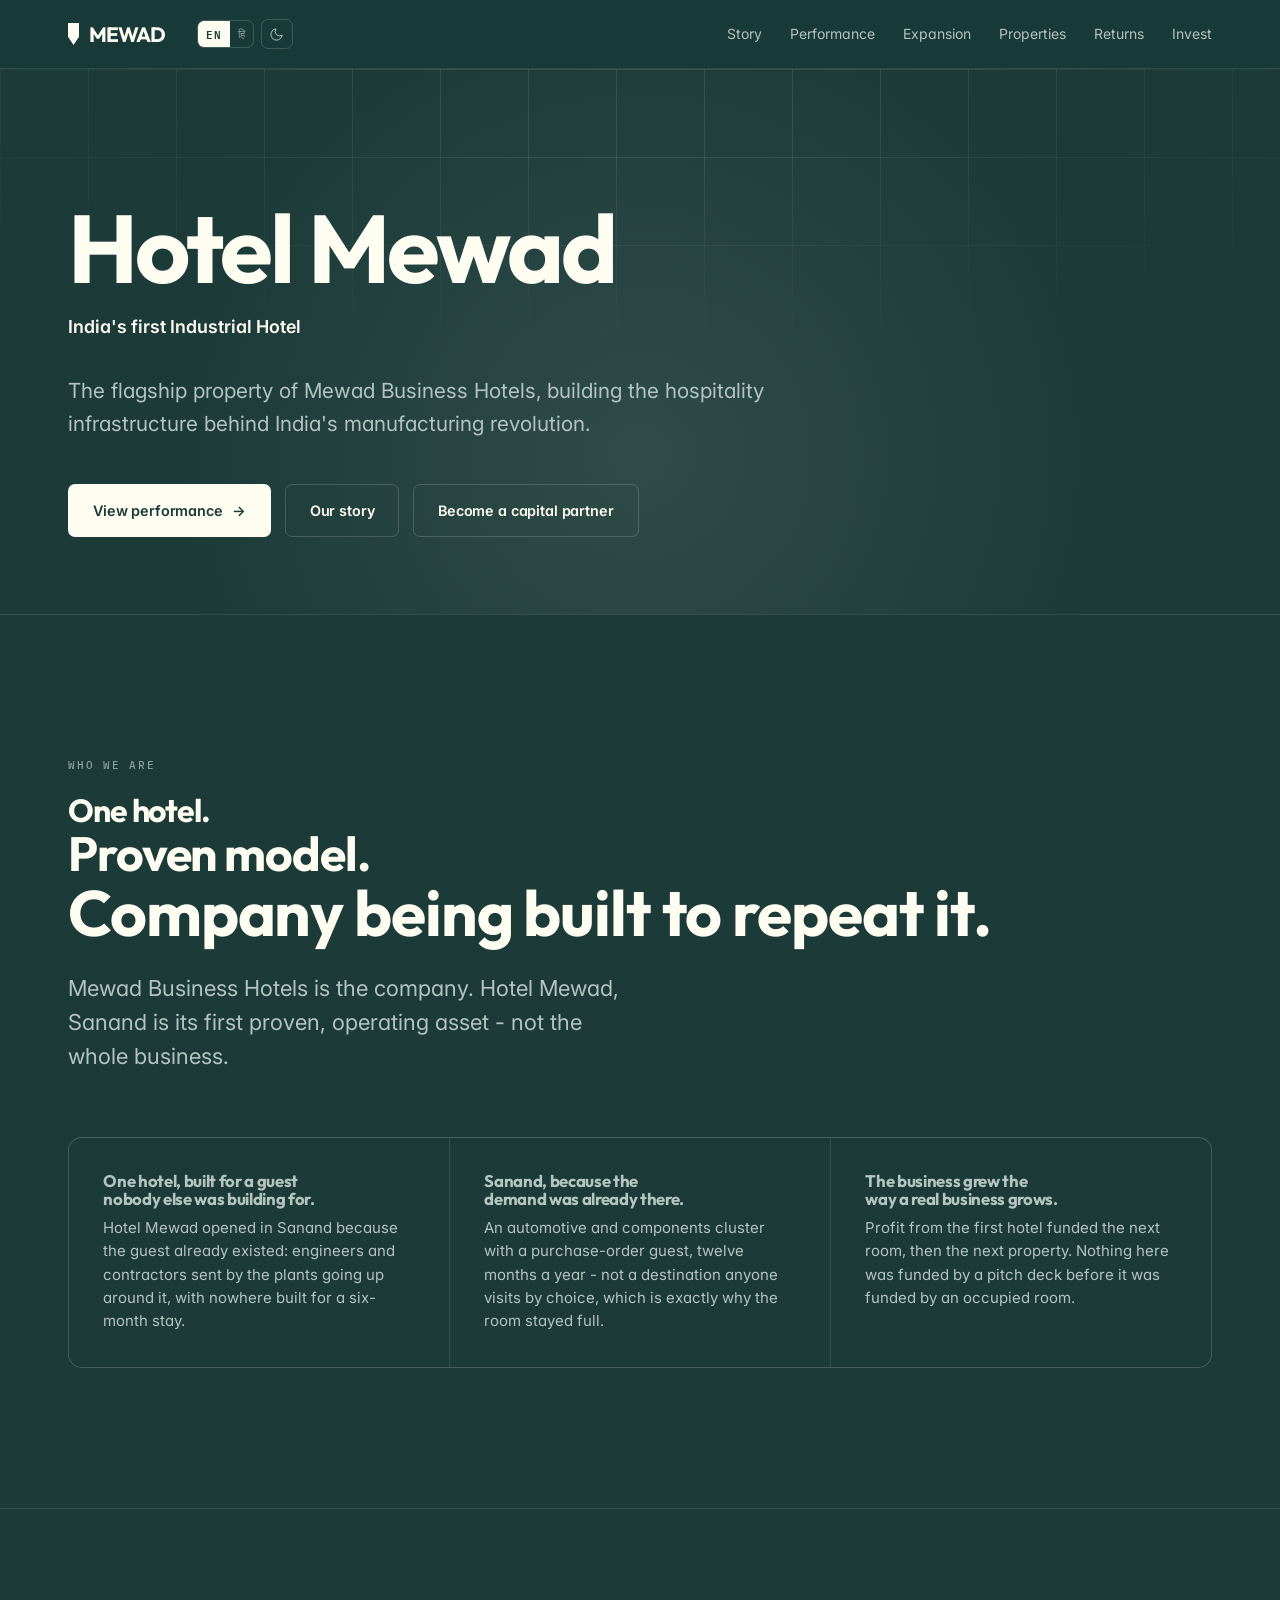
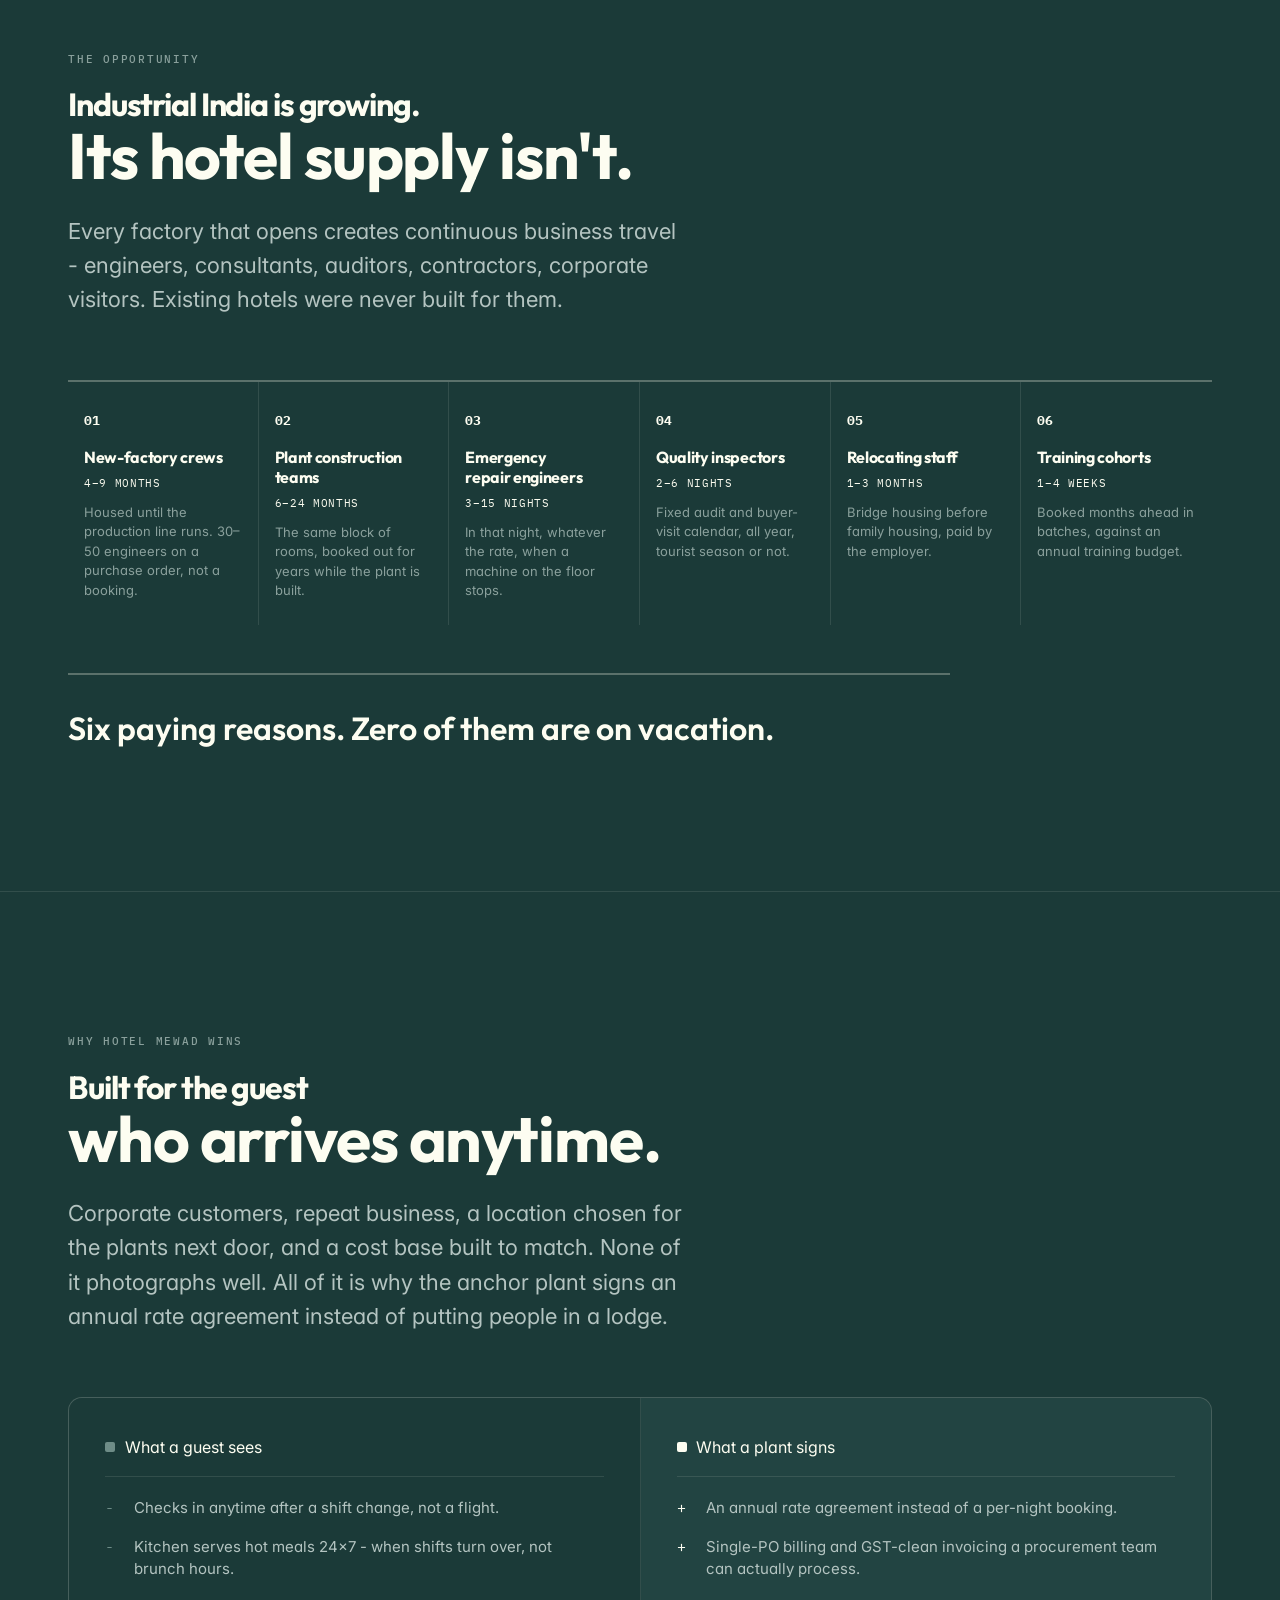
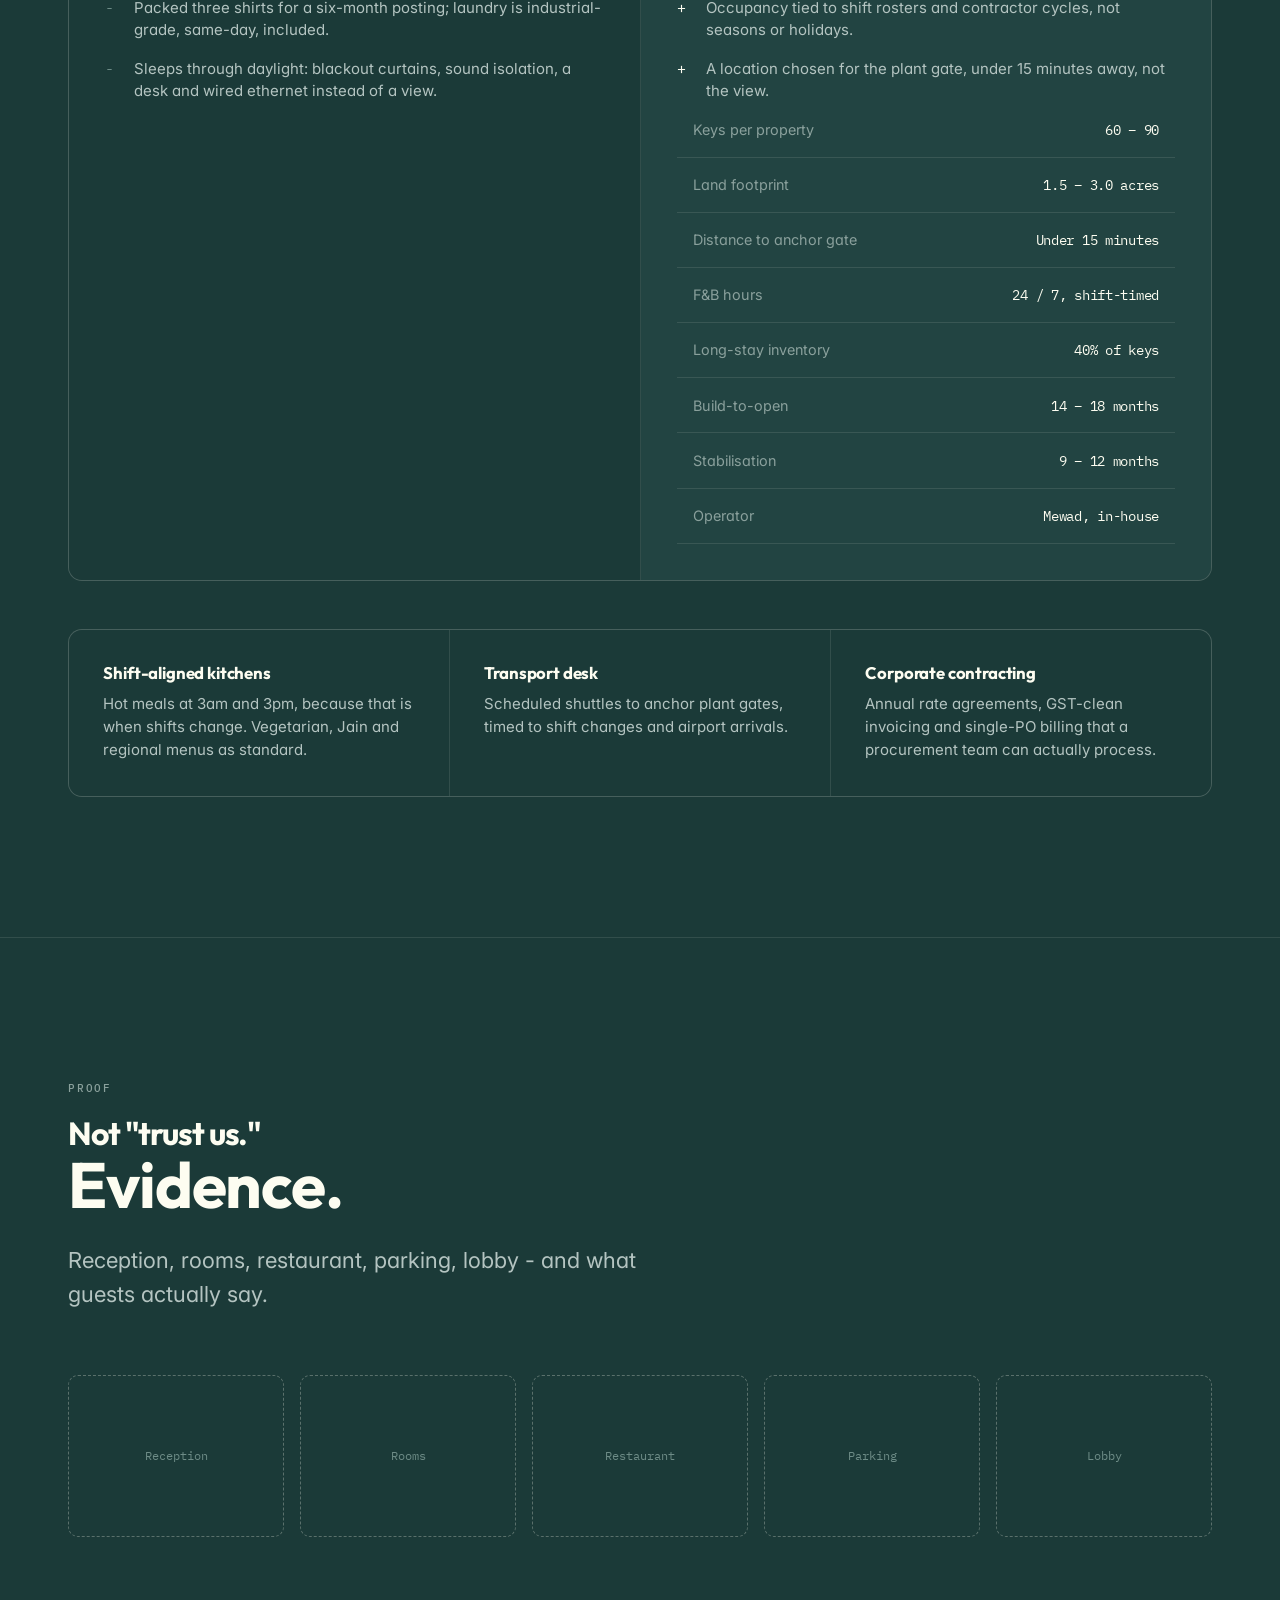
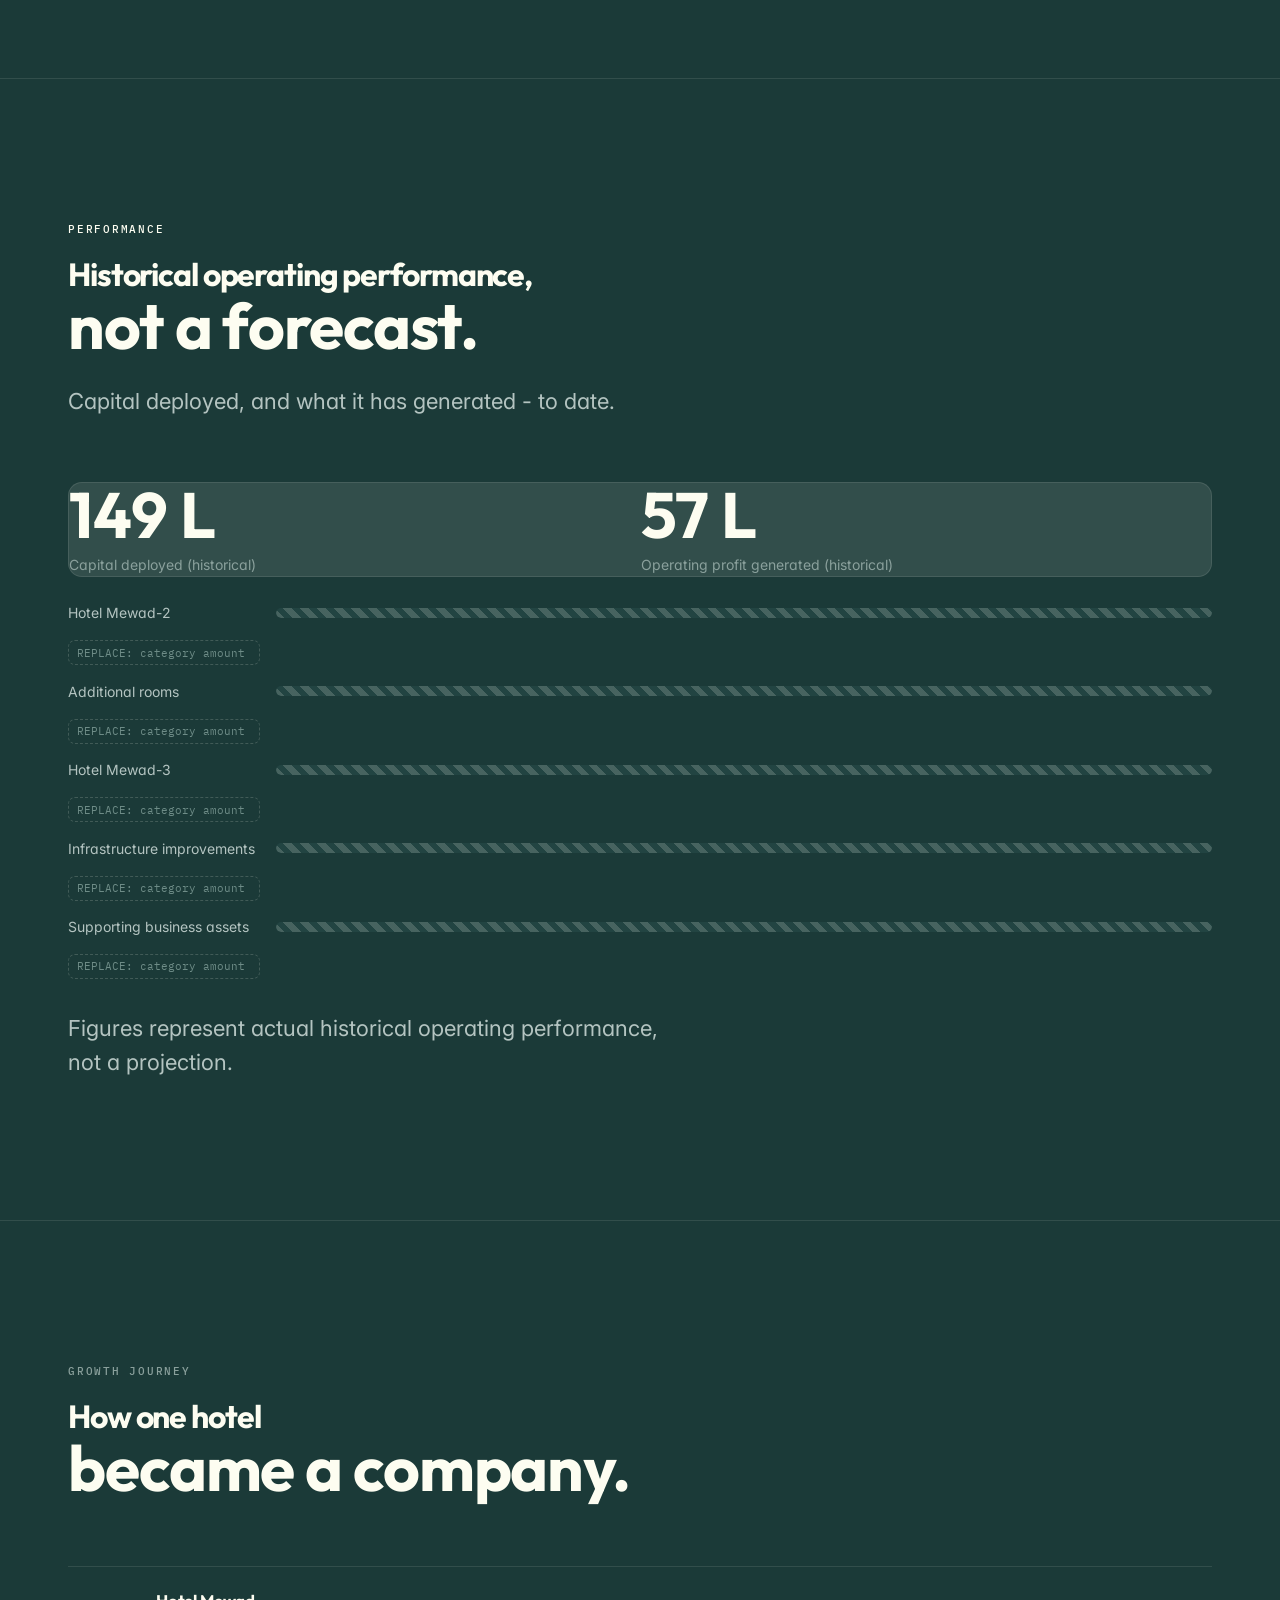
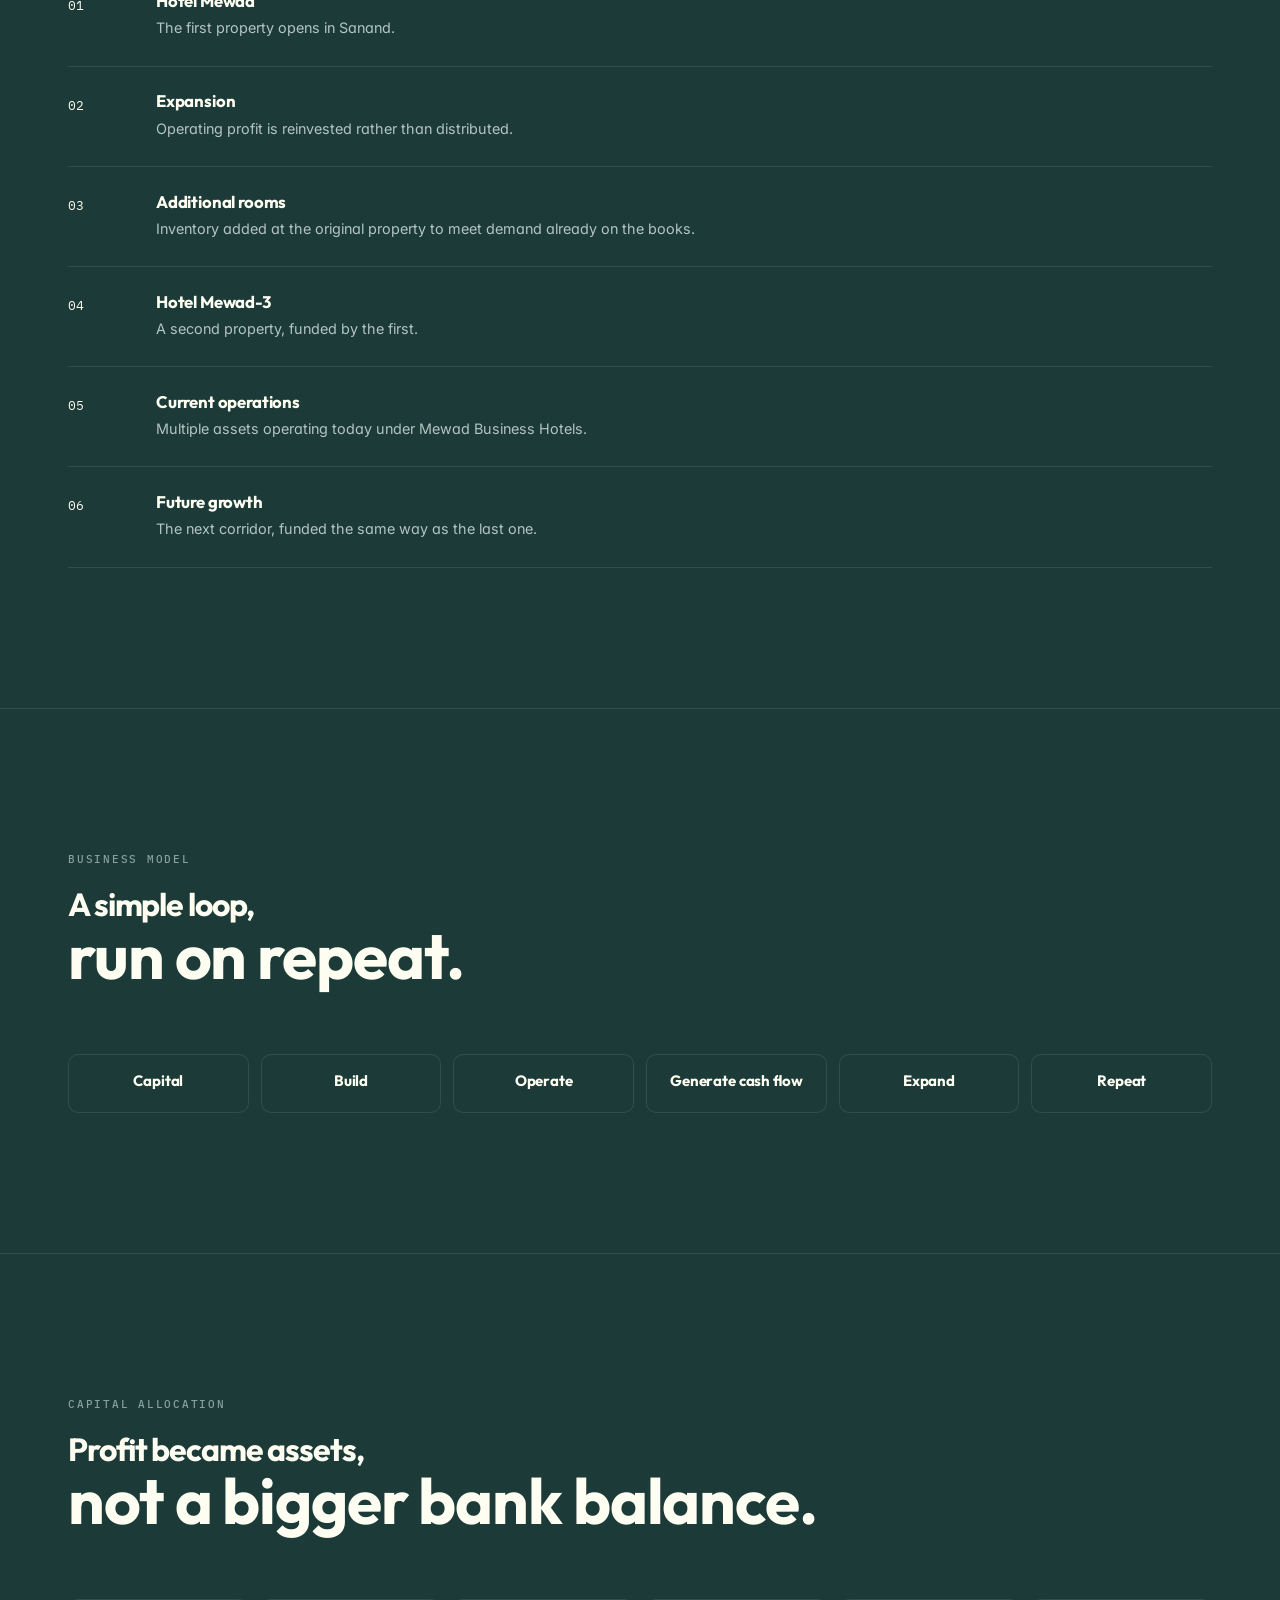
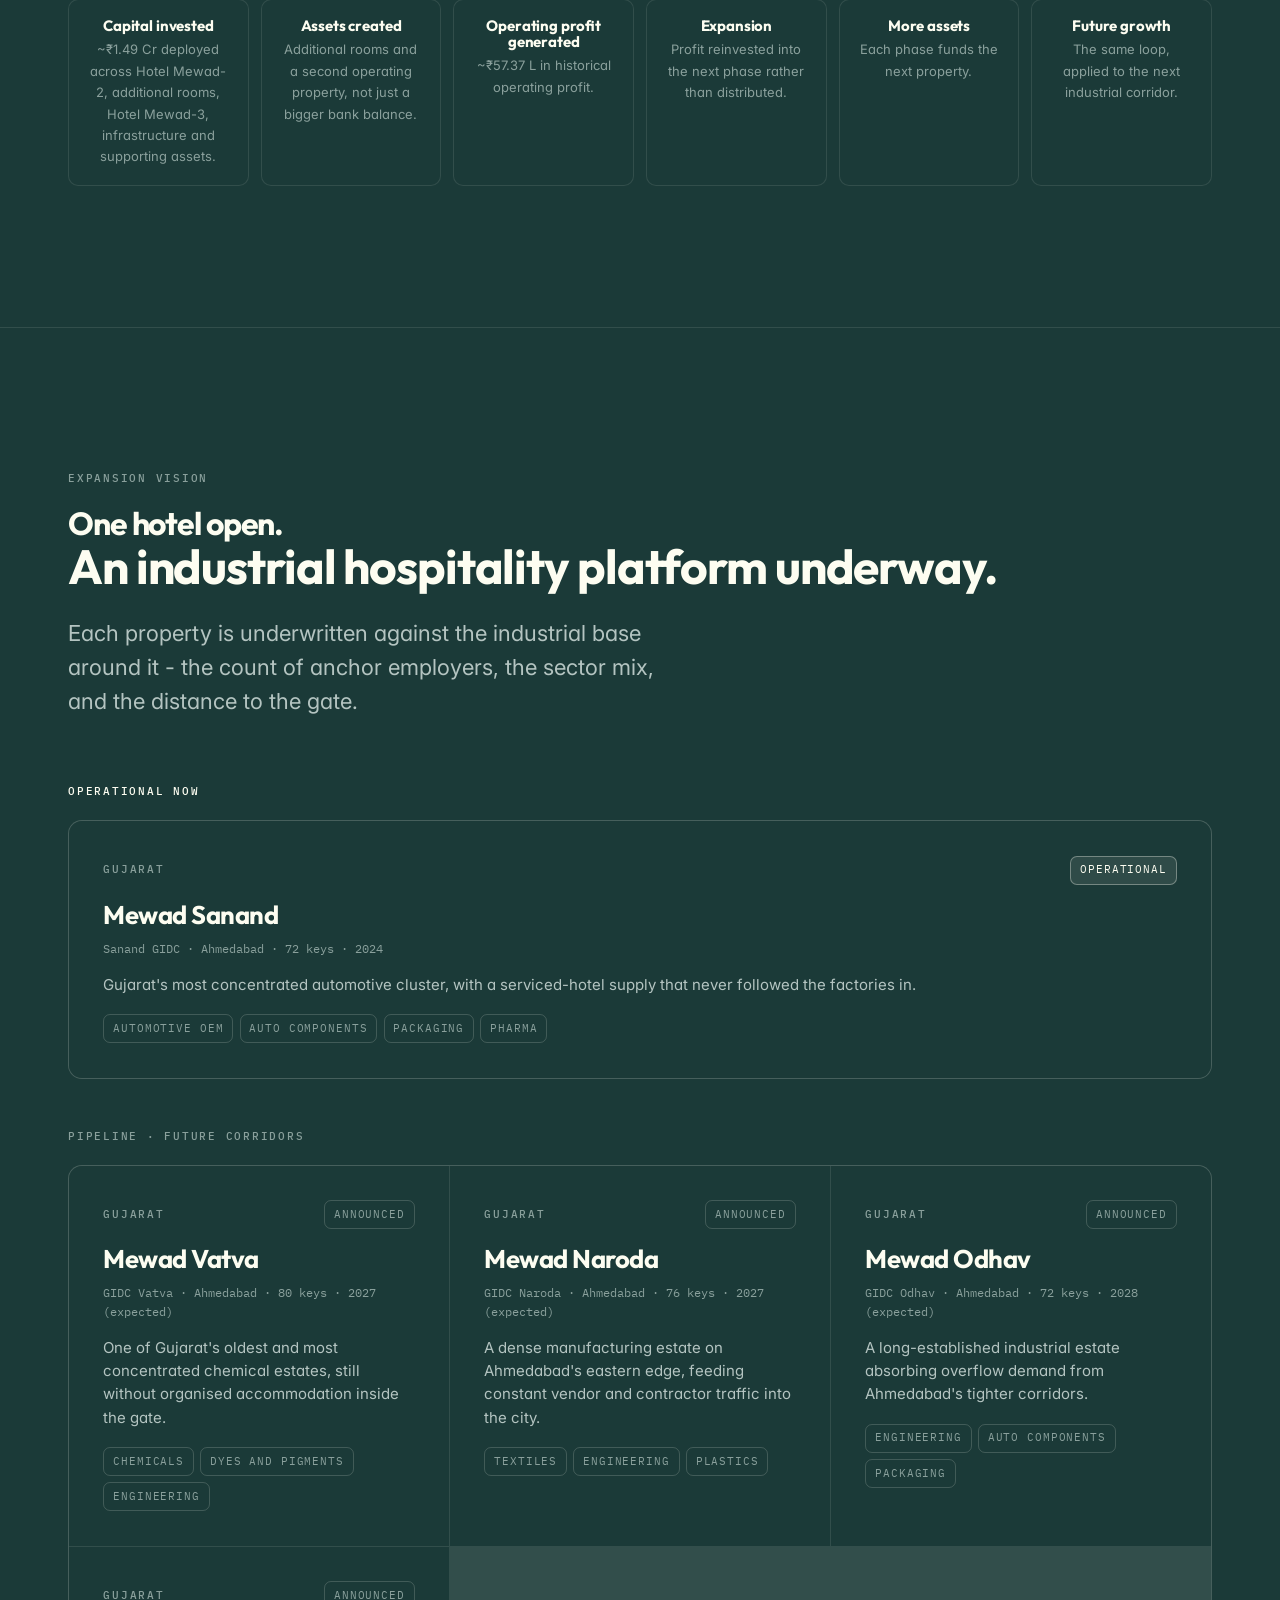
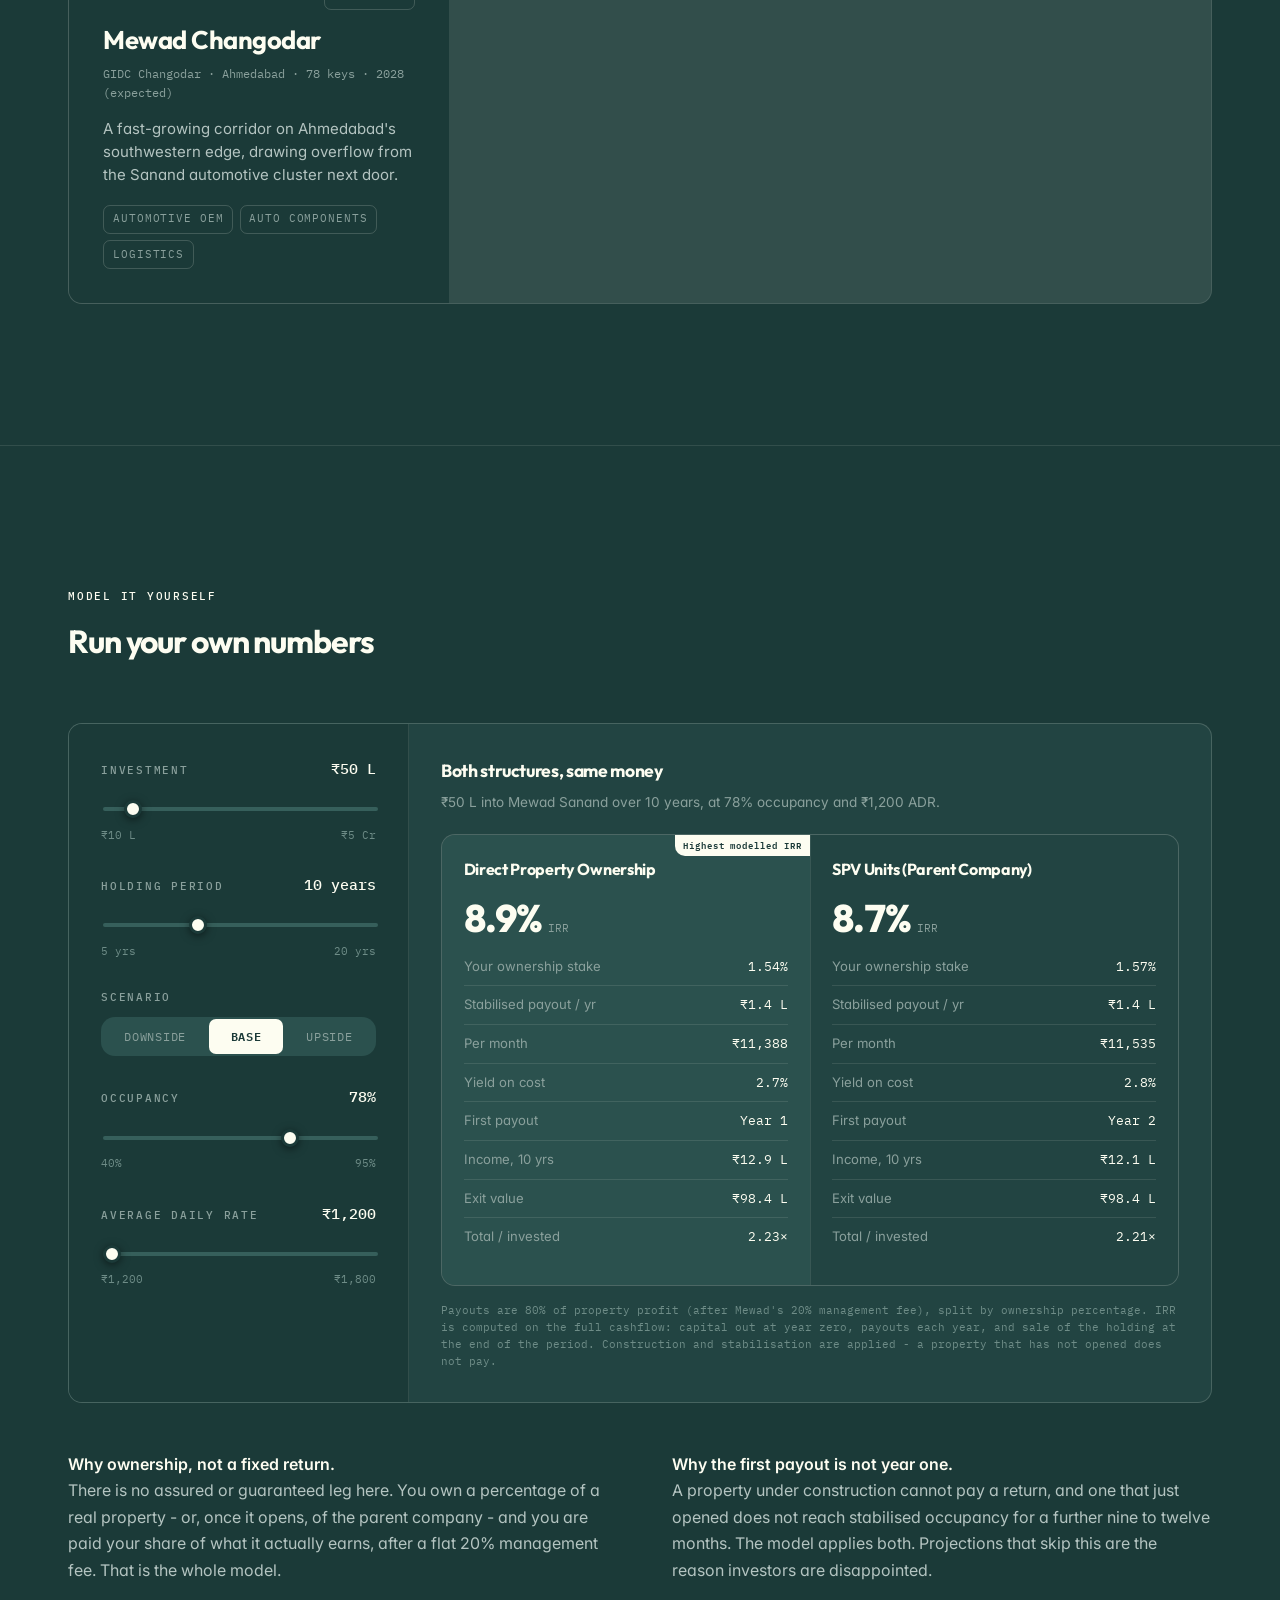
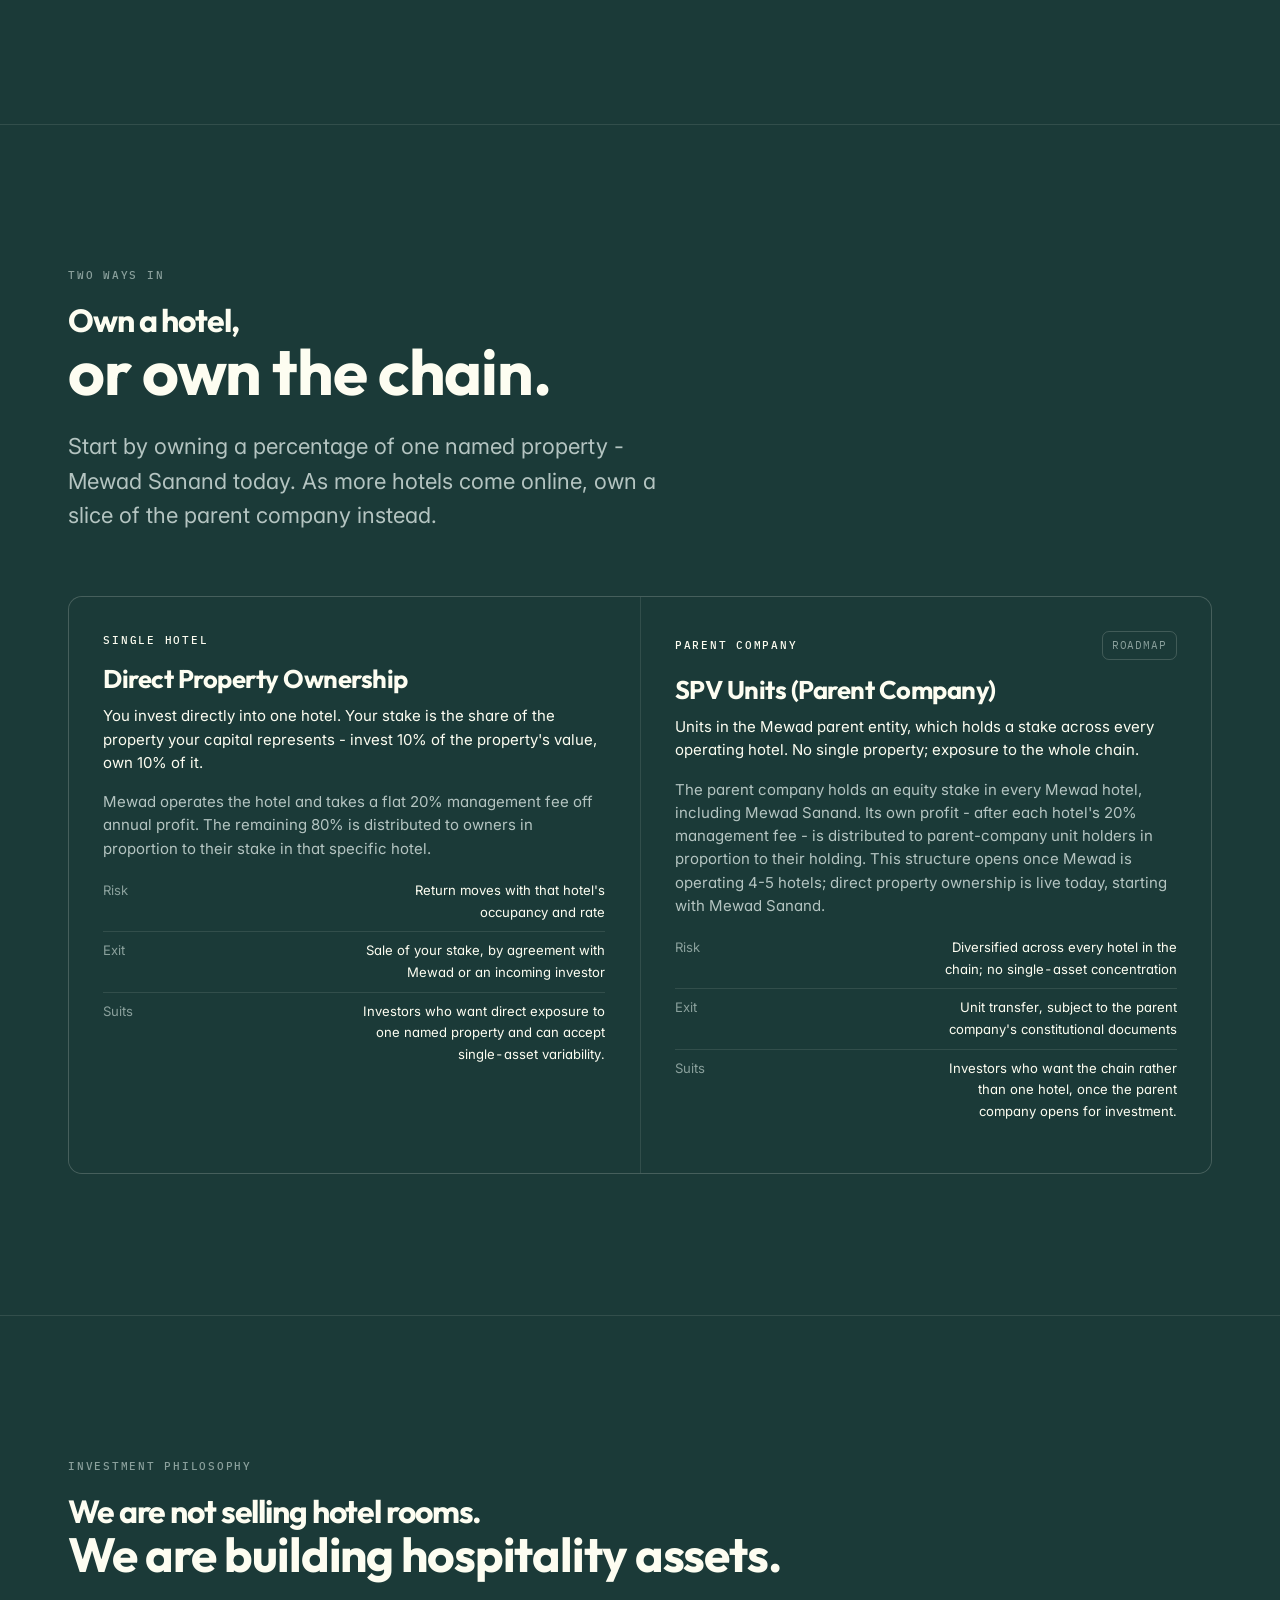
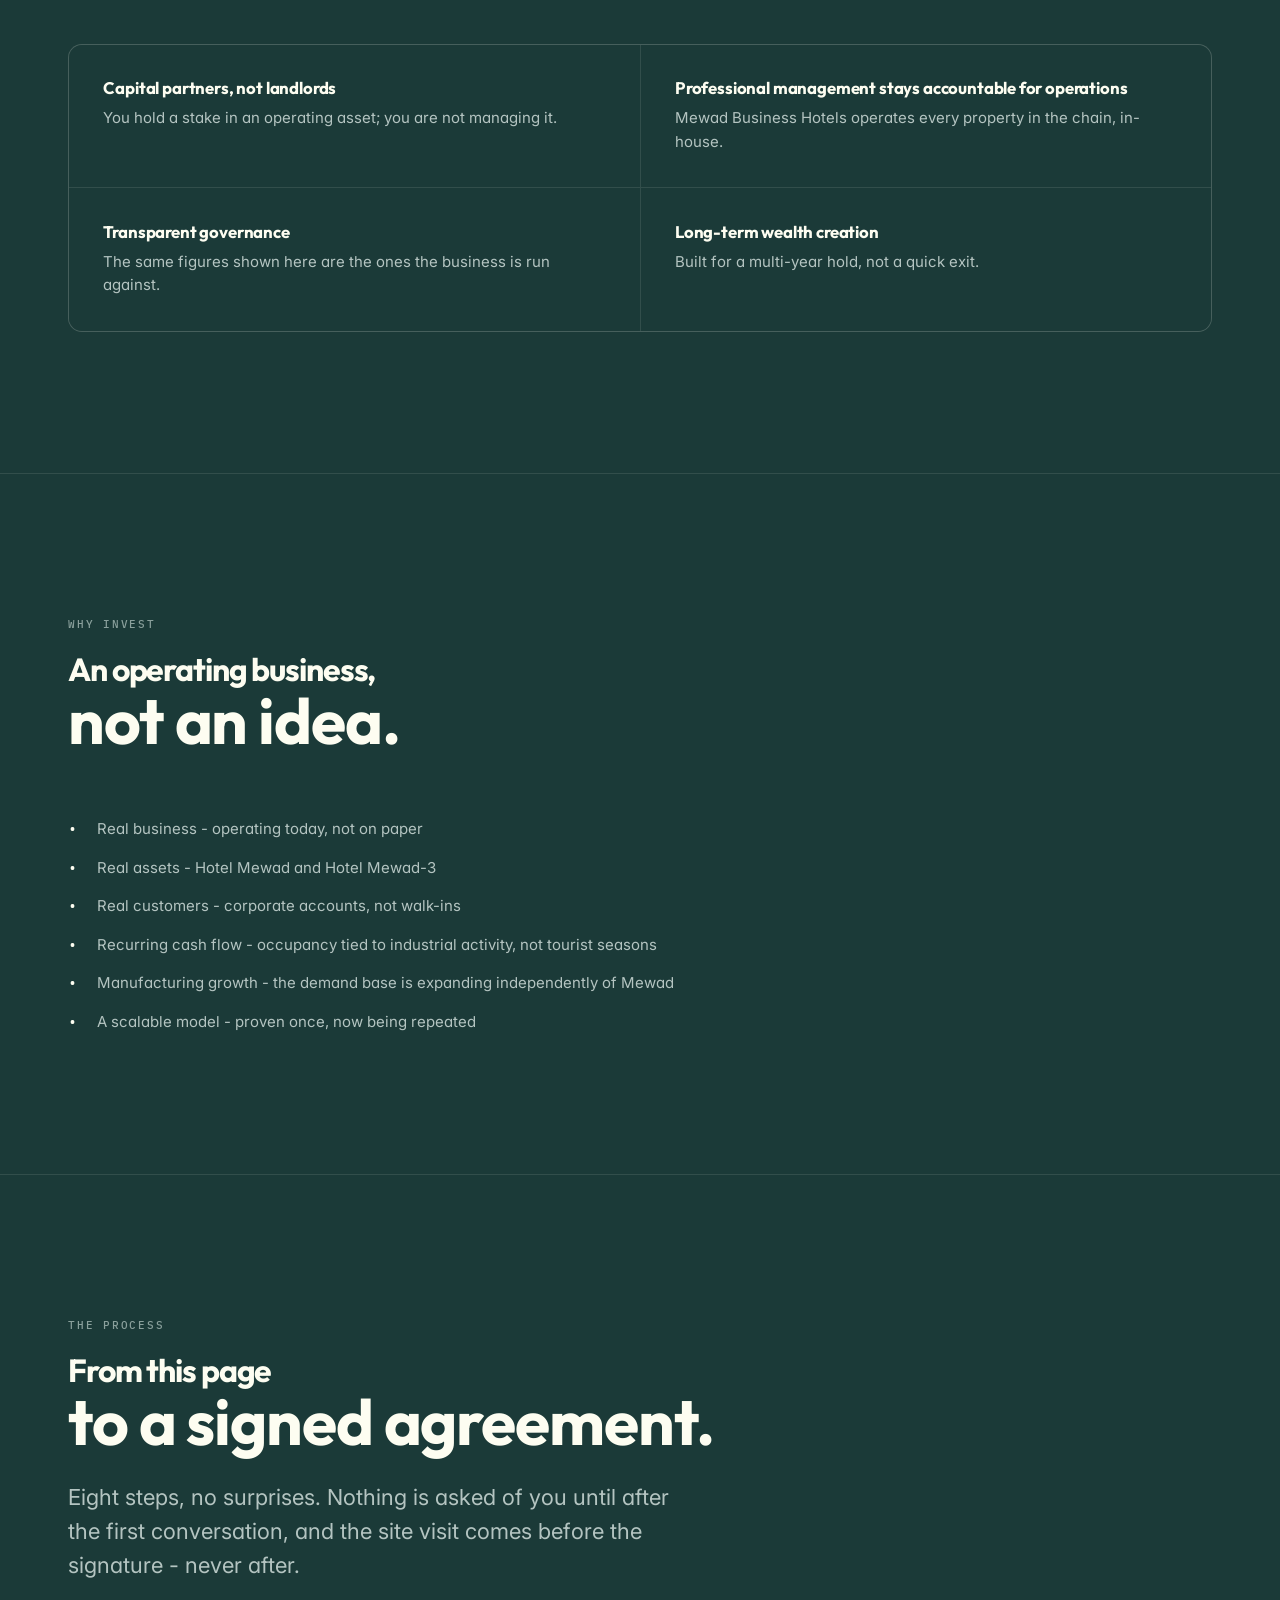
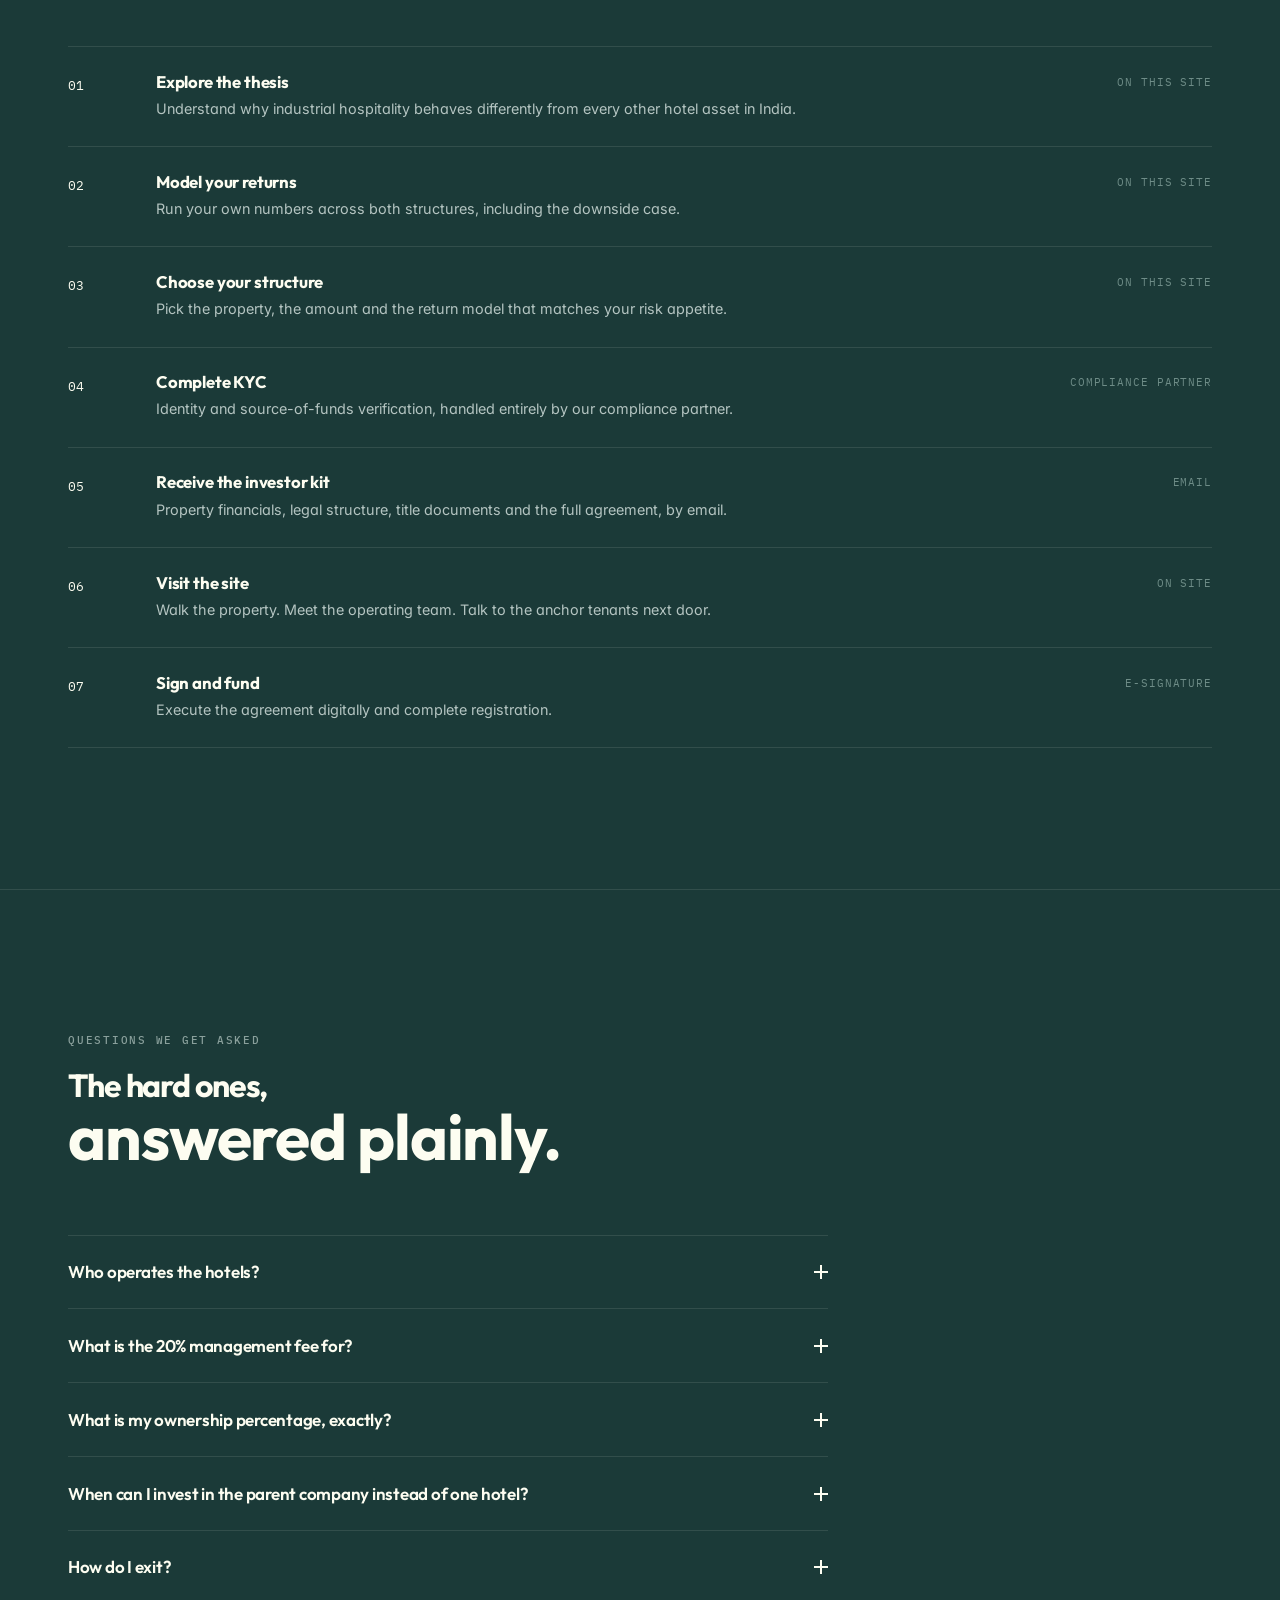
==== index.html @ 13ef9eac "Replace em-dashes with hyphens/colons, simplify returns calculator - Strip em-dashes across site JS/" ====
<!DOCTYPE html>
<html lang="en">
<head>
<meta charset="utf-8">
<meta name="viewport" content="width=device-width, initial-scale=1">
<title>Mewad - India's First Industrial Hotel Chain</title>
<meta name="description" content="Mewad builds hotels inside India's industrial corridors, where demand arrives on a purchase order rather than a whim. Own a percentage of a named hotel, or of the parent company.">
<meta property="og:title" content="Mewad - India's First Industrial Hotel Chain">
<meta property="og:description" content="Tourists cancel. Factories don't. The most defensible hotel asset class in India.">
<meta property="og:type" content="website">
<meta name="theme-color" content="#1B3A38">
<link rel="preconnect" href="https://fonts.googleapis.com">
<link rel="preconnect" href="https://fonts.gstatic.com" crossorigin>
<link href="https://fonts.googleapis.com/css2?family=Outfit:wght@500;600;700;800&family=Inter:wght@400;500;600&family=IBM+Plex+Mono:wght@400;500&family=Noto+Sans+Devanagari:wght@400;500;700&display=swap" rel="stylesheet">
<link rel="icon" href="favicon.svg" type="image/svg+xml">
<link rel="stylesheet" href="css/main.css">
</head>
<body>

<div class="progress-bar" aria-hidden="true"><div class="progress-bar__fill"></div></div>

<!-- ===================== NAV ===================== -->
<header class="nav">
  <div class="wrap nav__inner">
    <a class="logo" href="index.html">
      <span class="logo__mark" aria-hidden="true"></span>
      <span>MEWAD</span>
    </a>
    <button class="nav__toggle" aria-expanded="false" aria-controls="navlinks">MENU</button>
    <nav class="nav__links" id="navlinks">
      <a href="#story">Story</a>
      <a href="#performance">Performance</a>
      <a href="#expansion">Expansion</a>
      <a href="properties.html">Properties</a>
      <a href="returns.html">Returns</a>
      <a href="invest.html">Invest</a>
    </nav>
  </div>
</header>

<!-- ===================== HERO ===================== -->
<section class="hero">
  <div class="gridlines" aria-hidden="true"></div>
  <div class="hero__glow" aria-hidden="true"></div>
  <div class="wrap hero__inner">

    <h1>Hotel Mewad</h1>
    <p class="hero__tagline">India's first Industrial Hotel</p>

    <p class="hero__lede">
      The flagship property of Mewad
      Business Hotels, building the hospitality infrastructure behind
      India's manufacturing revolution.
    </p>

    <div class="hero__cta">
      <a class="btn btn--primary" href="#performance">View performance <span class="btn__arrow">→</span></a>
      <a class="btn btn--ghost" href="#story">Our story</a>
      <a class="btn btn--ghost" href="invest.html">Become a capital partner</a>
    </div>

  </div>
</section>

<!-- ===================== THE STORY ===================== -->
<section class="section" id="story">
  <div class="wrap">
    <div class="section-head reveal">
      <span class="label">Who we are</span>
      <h2 class="step-headline">
        <span class="step-1">One hotel.</span>
        <span class="step-2">Proven model.</span>
        <span class="step-3">Company being built to repeat it.</span>
      </h2>
      <p class="lede">
        Mewad Business Hotels is the company. Hotel Mewad, Sanand is its
        first proven, operating asset - not the whole business.
      </p>
    </div>
    <div class="grid grid--3 reveal" data-render="story"></div>
  </div>
</section>

<!-- ===================== THE OPPORTUNITY ===================== -->
<section class="section" id="demand">
  <div class="wrap">
    <div class="section-head reveal">
      <span class="label">The opportunity</span>
      <h2 class="step-headline">
        <span class="step-1">Industrial India is growing.</span>
        <span class="step-3" style="color:var(--accent-ink)">Its hotel supply isn't.</span>
      </h2>
      <p class="lede">
        Every factory that opens creates continuous business travel -
        engineers, consultants, auditors, contractors, corporate visitors.
        Existing hotels were never built for them.
      </p>
    </div>
    <div class="demand-table reveal" data-render="demand"></div>
    <p class="demand-close reveal">Six paying reasons. <span style="color:var(--accent-ink)">Zero of them are on vacation.</span></p>
  </div>
</section>

<!-- ===================== WHY MEWAD WINS ===================== -->
<section class="section" id="why-wins">
  <div class="wrap">
    <div class="section-head reveal">
      <span class="label">Why Hotel Mewad wins</span>
      <h2 class="step-headline">
        <span class="step-1">Built for the guest</span>
        <span class="step-3">who arrives anytime.</span>
      </h2>
      <p class="lede">
        Corporate customers, repeat business, a location chosen for the
        plants next door, and a cost base built to match. None of it
        photographs well. All of it is why the anchor plant signs an
        annual rate agreement instead of putting people in a lodge.
      </p>
    </div>

    <div class="versus reveal" data-render="asset-contrast"></div>

    <div class="grid grid--3 mt-3 reveal" data-render="asset-features"></div>
  </div>
</section>

<!-- ===================== PROOF ===================== -->
<section class="section" id="proof">
  <div class="wrap">
    <div class="section-head reveal">
      <span class="label">Proof</span>
      <h2 class="step-headline">
        <span class="step-1">Not "trust us."</span>
        <span class="step-3">Evidence.</span>
      </h2>
      <p class="lede">Reception, rooms, restaurant, parking, lobby - and what guests actually say.</p>
    </div>
    <div class="reveal" data-render="proof"></div>
  </div>
</section>

<!-- ===================== PERFORMANCE ===================== -->
<section class="section" id="performance">
  <div class="wrap">
    <div class="section-head reveal">
      <span class="label label--accent">Performance</span>
      <h2 class="step-headline">
        <span class="step-1">Historical operating performance,</span>
        <span class="step-3">not a forecast.</span>
      </h2>
      <p class="lede">Capital deployed, and what it has generated - to date.</p>
    </div>
    <div class="reveal" data-render="performance"></div>
  </div>
</section>

<!-- ===================== GROWTH JOURNEY ===================== -->
<section class="section" id="growth">
  <div class="wrap">
    <div class="section-head reveal">
      <span class="label">Growth journey</span>
      <h2 class="step-headline">
        <span class="step-1">How one hotel</span>
        <span class="step-3">became a company.</span>
      </h2>
    </div>
    <div class="timeline reveal" data-render="growth-journey"></div>
  </div>
</section>

<!-- ===================== BUSINESS MODEL ===================== -->
<section class="section" id="model">
  <div class="wrap">
    <div class="section-head reveal">
      <span class="label">Business model</span>
      <h2 class="step-headline">
        <span class="step-1">A simple loop,</span>
        <span class="step-3">run on repeat.</span>
      </h2>
    </div>
    <div data-render="business-model"></div>
  </div>
</section>

<!-- ===================== CAPITAL ALLOCATION ===================== -->
<section class="section" id="allocation">
  <div class="wrap">
    <div class="section-head reveal">
      <span class="label">Capital allocation</span>
      <h2 class="step-headline">
        <span class="step-1">Profit became assets,</span>
        <span class="step-3">not a bigger bank balance.</span>
      </h2>
    </div>
    <div data-render="capital-allocation"></div>
  </div>
</section>

<!-- ===================== EXPANSION VISION ===================== -->
<section class="section" id="expansion">
  <div class="wrap">
    <div class="section-head reveal">
      <span class="label">Expansion vision</span>
      <h2 class="step-headline">
        <span class="step-1">One hotel open.</span>
        <span class="step-2">An industrial hospitality platform underway.</span>
      </h2>
      <p class="lede">
        Each property is underwritten against the industrial base around it -
        the count of anchor employers, the sector mix, and the distance to
        the gate.
      </p>
    </div>
    <div class="reveal" data-render="properties"></div>
  </div>
</section>

<!-- ===================== CALCULATOR ===================== -->
<section class="section" id="calculator">
  <div class="wrap">
    <div class="section-head reveal">
      <span class="label label--accent">Model it yourself</span>
      <h2 class="step-headline">
        <span class="step-1">Run your own numbers</span>
      </h2>
    </div>

    <div class="calc reveal" data-calculator></div>

    <div class="split mt-3 reveal">
      <div class="prose">
        <p><strong>Why ownership, not a fixed return.</strong><br>There is no assured
        or guaranteed leg here. You own a percentage of a real property - or, once
        it opens, of the parent company - and you are paid your share of what it
        actually earns, after a flat 20% management fee. That is the whole model.</p>
      </div>
      <div class="prose">
        <p><strong>Why the first payout is not year one.</strong><br>A property under
        construction cannot pay a return, and one that just opened does not reach
        stabilised occupancy for a further nine to twelve months. The model applies
        both. Projections that skip this are the reason investors are disappointed.</p>
      </div>
    </div>
  </div>
</section>

<!-- ===================== STRUCTURES ===================== -->
<section class="section" id="structures">
  <div class="wrap">
    <div class="section-head reveal">
      <span class="label">Two ways in</span>
      <h2 class="step-headline">
        <span class="step-1">Own a hotel,</span>
        <span class="step-3">or own the chain.</span>
      </h2>
      <p class="lede">
        Start by owning a percentage of one named property - Mewad Sanand today.
        As more hotels come online, own a slice of the parent company instead.
      </p>
    </div>
    <div class="grid grid--2 reveal" data-render="structures"></div>
  </div>
</section>

<!-- ===================== INVESTMENT PHILOSOPHY ===================== -->
<section class="section" id="philosophy">
  <div class="wrap">
    <div class="section-head reveal">
      <span class="label">Investment philosophy</span>
      <h2 class="step-headline">
        <span class="step-1">We are not selling hotel rooms.</span>
        <span class="step-2">We are building hospitality assets.</span>
      </h2>
    </div>
    <div class="grid grid--2 reveal" data-render="philosophy"></div>
  </div>
</section>

<!-- ===================== WHY INVEST ===================== -->
<section class="section" id="why-invest">
  <div class="wrap">
    <div style="max-width:var(--max-narrow)">
      <div class="section-head reveal">
        <span class="label">Why invest</span>
        <h2 class="step-headline">
          <span class="step-1">An operating business,</span>
          <span class="step-3">not an idea.</span>
        </h2>
      </div>
      <div class="reveal" data-render="why-invest"></div>
    </div>
  </div>
</section>

<!-- ===================== JOURNEY ===================== -->
<section class="section" id="book">
  <div class="wrap">
    <div class="section-head reveal">
      <span class="label">The process</span>
      <h2 class="step-headline">
        <span class="step-1">From this page</span>
        <span class="step-3">to a signed agreement.</span>
      </h2>
      <p class="lede">
        Eight steps, no surprises. Nothing is asked of you until after the first
        conversation, and the site visit comes before the signature - never after.
      </p>
    </div>

    <div class="timeline reveal" data-render="journey"></div>
  </div>
</section>

<!-- ===================== FAQ ===================== -->
<section class="section">
  <div class="wrap">
    <div style="max-width:var(--max-narrow)">
      <div class="section-head reveal">
        <span class="label">Questions we get asked</span>
        <h2 class="step-headline">
          <span class="step-1">The hard ones,</span>
          <span class="step-3">answered plainly.</span>
        </h2>
      </div>
      <div class="reveal" data-render="faq"></div>
    </div>
  </div>
</section>

<!-- ===================== FOUNDER VISION ===================== -->
<section class="section">
  <div class="wrap">
    <div style="max-width:var(--max-narrow)" class="reveal">
      <span class="label">Founder vision</span>
      <blockquote style="font-family:var(--font-display);font-size:clamp(1.4rem,3vw,2rem);font-weight:600;margin:1rem 0">
        &ldquo;<span data-render-founder-quote></span>&rdquo;
      </blockquote>
      <p class="lede" data-render-founder-body></p>
    </div>
  </div>
</section>

<!-- ===================== SOURCES ===================== -->
<!-- Hidden by renderSources() until at least one figure carries a real
     citation. Do not unhide it by hand. -->
<section class="section" id="sources" hidden>
  <div class="wrap">
    <div style="max-width:var(--max-narrow)">
      <div class="section-head reveal">
        <span class="label">Sources</span>
        <h2 class="step-headline">
          <span class="step-1">Where these figures</span>
          <span class="step-3">come from.</span>
        </h2>
      </div>
      <div class="reveal" data-render="sources"></div>
    </div>
  </div>
</section>


<!-- ===================== CTA ===================== -->
<section class="cta-band">
  <div class="gridlines" aria-hidden="true"></div>
  <div class="wrap" style="position:relative">
    <span class="label">Hotel Mewad, Sanand</span>
    <h2 class="mt-1 step-headline">
      <span class="step-1">The first chapter</span>
      <span class="step-3">of something much bigger.</span>
    </h2>
    <p class="lede">Built in Sanand. Designed for industrial India. Built to scale.</p>
  </div>
</section>

<!-- ===================== FOOTER ===================== -->
<footer class="footer">
  <div class="wrap">
    <div class="footer__grid">
      <div>
        <a class="logo" href="index.html">
          <span class="logo__mark" aria-hidden="true"></span>
          <span>MEWAD</span>
        </a>
        <p class="lede" style="font-size:.9rem;margin-top:1.1rem;max-width:32ch">
          The company behind Hotel Mewad, Sanand - India's first industrial hotel chain.
        </p>
      </div>
      <div>
        <h5>The case</h5>
        <ul class="footer__list">
          <li><a href="#story">Story</a></li>
          <li><a href="#demand">Demand engine</a></li>
          <li><a href="#performance">Performance</a></li>
          <li><a href="#expansion">Expansion vision</a></li>
        </ul>
      </div>
      <div>
        <h5>Explore</h5>
        <ul class="footer__list">
          <li><a href="properties.html">Properties</a></li>
          <li><a href="returns.html">Returns calculator</a></li>
          <li><a href="invest.html">Invest</a></li>
        </ul>
      </div>
    </div>
    <div class="footer__bottom">
      <span>© <span data-year></span> Mewad. All rights reserved.</span>
    </div>
  </div>
</footer>

<script src="data/projects.js"></script>
<script src="data/lang-hi.js"></script>
<script src="js/prefs.js"></script>
<script src="js/calculator.js"></script>
<script src="js/main.js"></script>
</body>
</html>
---- css/main.css ----
/* ==========================================================================
   MEWAD: DESIGN SYSTEM
   Industrial precision carrying hospitality warmth.
   Engineering drawing, not hotel brochure.
   ========================================================================== */

/* --- Tokens --------------------------------------------------------------- */

:root {
  /* Surfaces - deep teal */
  --ink-0:  #122A29;
  --ink-1:  #1B3A38;   /* page surface - chart palette validated against this */
  --ink-2:  #224442;
  --ink-3:  #2B514E;
  --ink-4:  #365F5B;

  /* Ink - cream */
  --text-0: #FDFDF1;
  --text-1: #B4C4C1;
  --text-2: #8AA09C;
  --text-3: #6E8C87;

  /* Lines */
  --line-1: rgba(253, 253, 241, 0.10);
  --line-2: rgba(253, 253, 241, 0.17);
  --line-3: rgba(253, 253, 241, 0.28);

  /* Accent - the system is two-tone: cream carries emphasis on teal.
     Hierarchy comes from weight, scale and surface, not from a third hue. */
  --accent:      #FDFDF1;
  --accent-bg:   #FDFDF1;
  --on-accent:   #1B3A38;
  --accent-soft: #FFFFFF;
  --accent-ink:  #FDFDF1;
  --accent-wash: rgba(253, 253, 241, 0.09);
  --accent-line: rgba(253, 253, 241, 0.34);

  /* Chart series - validated on --ink-1: all-pairs CVD ΔE 27.4, normal 30.7 */
  --series-industrial: #c98500;
  --series-leisure:    #3987e5;

  --nav-bg: rgba(27, 58, 56, 0.84);
  --shadow: rgba(0, 0, 0, 0.55);
  --thumb-ring: var(--ink-1);

  color-scheme: dark;

  --good:     #0ca30c;
  --critical: #e2685f;

  --font-display: 'Outfit', 'Helvetica Neue', Helvetica, Arial, sans-serif;
  --font-body:    'Inter', -apple-system, BlinkMacSystemFont, 'Segoe UI', sans-serif;
  --font-mono:    'IBM Plex Mono', ui-monospace, SFMono-Regular, Menlo, monospace;
  --font-hi:      'Noto Sans Devanagari', 'Inter', sans-serif;

  --gutter: clamp(1.25rem, 4vw, 3rem);
  --max:    1240px;
  --max-narrow: 760px;

  /* Softer geometry, matching the brand deck */
  --r-lg: 14px;
  --r-md: 10px;
  --r-sm: 7px;

  --ease: cubic-bezier(0.22, 1, 0.36, 1);
}

/* --- Light theme (cream) -----------------------------------------------------------
   Selected, not inverted. The two-tone system flips: cream-on-teal becomes
   teal-on-cream, and the accent flips with it. The chart pair was
   re-validated against the cream surface rather than reused from the dark
   steps, because the dark steps fail contrast there.
   --------------------------------------------------------------------------- */

:root[data-theme='light'] {
  --ink-0:  #FFFFFF;
  --ink-1:  #FDFDF1;   /* page surface */
  --ink-2:  #F4F4E3;
  --ink-3:  #EAEAD6;
  --ink-4:  #DCDCC5;

  --text-0: #122A29;
  --text-1: #445956;
  --text-2: #66807C;
  --text-3: #8A9E9A;

  --line-1: rgba(18, 42, 41, 0.11);
  --line-2: rgba(18, 42, 41, 0.18);
  --line-3: rgba(18, 42, 41, 0.30);

  --accent:      #1B3A38;
  --accent-bg:   #1B3A38;
  --on-accent:   #FDFDF1;
  --accent-soft: #2B514E;
  --accent-ink:  #1B3A38;
  --accent-wash: rgba(18, 42, 41, 0.07);
  --accent-line: rgba(18, 42, 41, 0.28);

  /* Re-validated for the cream surface, not flipped from the dark steps:
     #8f6b12 x #31699e - all checks pass at contrast ≥ 3:1. */
  --series-industrial: #8f6b12;
  --series-leisure:    #31699e;

  --nav-bg: rgba(253, 253, 241, 0.86);
  --shadow: rgba(18, 42, 41, 0.16);
  --thumb-ring: #FDFDF1;

  color-scheme: light;
}

/* --- Reset ---------------------------------------------------------------- */

*, *::before, *::after { box-sizing: border-box; }

html {
  -webkit-text-size-adjust: 100%;
  scroll-behavior: smooth;
}

@media (prefers-reduced-motion: reduce) {
  html { scroll-behavior: auto; }
  *, *::before, *::after {
    animation-duration: 0.01ms !important;
    animation-iteration-count: 1 !important;
    transition-duration: 0.01ms !important;
  }
}

body {
  margin: 0;
  background: var(--ink-1);
  color: var(--text-0);
  font-family: var(--font-body);
  font-size: 1rem;
  line-height: 1.65;
  font-feature-settings: 'kern' 1, 'liga' 1, 'cv11' 1;
  -webkit-font-smoothing: antialiased;
  -moz-osx-font-smoothing: grayscale;
  overflow-x: hidden;
}

img, svg, video { max-width: 100%; display: block; }
a { color: inherit; text-decoration: none; }
button { font: inherit; color: inherit; }

::selection { background: var(--accent-bg); color: var(--on-accent); }

:focus-visible {
  outline: 2px solid var(--accent-bg);
  outline-offset: 3px;
  border-radius: 2px;
}

/* --- Typography ----------------------------------------------------------- */

h1, h2, h3, h4 {
  font-family: var(--font-display);
  font-weight: 700;
  line-height: 1.06;
  letter-spacing: -0.02em;
  margin: 0;
  text-wrap: balance;
}

h1 { font-size: clamp(2.75rem, 8vw, 6rem); font-weight: 700; letter-spacing: -0.03em; }
h2 { font-size: clamp(2rem, 4.6vw, 3.5rem); }
h3 { font-size: clamp(1.25rem, 2vw, 1.6rem); letter-spacing: -0.02em; }
h4 { font-size: 1.05rem; letter-spacing: -0.01em; }

p { margin: 0 0 1.1em; }
p:last-child { margin-bottom: 0; }

.lede {
  font-size: clamp(1.1rem, 1.8vw, 1.375rem);
  line-height: 1.55;
  color: var(--text-1);
  max-width: 44ch;
  text-wrap: pretty;
}

.prose { max-width: 62ch; color: var(--text-1); }
.prose strong { color: var(--text-0); font-weight: 600; }

/* Monospace label - the engineering annotation voice */
.label {
  font-family: var(--font-mono);
  font-size: 0.6875rem;
  font-weight: 500;
  letter-spacing: 0.16em;
  text-transform: uppercase;
  color: var(--text-2);
}

.label--accent { color: var(--accent-ink); }

.num {
  font-family: var(--font-mono);
  font-variant-numeric: tabular-nums;
  font-feature-settings: 'tnum' 1;
  letter-spacing: -0.02em;
}

/* --- Layout --------------------------------------------------------------- */

.wrap {
  width: 100%;
  max-width: var(--max);
  margin-inline: auto;
  padding-inline: var(--gutter);
}

.wrap--narrow { max-width: var(--max-narrow); }

section { position: relative; }

.section {
  padding-block: clamp(4.5rem, 11vw, 9rem);
  border-top: 1px solid var(--line-1);
}

.section--flush { border-top: 0; }

.section-head { margin-bottom: clamp(2.5rem, 5vw, 4rem); }
.section-head .label { display: block; margin-bottom: 1.25rem; }
.section-head h2 { max-width: 18ch; }
.section-head .lede { margin-top: 1.5rem; }

/* Stepped headline: each clause on its own line, growing 1x/1.5x/2x */
.step-headline,
.section-head h2.step-headline,
.cta-band h2.step-headline { max-width: 44ch; }
.step-headline span { display: block; }
.step-1 { font-size: clamp(1.4rem, 2.7vw, 2rem); }   /* 1x */
.step-2 { font-size: clamp(2.1rem, 4.05vw, 3rem); }  /* 1.5x */
.step-3 { font-size: clamp(2.8rem, 5.4vw, 4rem); }   /* 2x */

/* Blueprint grid backdrop */
.gridlines {
  position: absolute;
  inset: 0;
  pointer-events: none;
  background-image:
    linear-gradient(to right, var(--line-1) 1px, transparent 1px),
    linear-gradient(to bottom, var(--line-1) 1px, transparent 1px);
  background-size: 88px 88px;
  mask-image: radial-gradient(ellipse 90% 70% at 50% 0%, #000 20%, transparent 75%);
  -webkit-mask-image: radial-gradient(ellipse 90% 70% at 50% 0%, #000 20%, transparent 75%);
}

/* --- Placeholder banner --------------------------------------------------- */

.placeholder-bar {
  background: repeating-linear-gradient(
    135deg,
    var(--accent-wash) 0 12px,
    transparent 12px 24px
  );
  border-bottom: 1px solid var(--accent-line);
  color: var(--accent-ink);
  text-align: center;
  padding: 0.6rem var(--gutter);
  font-family: var(--font-mono);
  font-size: 0.7rem;
  letter-spacing: 0.1em;
  text-transform: uppercase;
  position: relative;
  z-index: 60;
}

/* --- Navigation ----------------------------------------------------------- */

.nav {
  position: sticky;
  top: 0;
  z-index: 50;
  background: var(--nav-bg);
  backdrop-filter: blur(16px) saturate(150%);
  -webkit-backdrop-filter: blur(16px) saturate(150%);
  border-bottom: 1px solid var(--line-1);
}

.nav__inner {
  display: flex;
  align-items: center;
  gap: 2rem;
  height: 68px;
}

.logo {
  display: flex;
  align-items: baseline;
  gap: 0.6rem;
  font-family: var(--font-display);
  font-weight: 700;
  font-size: 1.3rem;
  letter-spacing: -0.045em;
  flex-shrink: 0;
}

.logo__mark {
  width: 11px;
  height: 22px;
  background: var(--accent-bg);
  align-self: center;
  clip-path: polygon(0 0, 100% 0, 100% 62%, 50% 100%, 0 62%);
}

.nav__links {
  display: flex;
  gap: 1.75rem;
  margin-left: auto;
  align-items: center;
}

.nav__links a {
  font-size: 0.875rem;
  color: var(--text-1);
  transition: color 0.2s var(--ease);
  position: relative;
}

.nav__links a:hover { color: var(--text-0); }
.nav__links a[aria-current='page'] { color: var(--accent-ink); }

/* `.nav__links a` outranks `.btn--primary` on specificity, so the button
   colours must be restated here or the CTA renders muted grey on the accent. */
.nav__links a.btn--primary,
.nav__links a.btn--primary:hover { color: var(--on-accent); }
.nav__links a.btn--ghost,
.nav__links a.btn--ghost:hover { color: var(--text-0); }

.nav__toggle {
  display: none;
  margin-left: auto;
  background: none;
  border: 1px solid var(--line-2);
  border-radius: var(--r-sm);
  padding: 0.4rem 0.7rem;
  cursor: pointer;
  font-family: var(--font-mono);
  font-size: 0.7rem;
  letter-spacing: 0.1em;
}

@media (max-width: 880px) {
  .nav__links {
    display: none;
    position: absolute;
    top: 100%; left: 0; right: 0;
    flex-direction: column;
    align-items: stretch;
    gap: 0;
    background: var(--ink-2);
    border-bottom: 1px solid var(--line-2);
    padding: 0.5rem var(--gutter) 1.25rem;
  }
  .nav__links.is-open { display: flex; }
  .nav__links a { padding: 0.85rem 0; border-bottom: 1px solid var(--line-1); }
  .nav__links .btn { margin-top: 0.85rem; text-align: center; }
  .nav__toggle { display: block; }
}

/* --- Nav controls: language + theme --------------------------------------- */

.navctl {
  display: flex;
  align-items: center;
  gap: 0.4rem;
  flex-shrink: 0;
}

.langtog {
  display: flex;
  border: 1px solid var(--line-2);
  border-radius: var(--r-sm);
  overflow: hidden;
}

.langtog button {
  padding: 0.34rem 0.5rem;
  background: transparent;
  border: 0;
  cursor: pointer;
  font-family: var(--font-mono);
  font-size: 0.66rem;
  letter-spacing: 0.08em;
  color: var(--text-2);
  transition: all 0.18s var(--ease);
  line-height: 1.4;
}

.langtog button:hover { color: var(--text-0); }
.langtog button[aria-pressed='true'] {
  background: var(--accent-bg);
  color: var(--on-accent);
  font-weight: 600;
}

.themetog {
  width: 32px;
  height: 30px;
  display: grid;
  place-items: center;
  background: transparent;
  border: 1px solid var(--line-2);
  border-radius: var(--r-sm);
  cursor: pointer;
  color: var(--text-1);
  transition: all 0.18s var(--ease);
}

.themetog:hover { color: var(--accent-ink); border-color: var(--line-3); }
.themetog svg { width: 15px; height: 15px; fill: none; stroke: currentColor; stroke-width: 1.6; }

/* Show the icon for the theme you would switch TO. */
.themetog .i-sun  { display: none; }
:root[data-theme='light'] .themetog .i-sun  { display: block; }
:root[data-theme='light'] .themetog .i-moon { display: none; }

@media (max-width: 880px) {
  .navctl { margin-left: auto; margin-right: 0.6rem; }
}

/* Devanagari needs more line height and loses the tight Latin tracking. */
:root[lang='hi'] body { font-family: var(--font-hi); }
:root[lang='hi'] h1,
:root[lang='hi'] h2,
:root[lang='hi'] h3,
:root[lang='hi'] h4 {
  font-family: var(--font-hi);
  letter-spacing: -0.005em;
  line-height: 1.24;
}
:root[lang='hi'] h1 { font-size: clamp(2.1rem, 6vw, 4.4rem); }
:root[lang='hi'] h2 { font-size: clamp(1.6rem, 3.6vw, 2.75rem); }
:root[lang='hi'] .label { letter-spacing: 0.06em; text-transform: none; }

/* IBM Plex Mono has no Devanagari, so mono microcopy falls back to a face
   that never asked for 0.16em tracking. Give those spots the Hindi stack. */
:root[lang='hi'] .label,
:root[lang='hi'] .stat__note,
:root[lang='hi'] .field__scale,
:root[lang='hi'] .tl-item__where,
:root[lang='hi'] .placeholder-bar,
:root[lang='hi'] .chip,
:root[lang='hi'] th {
  font-family: var(--font-hi);
  letter-spacing: 0.02em;
  text-transform: none;
}
:root[lang='hi'] .lede { line-height: 1.7; }
:root[lang='hi'] .versus__list li,
:root[lang='hi'] .card p { line-height: 1.7; }

/* --- Buttons -------------------------------------------------------------- */

.btn {
  display: inline-flex;
  align-items: center;
  justify-content: center;
  gap: 0.6rem;
  padding: 0.85rem 1.5rem;
  border: 1px solid transparent;
  border-radius: var(--r-sm);
  font-family: var(--font-body);
  font-size: 0.9rem;
  font-weight: 600;
  letter-spacing: -0.01em;
  cursor: pointer;
  transition: all 0.22s var(--ease);
  white-space: nowrap;
}

.btn--primary {
  background: var(--accent-bg);
  color: var(--on-accent);
}
.btn--primary:hover {
  background: var(--accent-soft);
  transform: translateY(-1px);
  box-shadow: 0 10px 28px -10px var(--shadow);
}

.btn--ghost {
  border-color: var(--line-2);
  color: var(--text-0);
  background: transparent;
}
.btn--ghost:hover { border-color: var(--line-3); background: var(--ink-2); }

.btn--sm { padding: 0.55rem 1rem; font-size: 0.82rem; }

.btn__arrow { transition: transform 0.22s var(--ease); }
.btn:hover .btn__arrow { transform: translateX(3px); }

/* --- Hero ----------------------------------------------------------------- */

.hero {
  position: relative;
  padding-block: clamp(4rem, 10vw, 8rem) clamp(3rem, 6vw, 5rem);
  overflow: hidden;
}

.hero__glow {
  position: absolute;
  top: -30%; left: 50%;
  width: min(1100px, 130vw);
  aspect-ratio: 1;
  transform: translateX(-50%);
  background: radial-gradient(circle, rgba(253, 253, 241, 0.09) 0%, transparent 62%);
  pointer-events: none;
}

.hero__inner { position: relative; }

.hero__eyebrow {
  display: inline-flex;
  align-items: center;
  gap: 0.75rem;
  border: 1px solid var(--accent-line);
  background: var(--accent-wash);
  border-radius: 100px;
  padding: 0.4rem 0.95rem 0.4rem 0.75rem;
  margin-bottom: 2rem;
}

.hero__eyebrow .dot {
  width: 6px; height: 6px;
  border-radius: 50%;
  background: var(--accent-bg);
  box-shadow: 0 0 0 0 rgba(253, 253, 241, 0.6);
  animation: pulse 2.6s infinite;
}

@keyframes pulse {
  70%  { box-shadow: 0 0 0 9px rgba(253, 253, 241, 0); }
  100% { box-shadow: 0 0 0 0 rgba(253, 253, 241, 0); }
}

.hero h1 { max-width: 14ch; }
.hero h1 em {
  font-style: normal;
  color: var(--on-accent);
  background: var(--accent-bg);
  padding: 0 0.16em 0.06em;
  border-radius: var(--r-md);
  -webkit-box-decoration-break: clone;
  box-decoration-break: clone;
}

.hero__tagline {
  margin-top: 0.85rem;
  font-size: clamp(1rem, 1.4vw, 1.15rem);
  font-weight: 600;
  color: var(--accent-bg);
}

.hero__lede {
  margin-top: 2rem;
  max-width: 54ch;
  font-size: clamp(1.05rem, 1.7vw, 1.3rem);
  line-height: 1.6;
  color: var(--text-1);
}

.hero__cta {
  display: flex;
  flex-wrap: wrap;
  gap: 0.85rem;
  margin-top: 2.75rem;
}

/* Stat strip */
.statstrip {
  display: grid;
  grid-template-columns: repeat(4, 1fr);
  gap: 1px;
  background: var(--line-1);
  border: 1px solid var(--line-1);
  border-radius: var(--r-lg);
  margin-top: clamp(3.5rem, 7vw, 5.5rem);
  overflow: hidden;
}

@media (max-width: 820px) { .statstrip { grid-template-columns: repeat(2, 1fr); } }
@media (max-width: 460px) { .statstrip { grid-template-columns: 1fr; } }

.stat {
  background: var(--ink-1);
  padding: 1.75rem 1.5rem;
}

.stat__value {
  font-family: var(--font-display);
  font-size: clamp(2.25rem, 4.5vw, 3.25rem);
  font-weight: 800;
  letter-spacing: -0.045em;
  line-height: 1;
  color: var(--accent);
  font-variant-numeric: tabular-nums;
}

.stat__label {
  margin-top: 0.85rem;
  font-size: 0.875rem;
  color: var(--text-1);
  line-height: 1.45;
}

.stat__note {
  margin-top: 0.45rem;
  font-family: var(--font-mono);
  font-size: 0.7rem;
  color: var(--text-3);
}

/* --- Citations ------------------------------------------------------------
   The marker is deliberately quiet: a figure earns trust by being checkable,
   not by shouting that it has a footnote. */

.cite {
  display: inline-block;
  vertical-align: super;
  margin-left: 0.15em;
  font-family: var(--font-mono);
  font-size: 0.34em;      /* relative, so it tracks the figure it annotates */
  font-weight: 500;
  line-height: 1;
  letter-spacing: 0;
  color: var(--text-3);
  text-decoration: none;
}
.cite:hover,
.cite:focus-visible { color: var(--accent-ink); }

.figure__title .cite { font-size: 0.7em; }

.sources__list {
  margin: 0;
  padding-left: 1.4rem;
  display: grid;
  gap: 0.6rem;
  font-size: 0.9375rem;
  line-height: 1.5;
  color: var(--text-1);
}
.sources__list li { padding-left: 0.2rem; }
.sources__list a { color: var(--accent-ink); }

/* --- Split / argument ----------------------------------------------------- */

.split {
  display: grid;
  grid-template-columns: 1fr 1fr;
  gap: clamp(2rem, 5vw, 4.5rem);
  align-items: start;
}

@media (max-width: 900px) { .split { grid-template-columns: 1fr; } }

.versus {
  display: grid;
  grid-template-columns: 1fr 1fr;
  gap: 1px;
  background: var(--line-1);
  border: 1px solid var(--line-1);
  border-radius: var(--r-lg);
  overflow: hidden;
}

@media (max-width: 700px) { .versus { grid-template-columns: 1fr; } }

.versus__col { background: var(--ink-1); padding: clamp(1.5rem, 3vw, 2.25rem); }
.versus__col--mewad { background: var(--ink-2); }

.versus__head {
  display: flex;
  align-items: center;
  gap: 0.6rem;
  padding-bottom: 1rem;
  margin-bottom: 1.25rem;
  border-bottom: 1px solid var(--line-1);
}

.versus__swatch { width: 10px; height: 10px; border-radius: 2px; flex-shrink: 0; }

.versus__list { list-style: none; margin: 0; padding: 0; display: grid; gap: 1rem; }
.versus__list li {
  display: grid;
  grid-template-columns: 18px 1fr;
  gap: 0.7rem;
  font-size: 0.9375rem;
  color: var(--text-1);
  line-height: 1.5;
}
.versus__list li::before {
  content: '-';
  font-family: var(--font-mono);
  color: var(--text-3);
}
.versus__col--mewad .versus__list li::before { content: '+'; color: var(--accent); }
#why-invest .versus__list li::before { content: '•'; color: var(--accent); }

/* --- Cards ---------------------------------------------------------------- */

.grid {
  display: grid;
  gap: 1px;
  background: var(--line-1);
  border: 1px solid var(--line-1);
  border-radius: var(--r-lg);
  overflow: hidden;
}

.grid--3 { grid-template-columns: repeat(3, 1fr); }
.grid--2 { grid-template-columns: repeat(2, 1fr); }

@media (max-width: 900px) { .grid--3 { grid-template-columns: repeat(2, 1fr); } }
@media (max-width: 620px) {
  .grid--3, .grid--2 { grid-template-columns: 1fr; }
}

.chain-group + .chain-group { margin-top: clamp(2rem, 4vw, 3rem); }
.chain-group__label { display: block; margin-bottom: 1.25rem; }
.grid--live { grid-template-columns: 1fr; }

.card {
  background: var(--ink-1);
  padding: clamp(1.5rem, 3vw, 2.15rem);
  transition: background 0.25s var(--ease);
}
.card:hover { background: var(--ink-2); }

.card__meta {
  display: flex;
  justify-content: space-between;
  align-items: baseline;
  gap: 1rem;
  margin-bottom: 1rem;
}

.card h3 { margin-bottom: 0.75rem; }
.card h4 { margin-bottom: 0.6rem; }
.card p { color: var(--text-1); font-size: 0.9375rem; line-height: 1.55; }

.chip {
  display: inline-block;
  font-family: var(--font-mono);
  font-size: 0.68rem;
  letter-spacing: 0.08em;
  text-transform: uppercase;
  padding: 0.28rem 0.55rem;
  border: 1px solid var(--line-2);
  border-radius: var(--r-sm);
  color: var(--text-2);
  white-space: nowrap;
}

.chip--accent {
  border-color: var(--accent-line);
  background: var(--accent-wash);
  color: var(--accent);
}

/* --- Demand table ---------------------------------------------------------- */

.demand-table {
  display: grid;
  grid-template-columns: repeat(6, 1fr);
  border-top: 2px solid var(--line-3);
}

.demand-col {
  border-right: 1px solid var(--line-1);
  padding: 1.5rem 1rem;
}
.demand-col:last-child { border-right: none; }

.demand-col .demand-num {
  font-family: var(--font-mono);
  font-size: 0.8rem;
  font-weight: 700;
  color: var(--accent);
}

.demand-col h3 {
  font-size: 1rem;
  margin: 0.9rem 0 0.5rem;
  line-height: 1.25;
}

.demand-col .demand-stay {
  display: block;
  font-family: var(--font-mono);
  font-size: 0.68rem;
  letter-spacing: 0.06em;
  color: var(--accent);
  margin-bottom: 0.6rem;
}

.demand-col p { color: var(--text-2); font-size: 0.8125rem; line-height: 1.5; margin: 0; }

.demand-close {
  margin-top: clamp(2rem, 4vw, 3rem);
  padding-top: clamp(1.5rem, 3vw, 2rem);
  border-top: 2px solid var(--line-3);
  font-family: var(--font-display);
  font-weight: 600;
  font-size: clamp(1.35rem, 2.6vw, 2rem);
  line-height: 1.35;
  max-width: 42ch;
}

@media (max-width: 900px) {
  .demand-table { grid-template-columns: repeat(3, 1fr); }
  .demand-col:nth-child(3n) { border-right: none; }
}
@media (max-width: 620px) {
  .demand-table { grid-template-columns: 1fr 1fr; }
  .demand-col:nth-child(even) { border-right: none; }
}

/* --- Figure / charts ------------------------------------------------------ */

.figure {
  border: 1px solid var(--line-1);
  border-radius: var(--r-lg);
  background: var(--ink-1);
  padding: clamp(1.25rem, 3vw, 2rem);
}

.figure__head { margin-bottom: 1.5rem; }
.figure__title {
  font-family: var(--font-display);
  font-weight: 700;
  font-size: 1.1rem;
  letter-spacing: -0.02em;
  margin-bottom: 0.4rem;
}
.figure__sub { font-size: 0.85rem; color: var(--text-2); }

.legend {
  display: flex;
  flex-wrap: wrap;
  gap: 1.25rem;
  margin-bottom: 1.25rem;
}

.legend__item {
  display: flex;
  align-items: center;
  gap: 0.5rem;
  font-size: 0.8125rem;
  color: var(--text-1);
}

.legend__swatch {
  width: 14px;
  height: 3px;
  border-radius: 2px;
  flex-shrink: 0;
}

.chart { position: relative; width: 100%; }
.chart svg { width: 100%; height: auto; overflow: visible; }

.chart__grid line { stroke: var(--line-1); stroke-width: 1; }
.chart__axis text {
  font-family: var(--font-mono);
  font-size: 10px;
  fill: var(--text-3);
  letter-spacing: 0.04em;
}
.chart__line { fill: none; stroke-width: 2; stroke-linecap: round; stroke-linejoin: round; }
.chart__area { opacity: 0.13; }
.chart__dot { r: 4; stroke: var(--ink-1); stroke-width: 2; }

.chart__crosshair { stroke: var(--line-3); stroke-width: 1; stroke-dasharray: 3 3; }

.chart__label {
  font-family: var(--font-mono);
  font-size: 11px;
  font-weight: 500;
  letter-spacing: 0.02em;
}

.tooltip {
  position: absolute;
  pointer-events: none;
  background: var(--ink-3);
  border: 1px solid var(--line-2);
  border-radius: var(--r-lg);
  padding: 0.6rem 0.75rem;
  font-size: 0.8125rem;
  min-width: 160px;
  box-shadow: 0 12px 32px -12px var(--shadow);
  opacity: 0;
  transition: opacity 0.15s var(--ease);
  z-index: 10;
}
.tooltip.is-visible { opacity: 1; }
.tooltip__title {
  font-family: var(--font-mono);
  font-size: 0.68rem;
  letter-spacing: 0.1em;
  text-transform: uppercase;
  color: var(--text-2);
  margin-bottom: 0.5rem;
}
.tooltip__row {
  display: flex;
  align-items: center;
  gap: 0.5rem;
  margin-top: 0.3rem;
}
.tooltip__row .legend__swatch { width: 10px; height: 10px; border-radius: 2px; }
.tooltip__row .v { margin-left: auto; font-family: var(--font-mono); font-variant-numeric: tabular-nums; }

/* Bar chart (supply gap) */
.bars { display: grid; gap: 0.9rem; }
.bar-row {
  display: grid;
  grid-template-columns: 130px 1fr 58px;
  align-items: center;
  gap: 1rem;
}
@media (max-width: 620px) {
  .bar-row { grid-template-columns: 96px 1fr 48px; gap: 0.6rem; }
}
.bar-row__name { font-size: 0.85rem; color: var(--text-1); }
.bar-row__track {
  height: 12px;
  background: var(--ink-3);
  border-radius: 2px;
  overflow: hidden;
  position: relative;
}
.bar-row__fill {
  height: 100%;
  background: var(--series-industrial);
  border-radius: 0 var(--r-sm) var(--r-sm) 0;
  width: 0;
  transition: width 1.1s var(--ease);
}
.bar-row__fill--benchmark { background: var(--text-3); }
.bar-row__val {
  font-family: var(--font-mono);
  font-size: 0.8rem;
  font-variant-numeric: tabular-nums;
  text-align: right;
  color: var(--text-1);
}

/* --- Table ---------------------------------------------------------------- */

/* Grid and flex children default to min-width:auto, so any wide child (a
   min-width table, a long token) forces the whole document wider than the
   viewport. These keep wide content scrolling inside its own box instead. */
.split > *,
.grid > *,
.versus > *,
.calc__grid > *,
.results > *,
.tl-item > * { min-width: 0; }

.table-scroll {
  overflow-x: auto;
  -webkit-overflow-scrolling: touch;
  max-width: 100%;
}

table {
  width: 100%;
  border-collapse: collapse;
  font-size: 0.9rem;
  min-width: 620px;
}

th, td {
  text-align: left;
  padding: 0.95rem 1rem;
  border-bottom: 1px solid var(--line-1);
  vertical-align: top;
}

th {
  font-family: var(--font-mono);
  font-size: 0.68rem;
  letter-spacing: 0.12em;
  text-transform: uppercase;
  color: var(--text-2);
  font-weight: 500;
  white-space: nowrap;
}

/* Two-column key/value tables have no reason to force a scroll on mobile. */
.table--compact { min-width: 0; }

td { color: var(--text-1); }
td.num, th.num { text-align: right; font-variant-numeric: tabular-nums; }
tbody tr:hover { background: var(--ink-2); }

/* --- Calculator ----------------------------------------------------------- */

.calc {
  border: 1px solid var(--line-2);
  border-radius: var(--r-lg);
  background: var(--ink-2);
  overflow: hidden;
}

.calc__grid {
  display: grid;
  grid-template-columns: 340px 1fr;
}

@media (max-width: 940px) { .calc__grid { grid-template-columns: 1fr; } }

.calc__controls {
  padding: clamp(1.5rem, 3vw, 2rem);
  border-right: 1px solid var(--line-1);
  background: var(--ink-1);
}

@media (max-width: 940px) {
  .calc__controls { border-right: 0; border-bottom: 1px solid var(--line-1); }
}

.calc__results { padding: clamp(1.5rem, 3vw, 2rem); }

.field { margin-bottom: 1.75rem; }
.field:last-child { margin-bottom: 0; }

.field__head {
  display: flex;
  justify-content: space-between;
  align-items: baseline;
  gap: 1rem;
  margin-bottom: 0.7rem;
}

.field__value {
  font-family: var(--font-mono);
  font-size: 0.95rem;
  font-variant-numeric: tabular-nums;
  color: var(--accent-ink);
  font-weight: 500;
}

select, input[type='text'] {
  width: 100%;
  padding: 0.7rem 0.85rem;
  background: var(--ink-2);
  border: 1px solid var(--line-2);
  border-radius: var(--r-sm);
  color: var(--text-0);
  font-family: var(--font-body);
  font-size: 0.9rem;
  cursor: pointer;
  appearance: none;
  background-image: url("data:image/svg+xml,%3Csvg xmlns='http://www.w3.org/2000/svg' viewBox='0 0 12 8' fill='none' stroke='%2374777e' stroke-width='1.5'%3E%3Cpath d='M1 1.5 6 6.5 11 1.5'/%3E%3C/svg%3E");
  background-repeat: no-repeat;
  background-position: right 0.85rem center;
  background-size: 11px;
  padding-right: 2.25rem;
}

select:hover { border-color: var(--line-3); }

input[type='range'] {
  width: 100%;
  height: 4px;
  appearance: none;
  background: var(--ink-4);
  border-radius: 2px;
  outline: none;
  cursor: pointer;
}

input[type='range']::-webkit-slider-thumb {
  appearance: none;
  width: 18px; height: 18px;
  border-radius: 50%;
  background: var(--accent-bg);
  border: 3px solid var(--thumb-ring);
  cursor: grab;
  box-shadow: 0 2px 8px rgba(0, 0, 0, 0.5);
  transition: transform 0.15s var(--ease);
}
input[type='range']::-webkit-slider-thumb:active { cursor: grabbing; transform: scale(1.15); }

input[type='range']::-moz-range-thumb {
  width: 14px; height: 14px;
  border-radius: 50%;
  background: var(--accent-bg);
  border: 3px solid var(--thumb-ring);
  cursor: grab;
}

.field__scale {
  display: flex;
  justify-content: space-between;
  margin-top: 0.5rem;
  font-family: var(--font-mono);
  font-size: 0.66rem;
  color: var(--text-3);
}

/* Scenario toggle */
.segmented {
  display: grid;
  grid-auto-flow: column;
  gap: 2px;
  background: var(--ink-3);
  border-radius: var(--r-lg);
  padding: 2px;
}

.segmented button {
  padding: 0.5rem 0.4rem;
  background: transparent;
  border: 0;
  border-radius: var(--r-sm);
  font-family: var(--font-mono);
  font-size: 0.72rem;
  letter-spacing: 0.06em;
  text-transform: uppercase;
  color: var(--text-2);
  cursor: pointer;
  transition: all 0.18s var(--ease);
}

.segmented button:hover { color: var(--text-0); }
.segmented button[aria-pressed='true'] {
  background: var(--accent-bg);
  color: var(--on-accent);
  font-weight: 600;
}

/* Structure result cards */
.results {
  display: grid;
  grid-template-columns: repeat(2, 1fr);
  gap: 1px;
  background: var(--line-1);
  border: 1px solid var(--line-1);
  border-radius: var(--r-lg);
  overflow: hidden;
}

@media (max-width: 680px) { .results { grid-template-columns: 1fr; } }

.result {
  background: var(--ink-2);
  padding: 1.35rem;
  position: relative;
  transition: background 0.2s var(--ease);
}

.result:hover { background: var(--ink-3); }

.result.is-best { background: var(--ink-3); }
.result.is-best::before {
  content: var(--best-badge, 'HIGHEST MODELLED IRR');
  position: absolute;
  top: 0; right: 0;
  font-family: var(--font-mono);
  font-size: 0.58rem;
  letter-spacing: 0.1em;
  background: var(--accent-bg);
  color: var(--on-accent);
  padding: 0.2rem 0.5rem;
  border-radius: 0 0 0 var(--r-md);
  font-weight: 600;
}

.result__name {
  font-family: var(--font-display);
  font-weight: 700;
  font-size: 1rem;
  letter-spacing: -0.02em;
  margin-bottom: 1rem;
  padding-right: 5rem;
}

.result__hero {
  display: flex;
  align-items: baseline;
  gap: 0.4rem;
  margin-bottom: 0.15rem;
}

.result__irr {
  font-family: var(--font-display);
  font-size: 2.4rem;
  font-weight: 800;
  letter-spacing: -0.045em;
  line-height: 1;
  color: var(--accent);
  font-variant-numeric: tabular-nums;
}

.result__irr--neg { color: var(--critical); }

.result__irrlabel { font-family: var(--font-mono); font-size: 0.7rem; color: var(--text-2); }

.result__rows { margin-top: 1.15rem; display: grid; gap: 0.5rem; }

.result__row {
  display: flex;
  justify-content: space-between;
  gap: 1rem;
  font-size: 0.82rem;
  padding-top: 0.5rem;
  border-top: 1px solid var(--line-1);
}
.result__row:first-child { border-top: 0; padding-top: 0; }
.result__row dt { color: var(--text-2); }
.result__row dd {
  margin: 0;
  font-family: var(--font-mono);
  font-variant-numeric: tabular-nums;
  color: var(--text-0);
}

/* --- Process timeline ----------------------------------------------------- */

.timeline { display: grid; gap: 0; counter-reset: step; }

.tl-item {
  display: grid;
  grid-template-columns: 64px 1fr 150px;
  gap: 1.5rem;
  padding: 1.6rem 0;
  border-top: 1px solid var(--line-1);
  align-items: start;
  counter-increment: step;
}

.tl-item:last-child { border-bottom: 1px solid var(--line-1); }

@media (max-width: 760px) {
  .tl-item { grid-template-columns: 44px 1fr; gap: 1rem; }
  .tl-item__where { grid-column: 2; }
}

.tl-item__n {
  font-family: var(--font-mono);
  font-size: 0.8rem;
  color: var(--accent-ink);
  padding-top: 0.15rem;
}
.tl-item__n::before { content: '0' counter(step); }

.tl-item h4 { margin-bottom: 0.4rem; }
.tl-item p { font-size: 0.9rem; color: var(--text-1); }

.tl-item__where {
  font-family: var(--font-mono);
  font-size: 0.7rem;
  letter-spacing: 0.08em;
  text-transform: uppercase;
  color: var(--text-3);
  text-align: right;
}
@media (max-width: 760px) { .tl-item__where { text-align: left; margin-top: 0.5rem; } }

/* ==========================================================================
   INVESTOR NARRATIVE - new components (Performance, Growth Journey,
   Business Model, Capital Allocation, Expansion, Proof)
   ========================================================================== */

/* Sticky scroll-progress indicator */
.progress-bar {
  position: fixed; top: 0; left: 0; width: 100%; height: 3px;
  background: transparent; z-index: 60; pointer-events: none;
}
.progress-bar__fill {
  height: 100%; width: 0%; background: var(--accent-ink);
  transition: width 0.1s linear;
}

/* Large count-up stats */
.stat-hero { display: grid; gap: 0.4rem; }
.stat-hero__value {
  font-family: var(--font-display); font-weight: 700;
  font-size: clamp(2.25rem, 6vw, 4rem); color: var(--text-0); line-height: 1;
}
.stat-hero__label { color: var(--text-2); font-size: 0.875rem; }

/* Capital-deployment breakdown chart */
.cap-chart { display: grid; gap: 0.9rem; margin-top: 1.5rem; }
.cap-chart__row { display: grid; grid-template-columns: 12rem 1fr; gap: 1rem; align-items: center; }
@media (max-width: 700px) { .cap-chart__row { grid-template-columns: 1fr; gap: 0.35rem; } }
.cap-chart__label { color: var(--text-1); font-size: 0.875rem; }
.cap-chart__track { background: var(--ink-2); border-radius: var(--r-sm); height: 10px; overflow: hidden; }
.cap-chart__bar {
  height: 100%; background: var(--series-industrial); border-radius: var(--r-sm);
  width: 0%; transition: width 900ms var(--ease);
}
.cap-chart__bar--placeholder {
  background: repeating-linear-gradient(45deg, var(--line-2), var(--line-2) 6px, transparent 6px, transparent 12px);
  width: 100%;
}

/* Business Model / Capital Allocation step-chain diagram */
.chain-diagram {
  display: grid; grid-template-columns: repeat(auto-fit, minmax(9rem, 1fr));
  gap: 0.75rem; align-items: stretch; margin-top: 1.5rem;
}
.chain-diagram__step {
  background: var(--ink-1); border: 1px solid var(--line-1); border-radius: var(--r-md);
  padding: 1.1rem; text-align: center; opacity: 0; transform: translateY(12px);
  transition: opacity 600ms var(--ease), transform 600ms var(--ease);
}
.chain-diagram__step.is-in { opacity: 1; transform: none; }
.chain-diagram__step h4 { font-size: 0.9375rem; margin-bottom: 0.35rem; }
.chain-diagram__step p { font-size: 0.8125rem; color: var(--text-2); margin: 0; }

/* Proof photo placeholder grid */
.proof-grid { display: grid; grid-template-columns: repeat(auto-fit, minmax(11rem, 1fr)); gap: 1rem; margin-top: 1.5rem; }
.proof-frame {
  aspect-ratio: 4 / 3; border: 1px dashed var(--line-3); border-radius: var(--r-md);
  display: flex; align-items: center; justify-content: center;
  color: var(--text-3); font-family: var(--font-mono); font-size: 0.75rem;
  background: var(--ink-1);
}

/* Generic "figure pending" placeholder tag, used wherever a real number is
   not yet available */
.placeholder-tag {
  display: inline-block; font-family: var(--font-mono); font-size: 0.6875rem;
  color: var(--text-3); border: 1px dashed var(--line-2); border-radius: var(--r-sm);
  padding: 0.15rem 0.5rem;
}

/* --- Accordion ------------------------------------------------------------ */

.acc { border-top: 1px solid var(--line-1); }
.acc:last-of-type { border-bottom: 1px solid var(--line-1); }

.acc__q {
  width: 100%;
  display: flex;
  align-items: center;
  gap: 1.5rem;
  padding: 1.4rem 0;
  background: none;
  border: 0;
  text-align: left;
  cursor: pointer;
  font-family: var(--font-display);
  font-weight: 600;
  font-size: 1.0625rem;
  letter-spacing: -0.015em;
  color: var(--text-0);
  transition: color 0.2s var(--ease);
}
.acc__q:hover { color: var(--accent-ink); }

.acc__icon {
  margin-left: auto;
  flex-shrink: 0;
  width: 14px; height: 14px;
  position: relative;
}
.acc__icon::before, .acc__icon::after {
  content: '';
  position: absolute;
  background: var(--accent-bg);
  transition: transform 0.28s var(--ease);
}
.acc__icon::before { top: 6px; left: 0; width: 14px; height: 2px; }
.acc__icon::after  { top: 0; left: 6px; width: 2px; height: 14px; }
.acc__q[aria-expanded='true'] .acc__icon::after { transform: rotate(90deg); }

.acc__a {
  display: grid;
  grid-template-rows: 0fr;
  transition: grid-template-rows 0.32s var(--ease);
}
.acc__a > div { overflow: hidden; }
.acc__q[aria-expanded='true'] + .acc__a { grid-template-rows: 1fr; }
.acc__a p {
  color: var(--text-1);
  font-size: 0.95rem;
  max-width: 68ch;
  padding-bottom: 1.5rem;
}

/* --- CTA band ------------------------------------------------------------- */

.cta-band {
  position: relative;
  border-top: 1px solid var(--line-1);
  background:
    radial-gradient(ellipse 70% 100% at 50% 100%, var(--accent-wash), transparent 70%),
    var(--ink-1);
  padding-block: clamp(4.5rem, 10vw, 8rem);
  text-align: center;
  overflow: hidden;
}

.cta-band h2 { max-width: 20ch; margin-inline: auto; }
.cta-band .lede { margin: 1.75rem auto 0; max-width: 52ch; }
.cta-band .hero__cta { justify-content: center; }

/* --- Footer --------------------------------------------------------------- */

.footer {
  border-top: 1px solid var(--line-1);
  padding-block: clamp(3rem, 6vw, 4.5rem) 2.5rem;
  background: var(--ink-0);
}

.footer__grid {
  display: grid;
  grid-template-columns: 2fr 1fr 1fr 1fr;
  gap: 2.5rem;
  padding-bottom: 3rem;
}

@media (max-width: 820px) { .footer__grid { grid-template-columns: 1fr 1fr; } }
@media (max-width: 480px) { .footer__grid { grid-template-columns: 1fr; } }

.footer__grid h5 {
  font-family: var(--font-mono);
  font-size: 0.68rem;
  letter-spacing: 0.14em;
  text-transform: uppercase;
  color: var(--text-3);
  font-weight: 500;
  margin: 0 0 1.1rem;
}

.footer__list { list-style: none; margin: 0; padding: 0; display: grid; gap: 0.7rem; }
.footer__list a { font-size: 0.875rem; color: var(--text-1); transition: color 0.2s var(--ease); }
.footer__list a:hover { color: var(--accent-ink); }

.footer__bottom {
  border-top: 1px solid var(--line-1);
  padding-top: 1.75rem;
  display: flex;
  flex-wrap: wrap;
  gap: 1rem;
  justify-content: space-between;
  font-family: var(--font-mono);
  font-size: 0.72rem;
  color: var(--text-3);
}

/* --- Scroll reveal -------------------------------------------------------- */

.reveal {
  opacity: 0;
  transform: translateY(18px);
  transition: opacity 0.7s var(--ease), transform 0.7s var(--ease);
}
.reveal.is-in { opacity: 1; transform: none; }

@media (prefers-reduced-motion: reduce) {
  .reveal { opacity: 1; transform: none; }
}

/* --- Utility -------------------------------------------------------------- */

.sr-only {
  position: absolute;
  width: 1px; height: 1px;
  padding: 0; margin: -1px;
  overflow: hidden;
  clip: rect(0, 0, 0, 0);
  white-space: nowrap;
  border: 0;
}

.mt-1 { margin-top: 1rem; }
.mt-2 { margin-top: 2rem; }
.mt-3 { margin-top: 3rem; }
.text-center { text-align: center; }
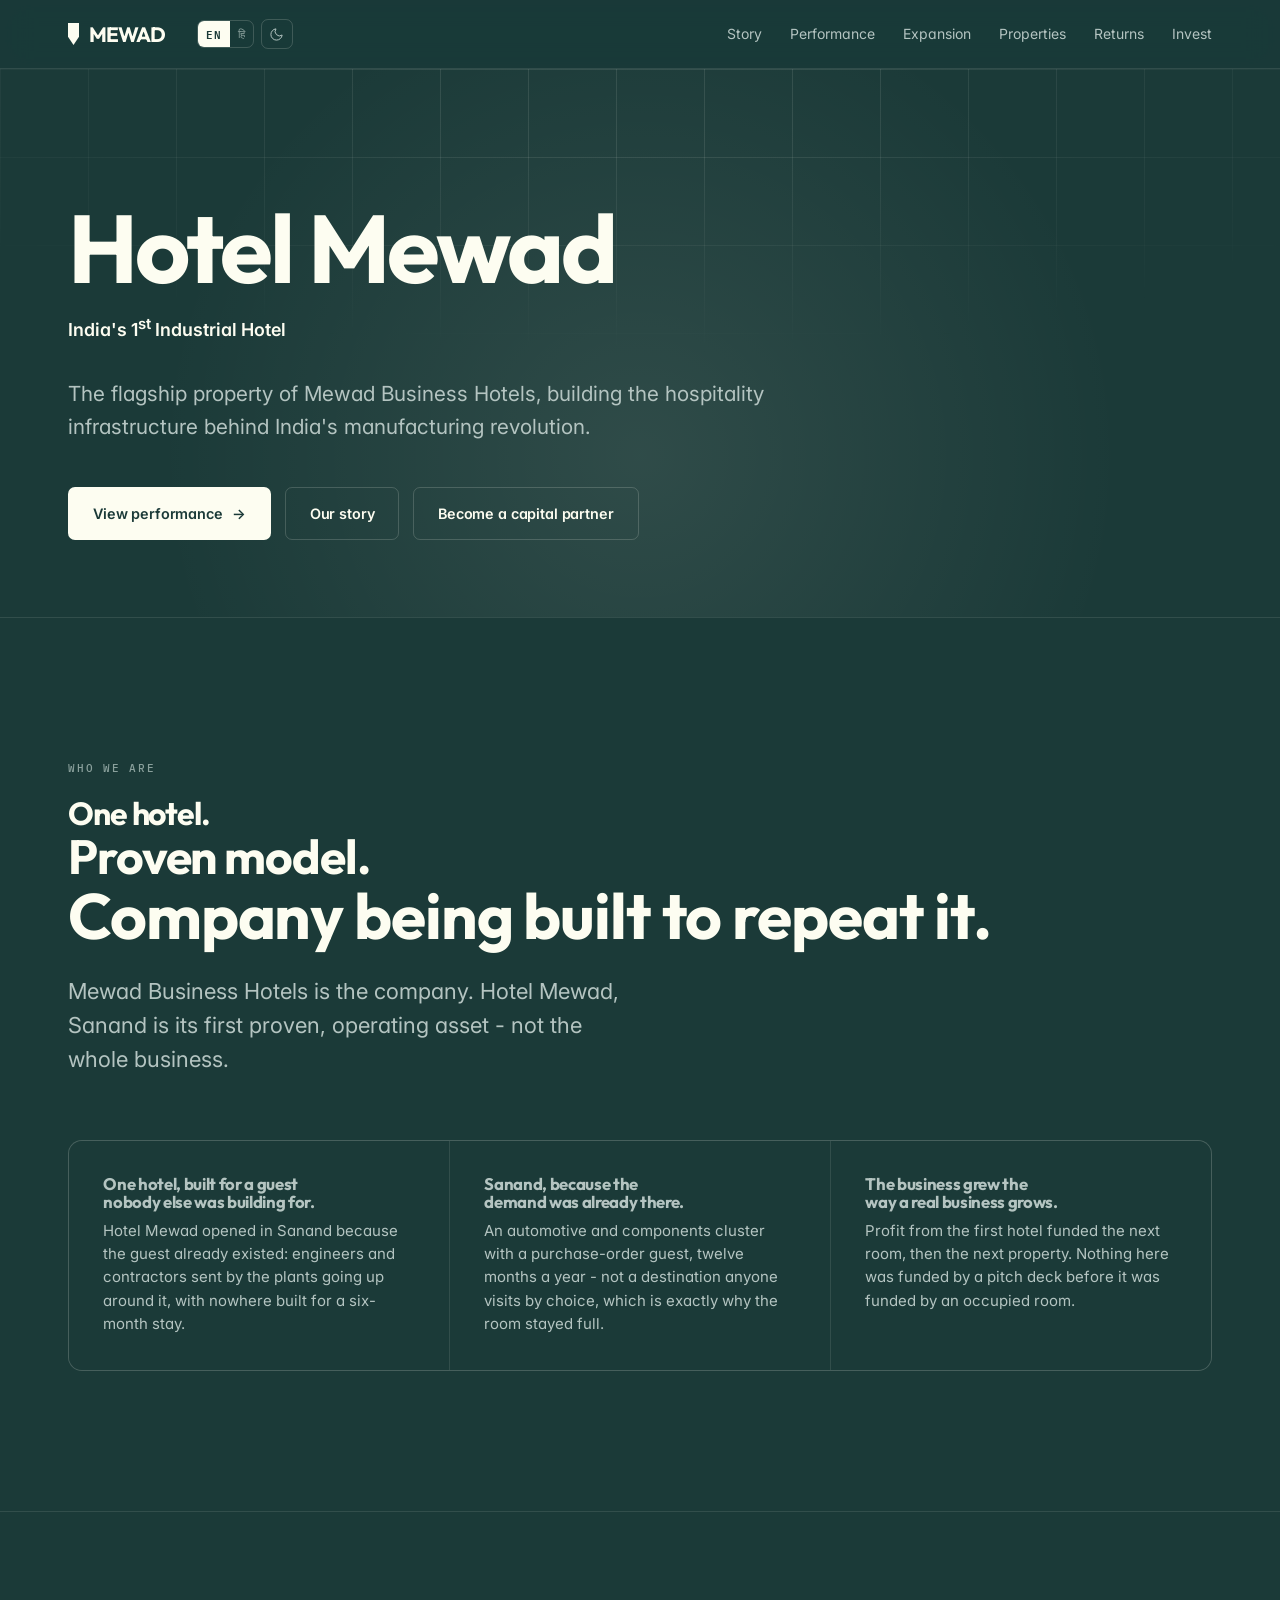
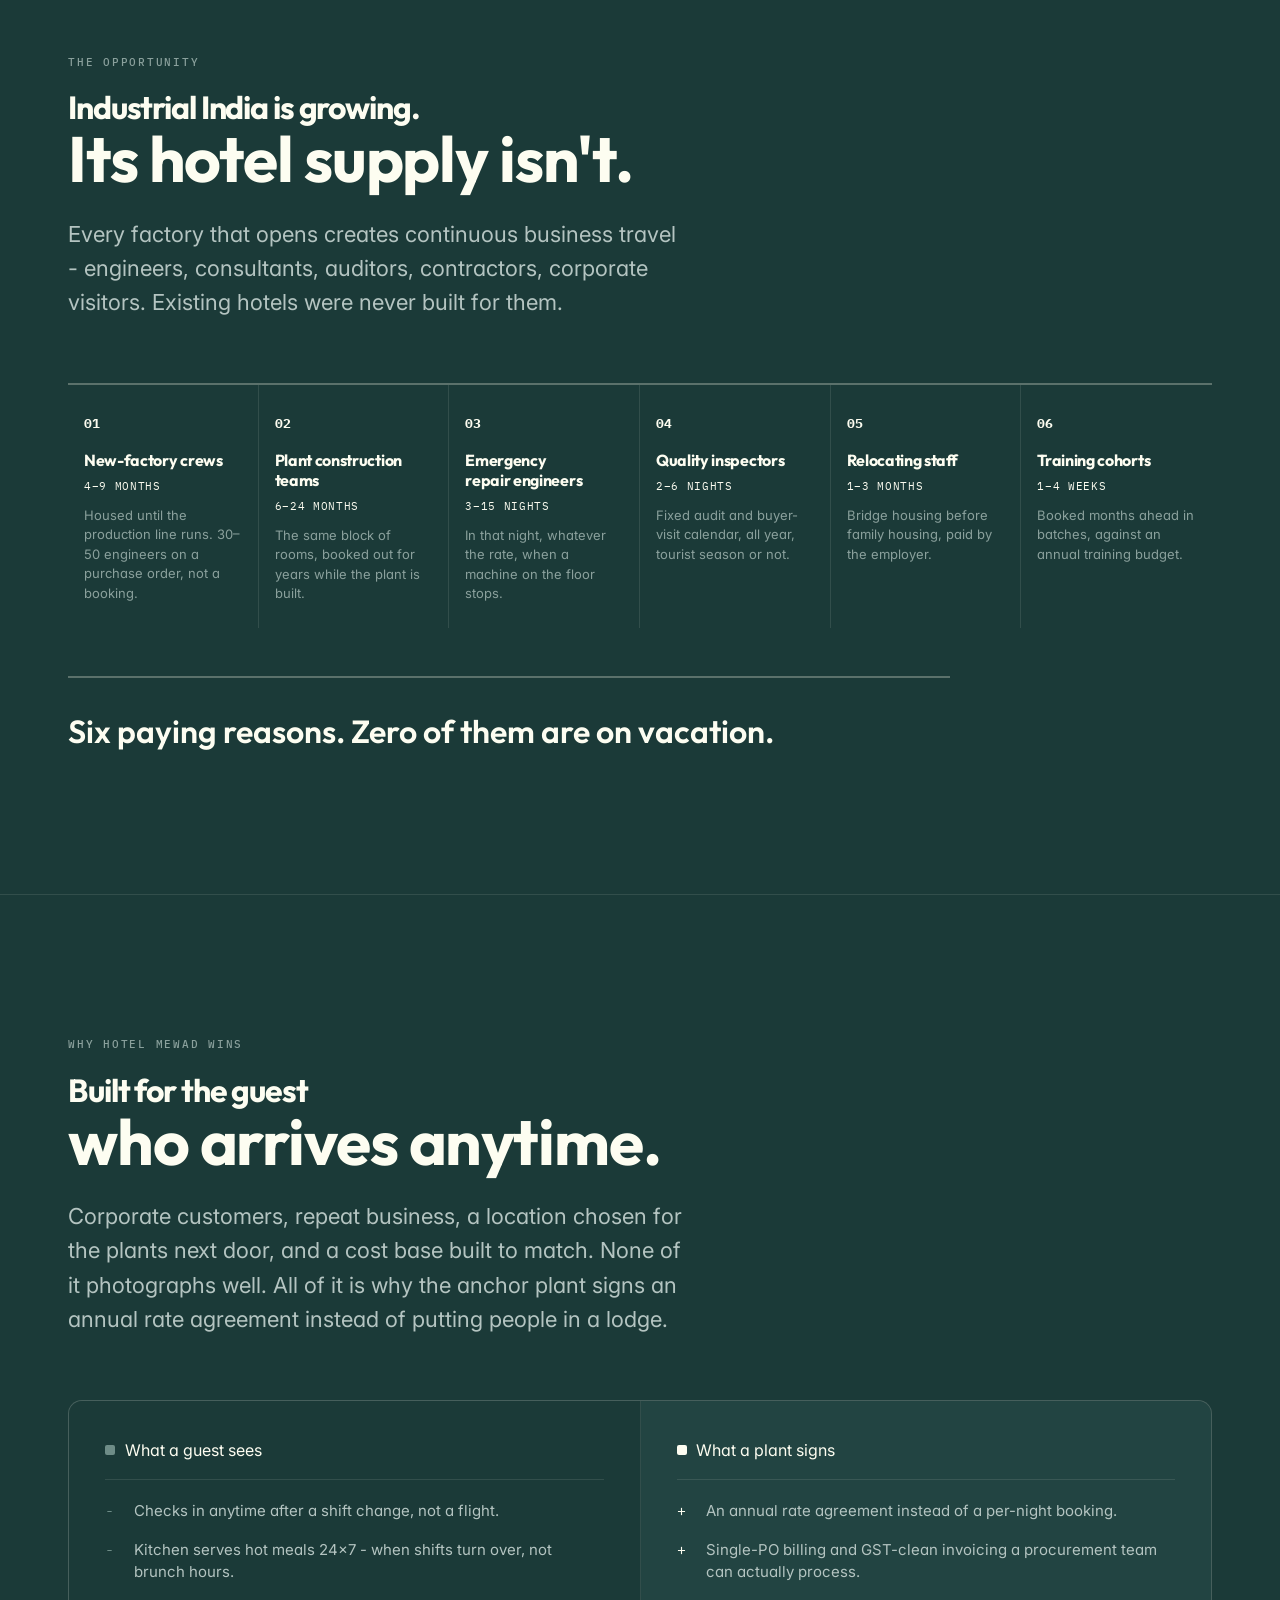
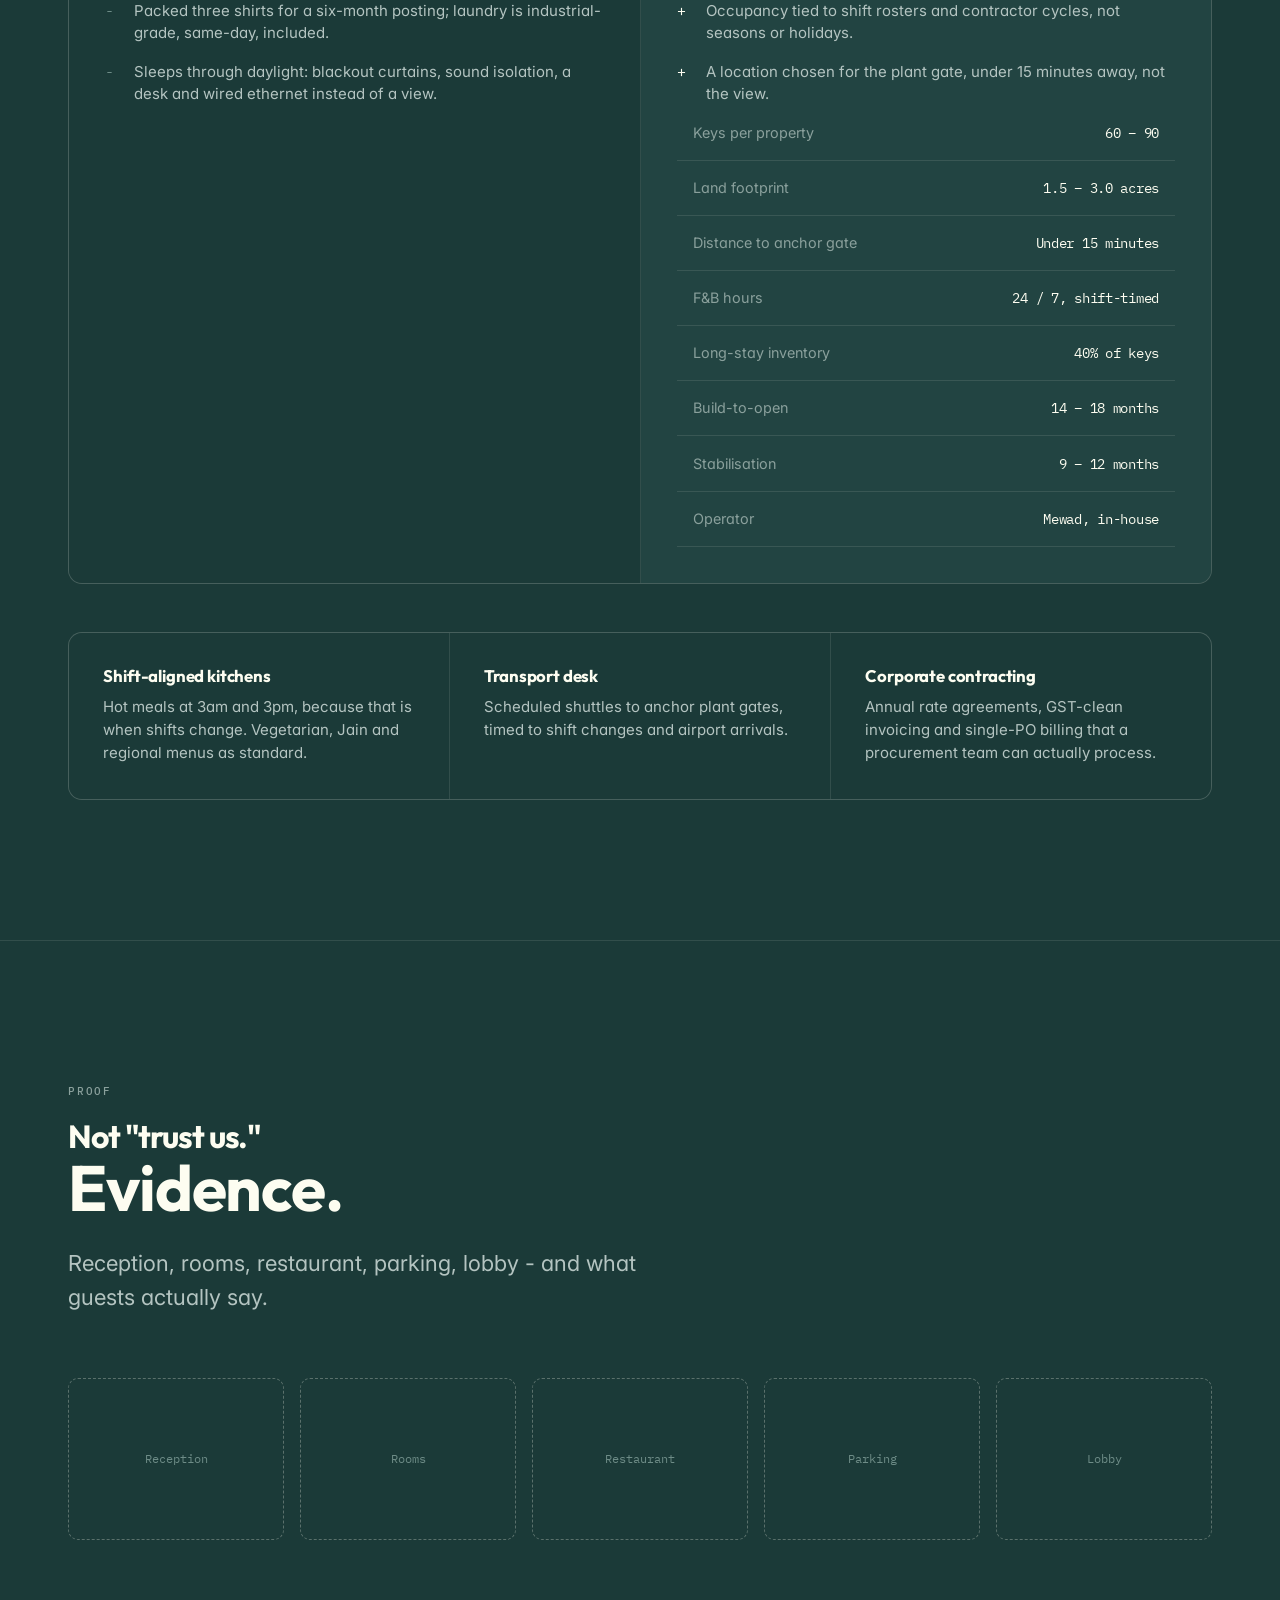
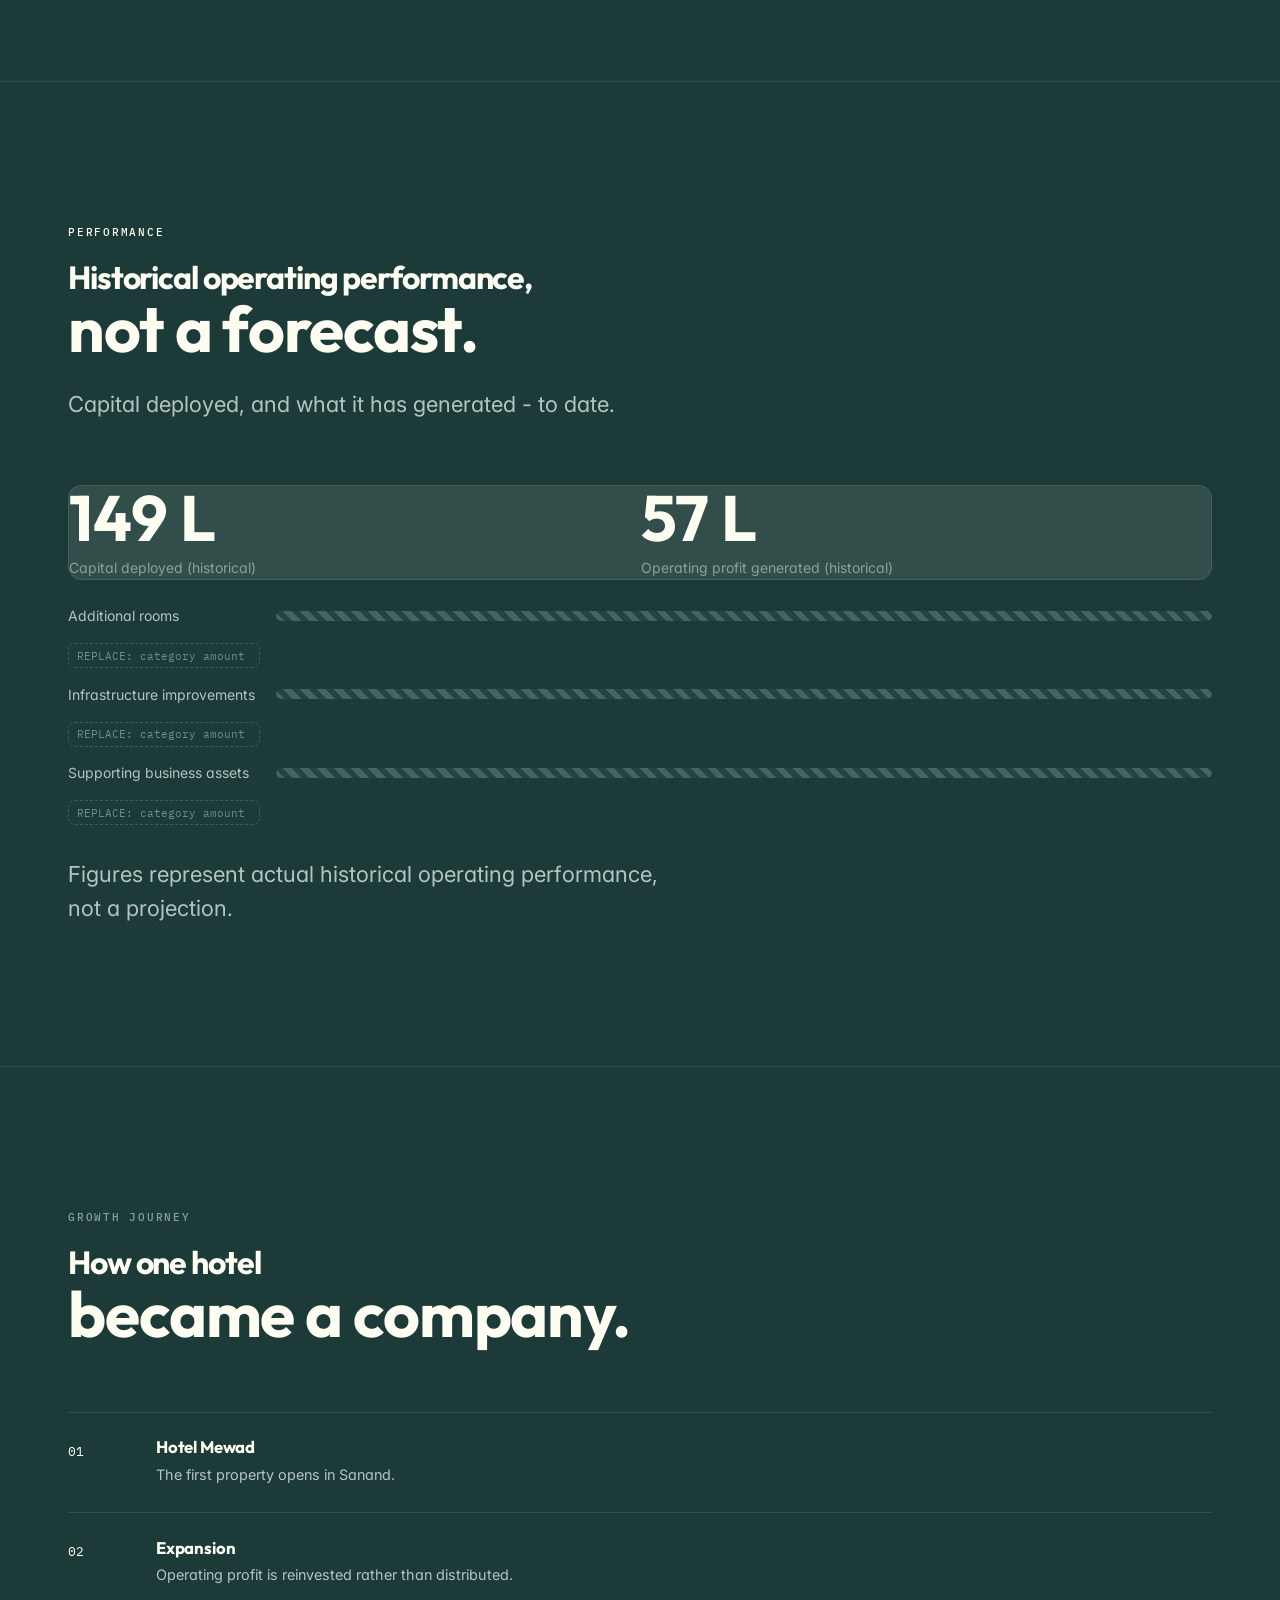
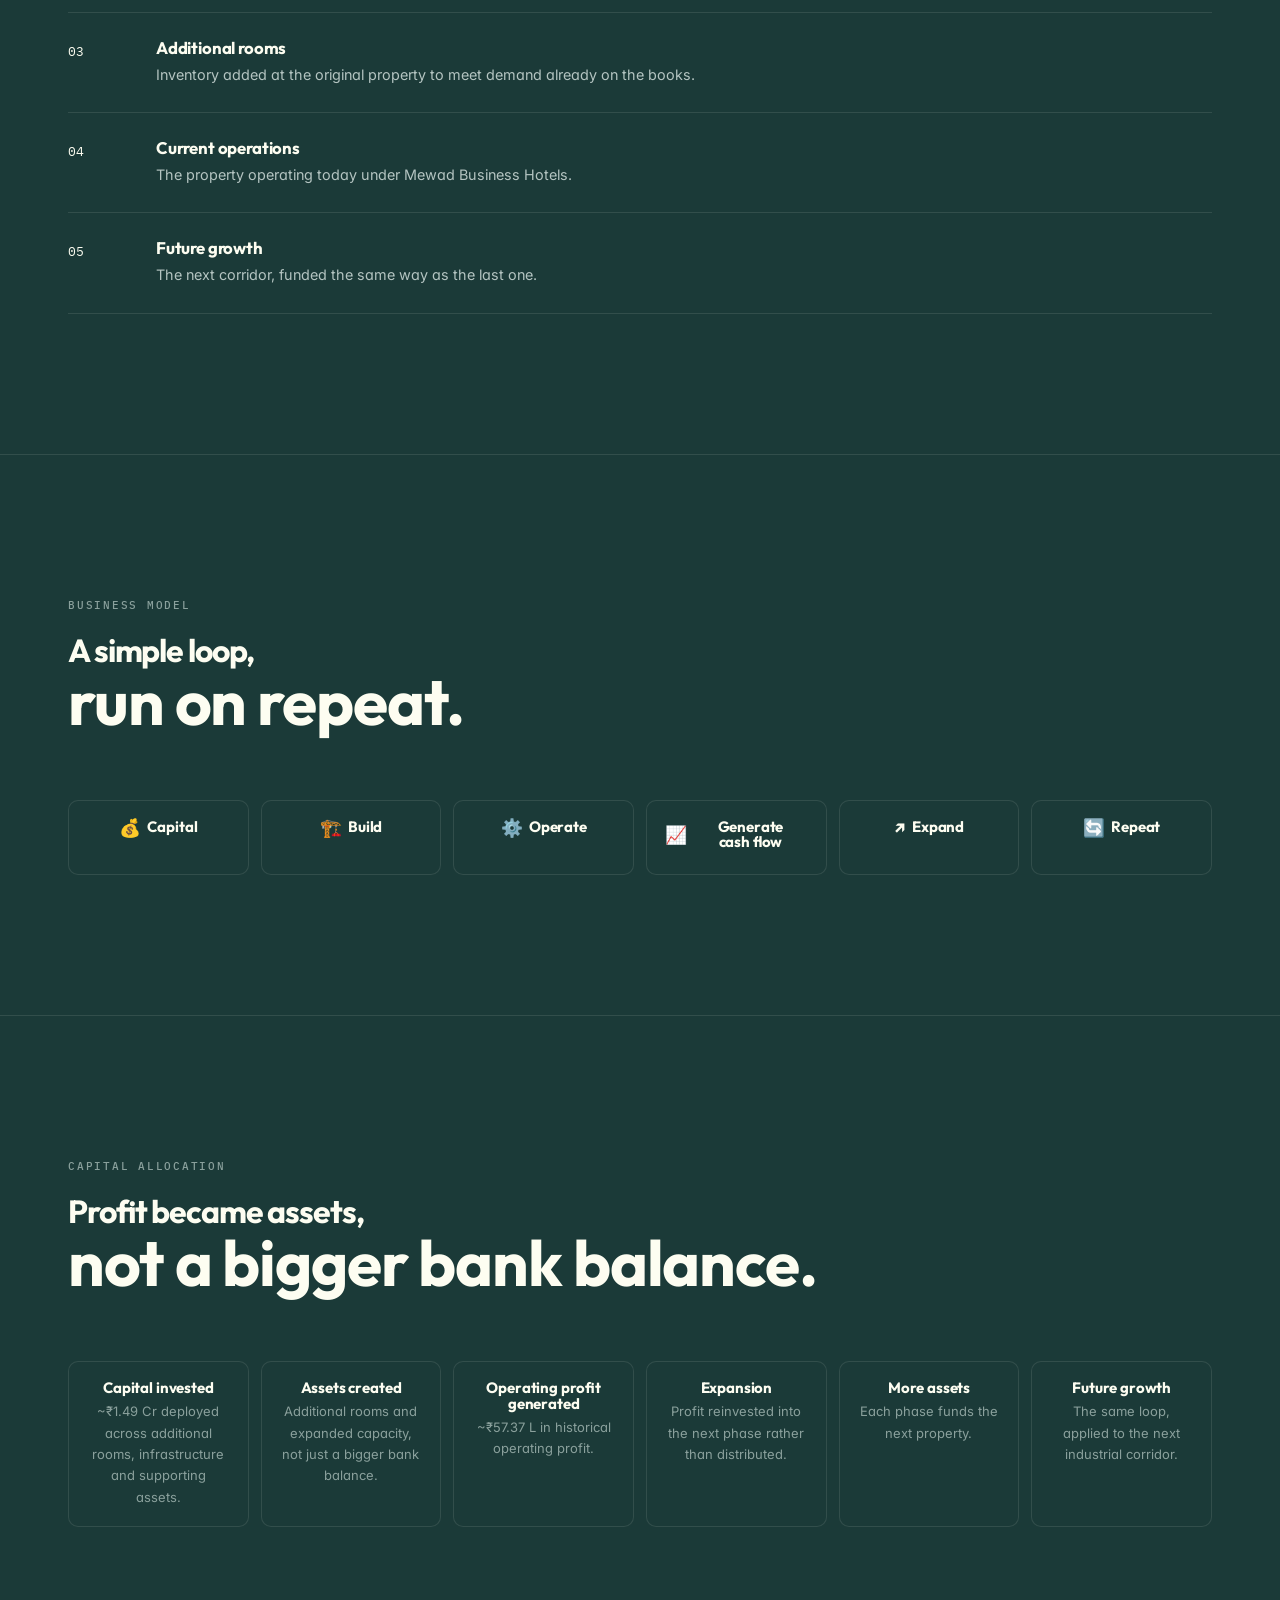
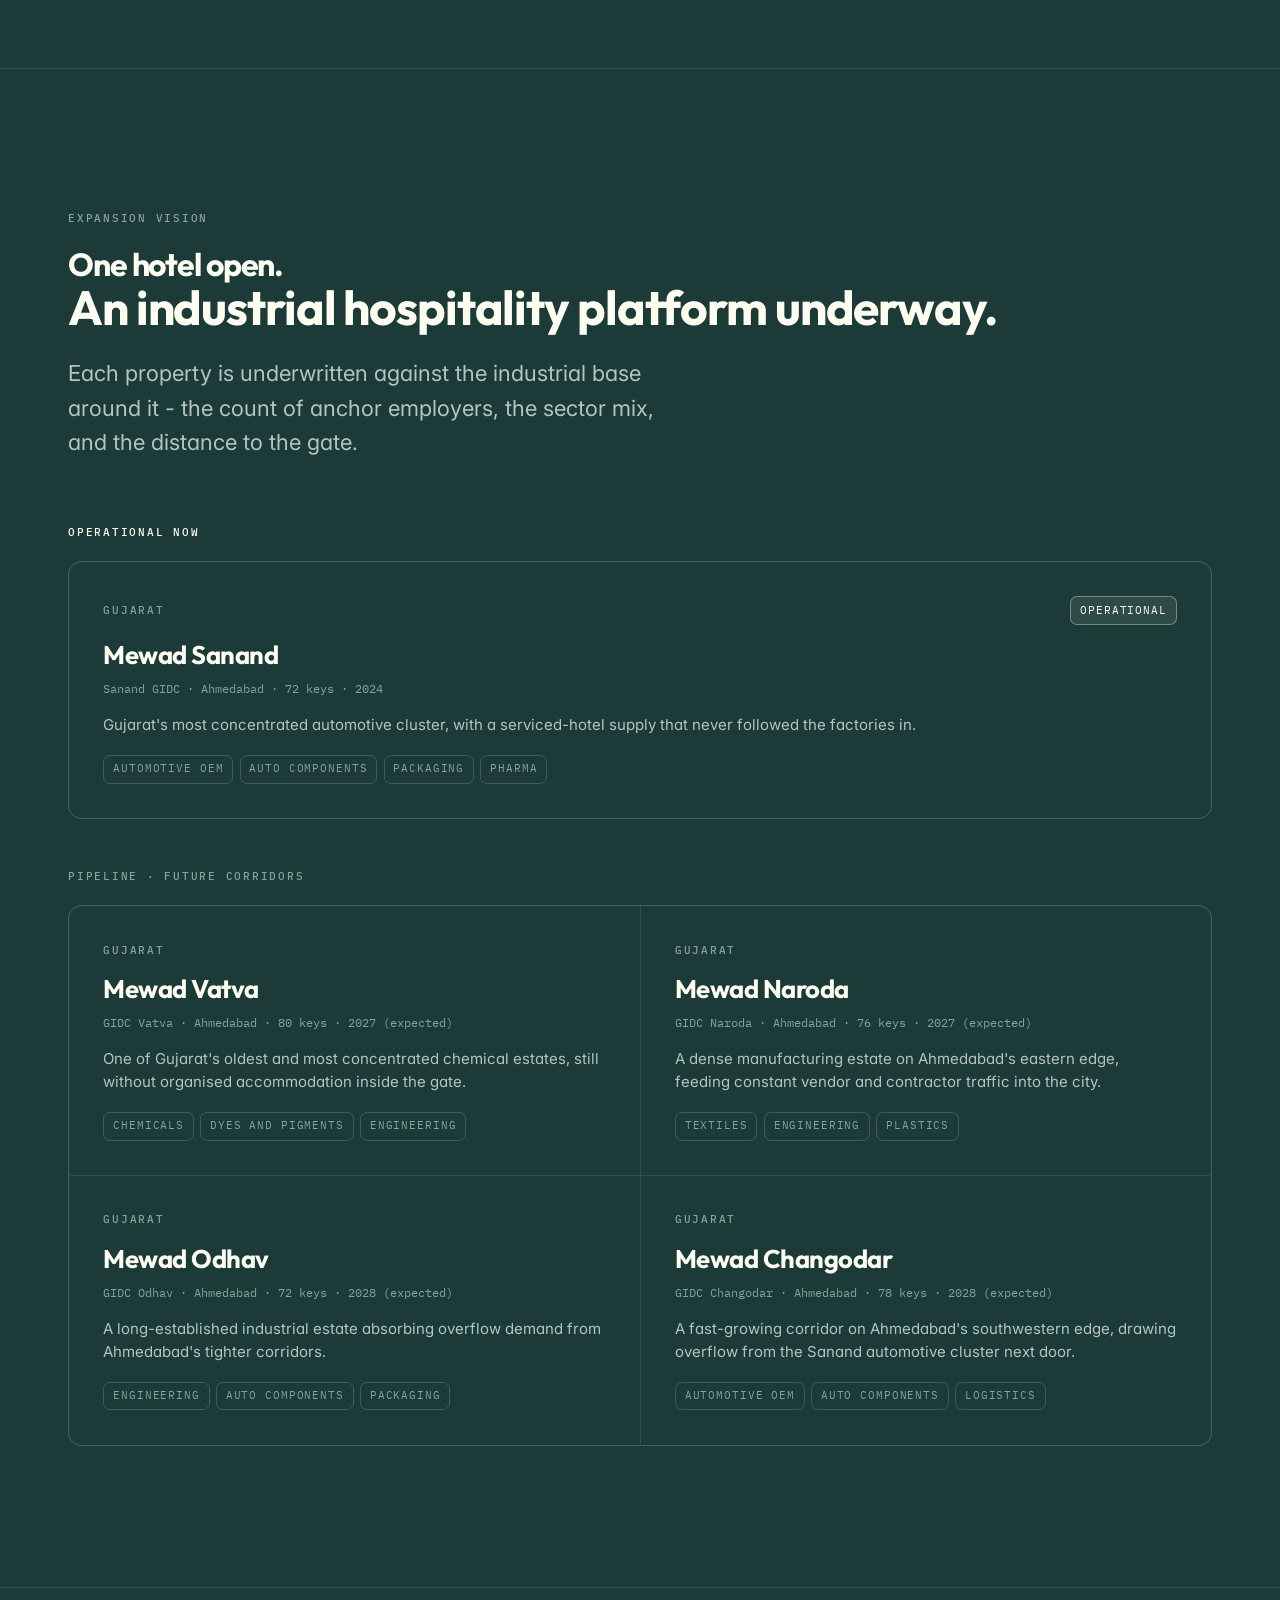
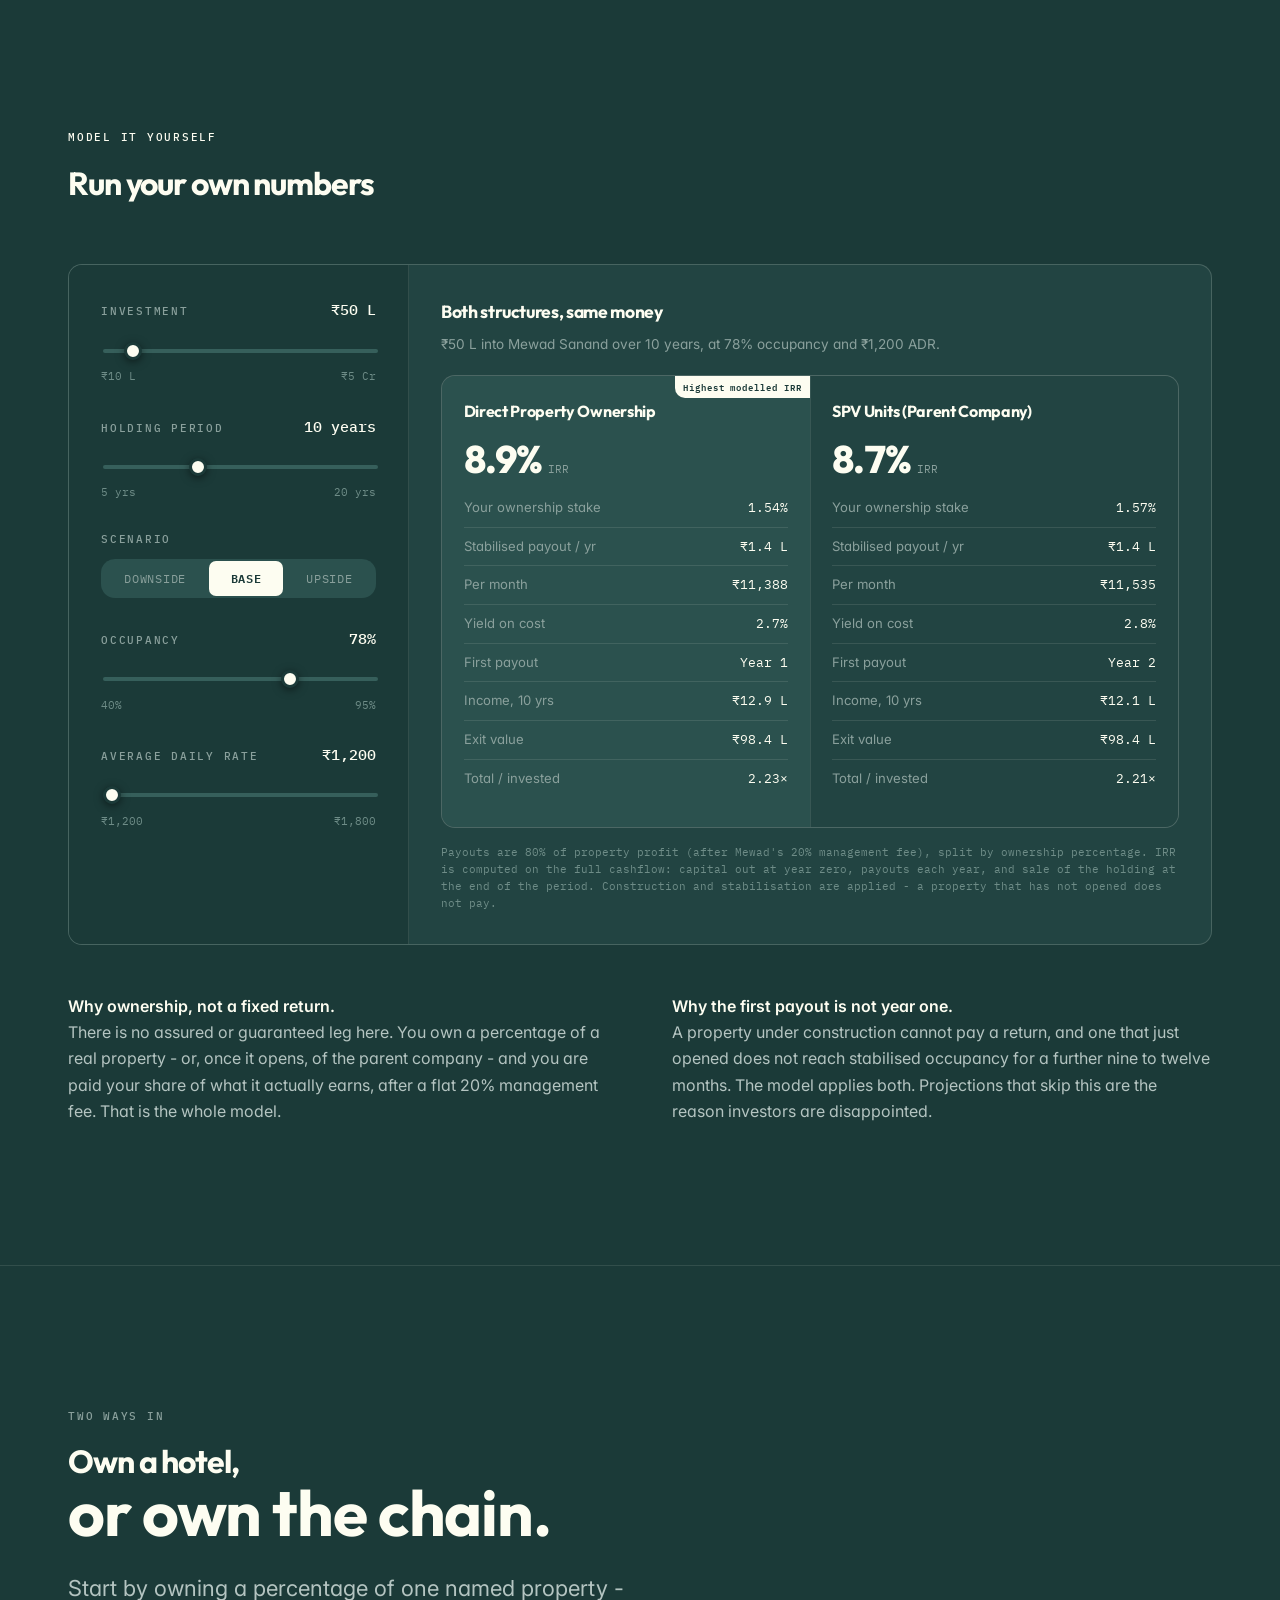
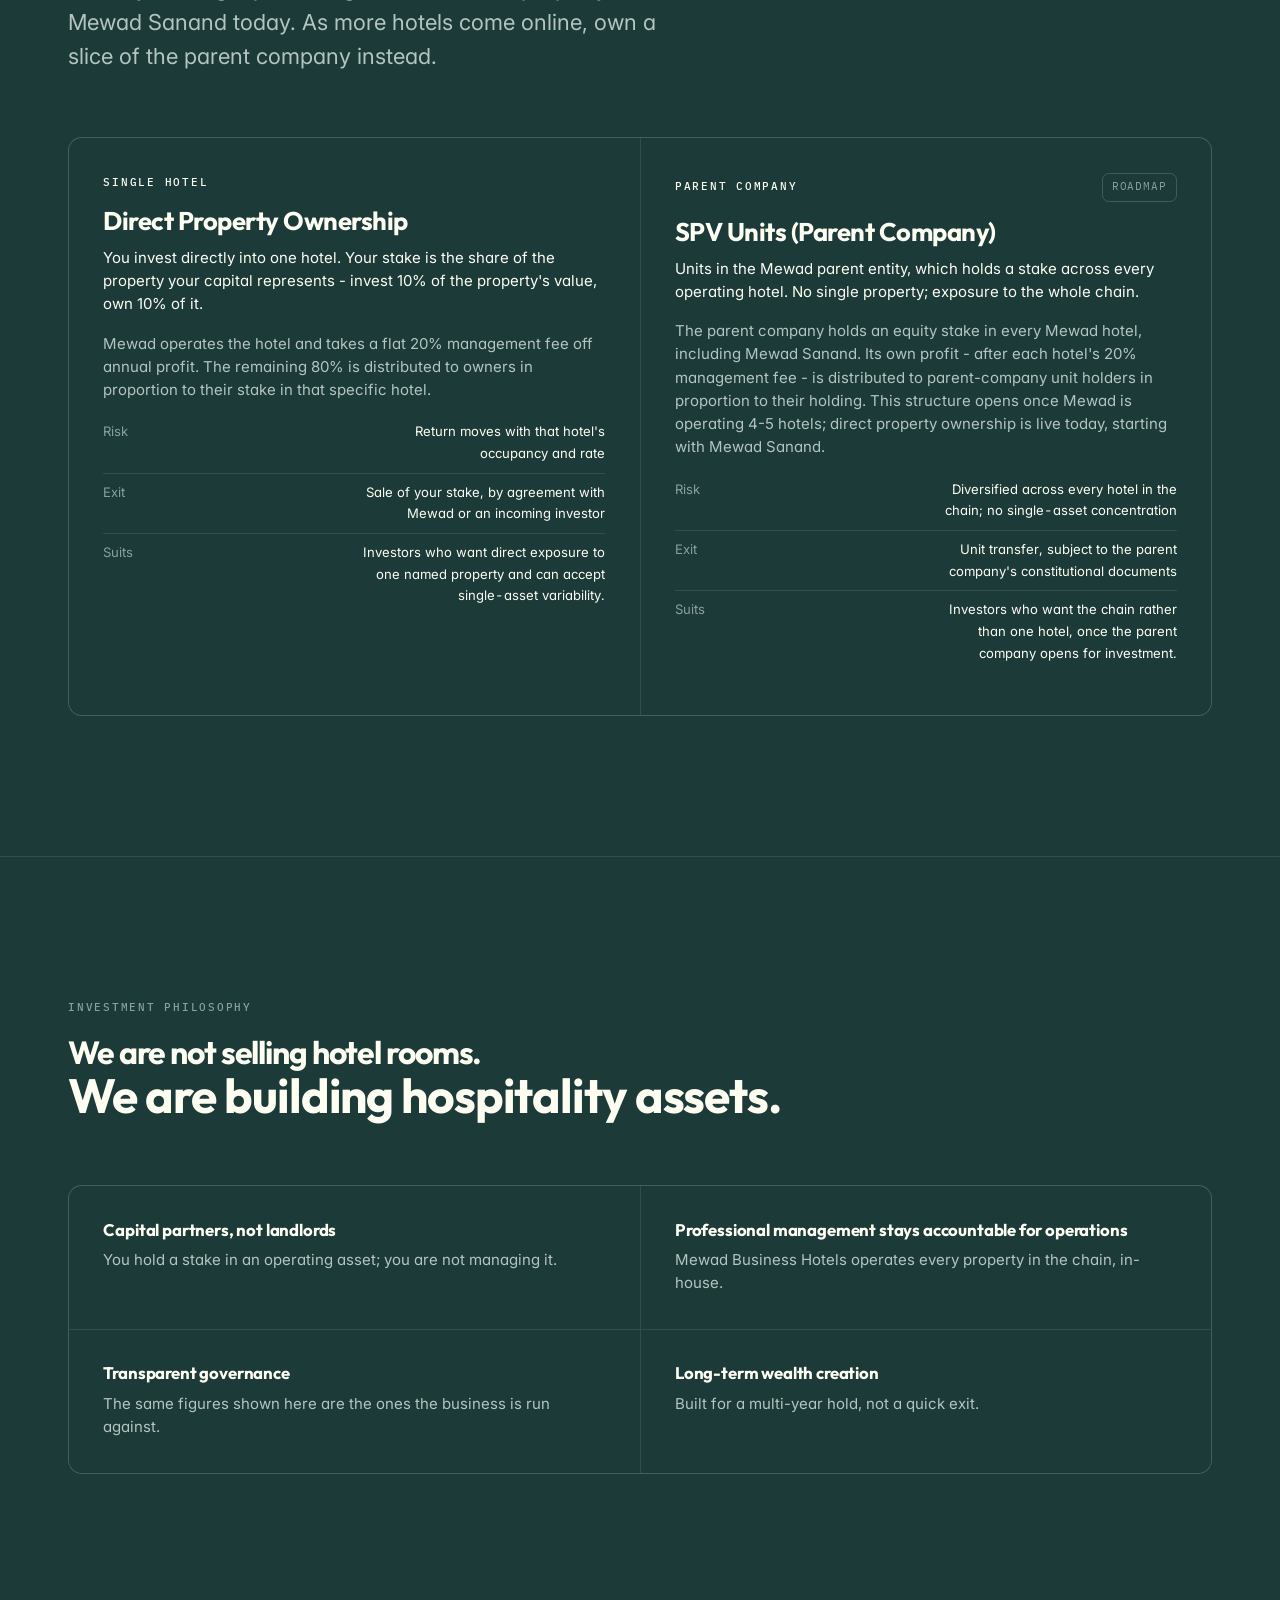
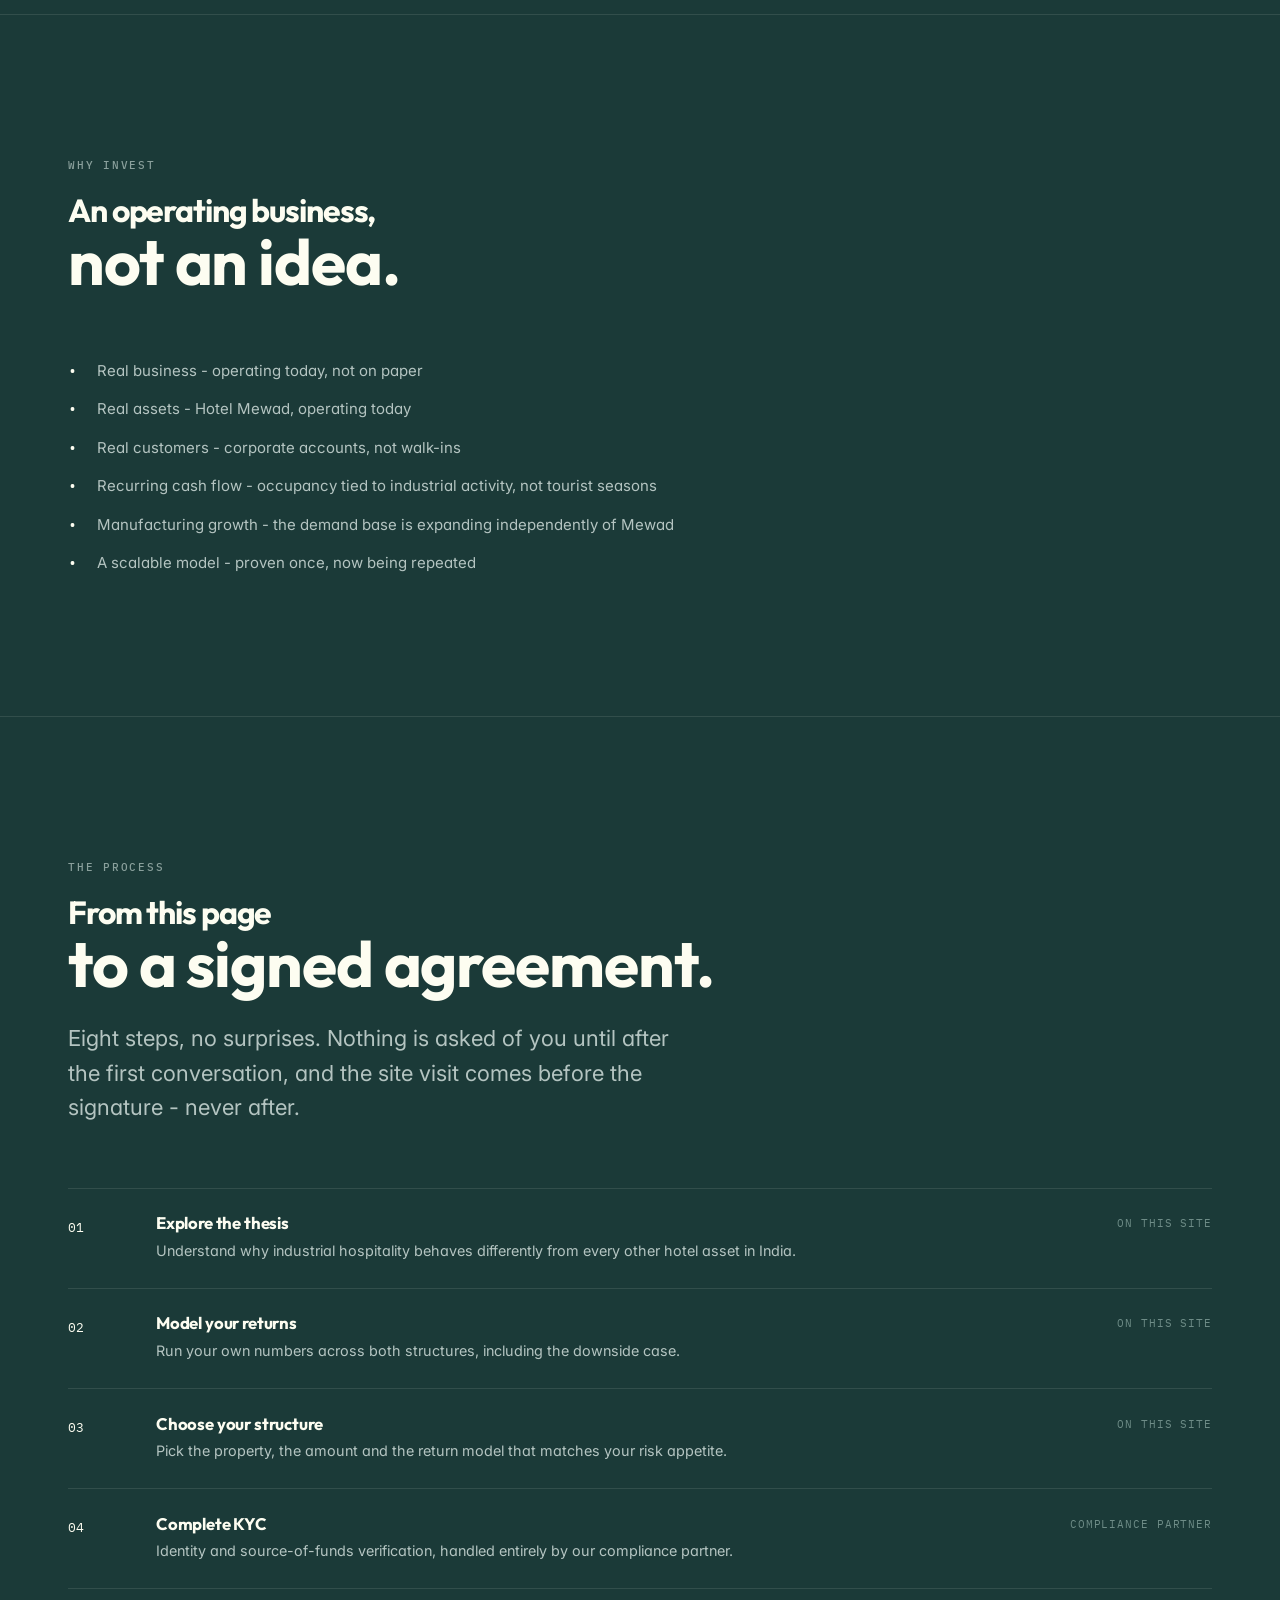
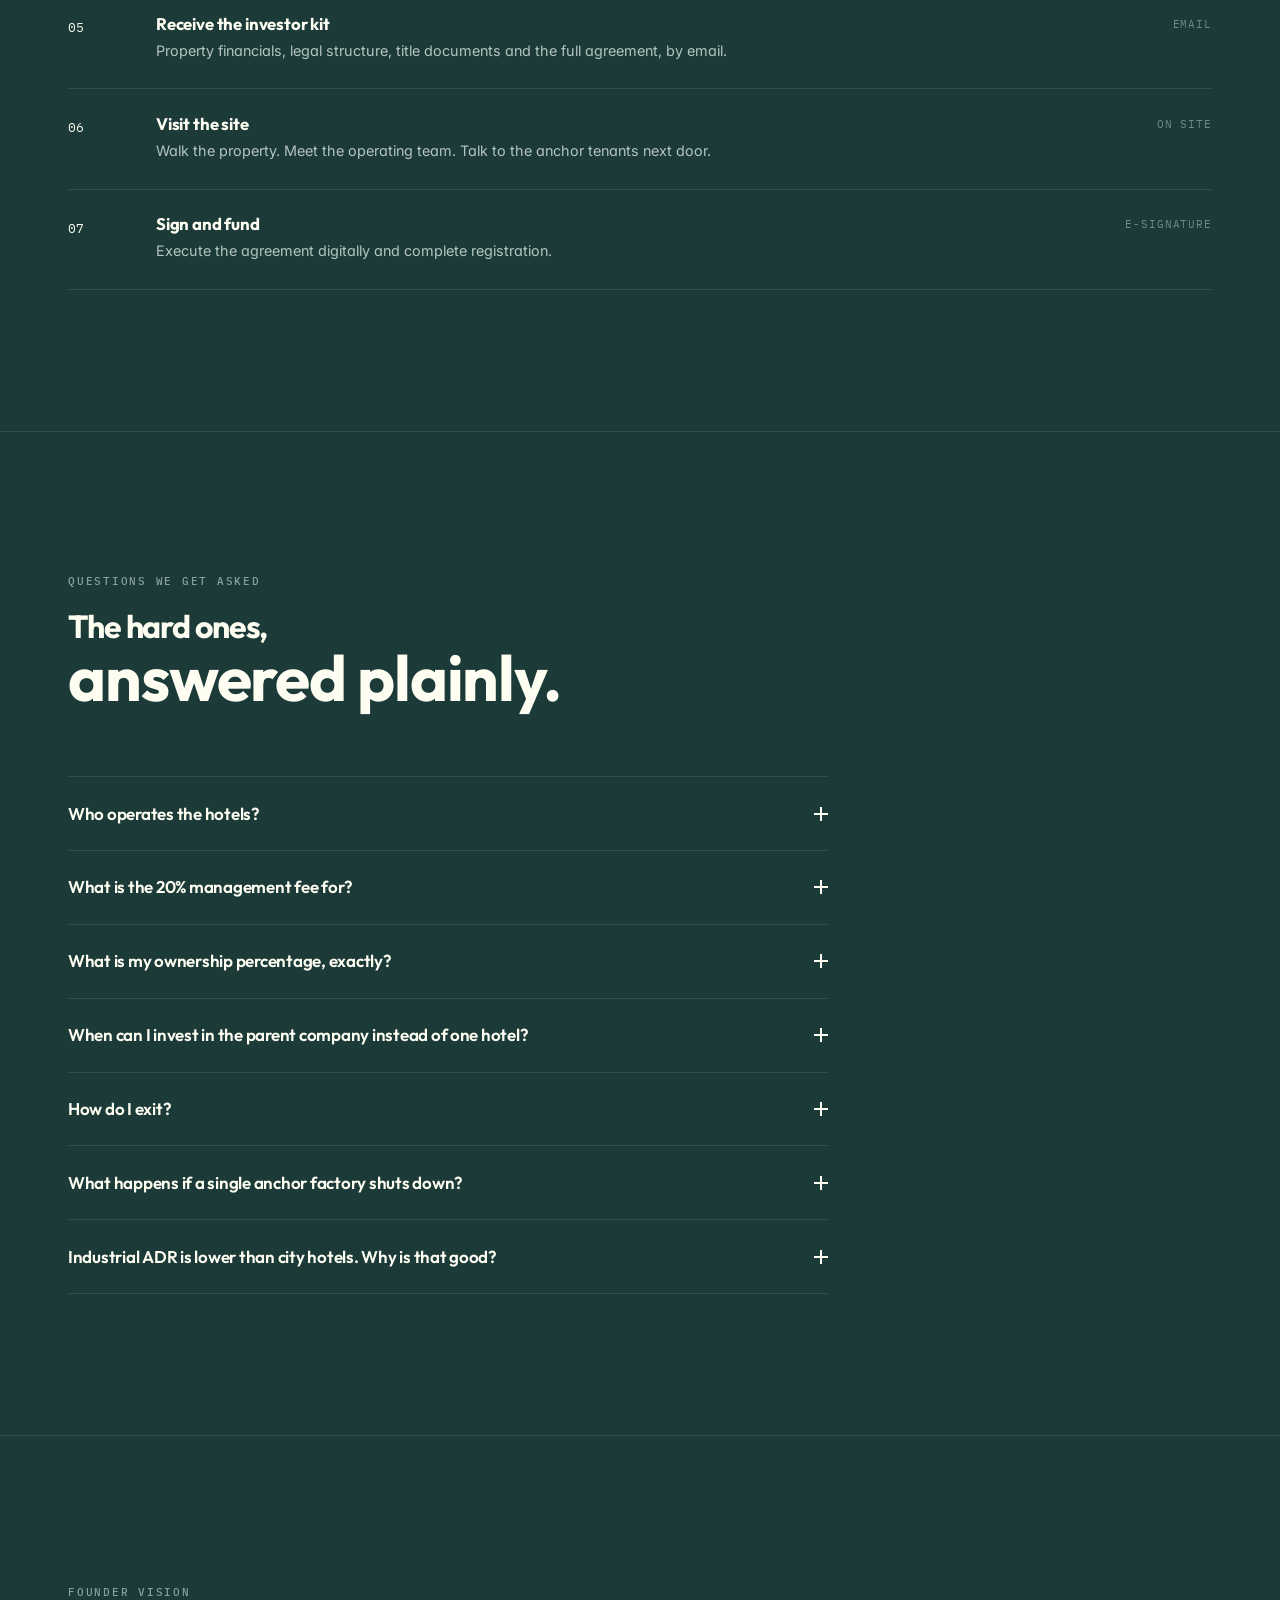
==== commit f7929c7d: "Remove Announced status chip, refine hero ordinal and step icon layout Co-Authored-By: Claude Sonnet" ====
--- a/index.html
+++ b/index.html
@@ -45,7 +45,7 @@
   <div class="wrap hero__inner">
 
     <h1>Hotel Mewad</h1>
-    <p class="hero__tagline">India's first Industrial Hotel</p>
+    <p class="hero__tagline">India's 1<sup>st</sup> Industrial Hotel</p>
 
     <p class="hero__lede">
       The flagship property of Mewad
--- a/css/main.css
+++ b/css/main.css
@@ -760,6 +760,16 @@
   border-color: var(--accent-line);
   background: var(--accent-wash);
   color: var(--accent);
+  animation: chip-pulse 2.6s ease-in-out infinite;
+}
+
+@keyframes chip-pulse {
+  0%, 100% { box-shadow: 0 0 0 0 var(--accent-wash); }
+  50% { box-shadow: 0 0 0 4px var(--accent-wash); }
+}
+
+@media (prefers-reduced-motion: reduce) {
+  .chip--accent { animation: none; }
 }
 
 /* --- Demand table ---------------------------------------------------------- */
@@ -1314,7 +1324,8 @@
   transition: opacity 600ms var(--ease), transform 600ms var(--ease);
 }
 .chain-diagram__step.is-in { opacity: 1; transform: none; }
-.chain-diagram__step h4 { font-size: 0.9375rem; margin-bottom: 0.35rem; }
+.chain-diagram__step h4 { display: flex; align-items: center; justify-content: center; gap: 0.4rem; font-size: 0.9375rem; margin-bottom: 0.35rem; }
+.chain-diagram__icon { display: inline-flex; font-size: 1.1rem; line-height: 1; }
 .chain-diagram__step p { font-size: 0.8125rem; color: var(--text-2); margin: 0; }
 
 /* Proof photo placeholder grid */
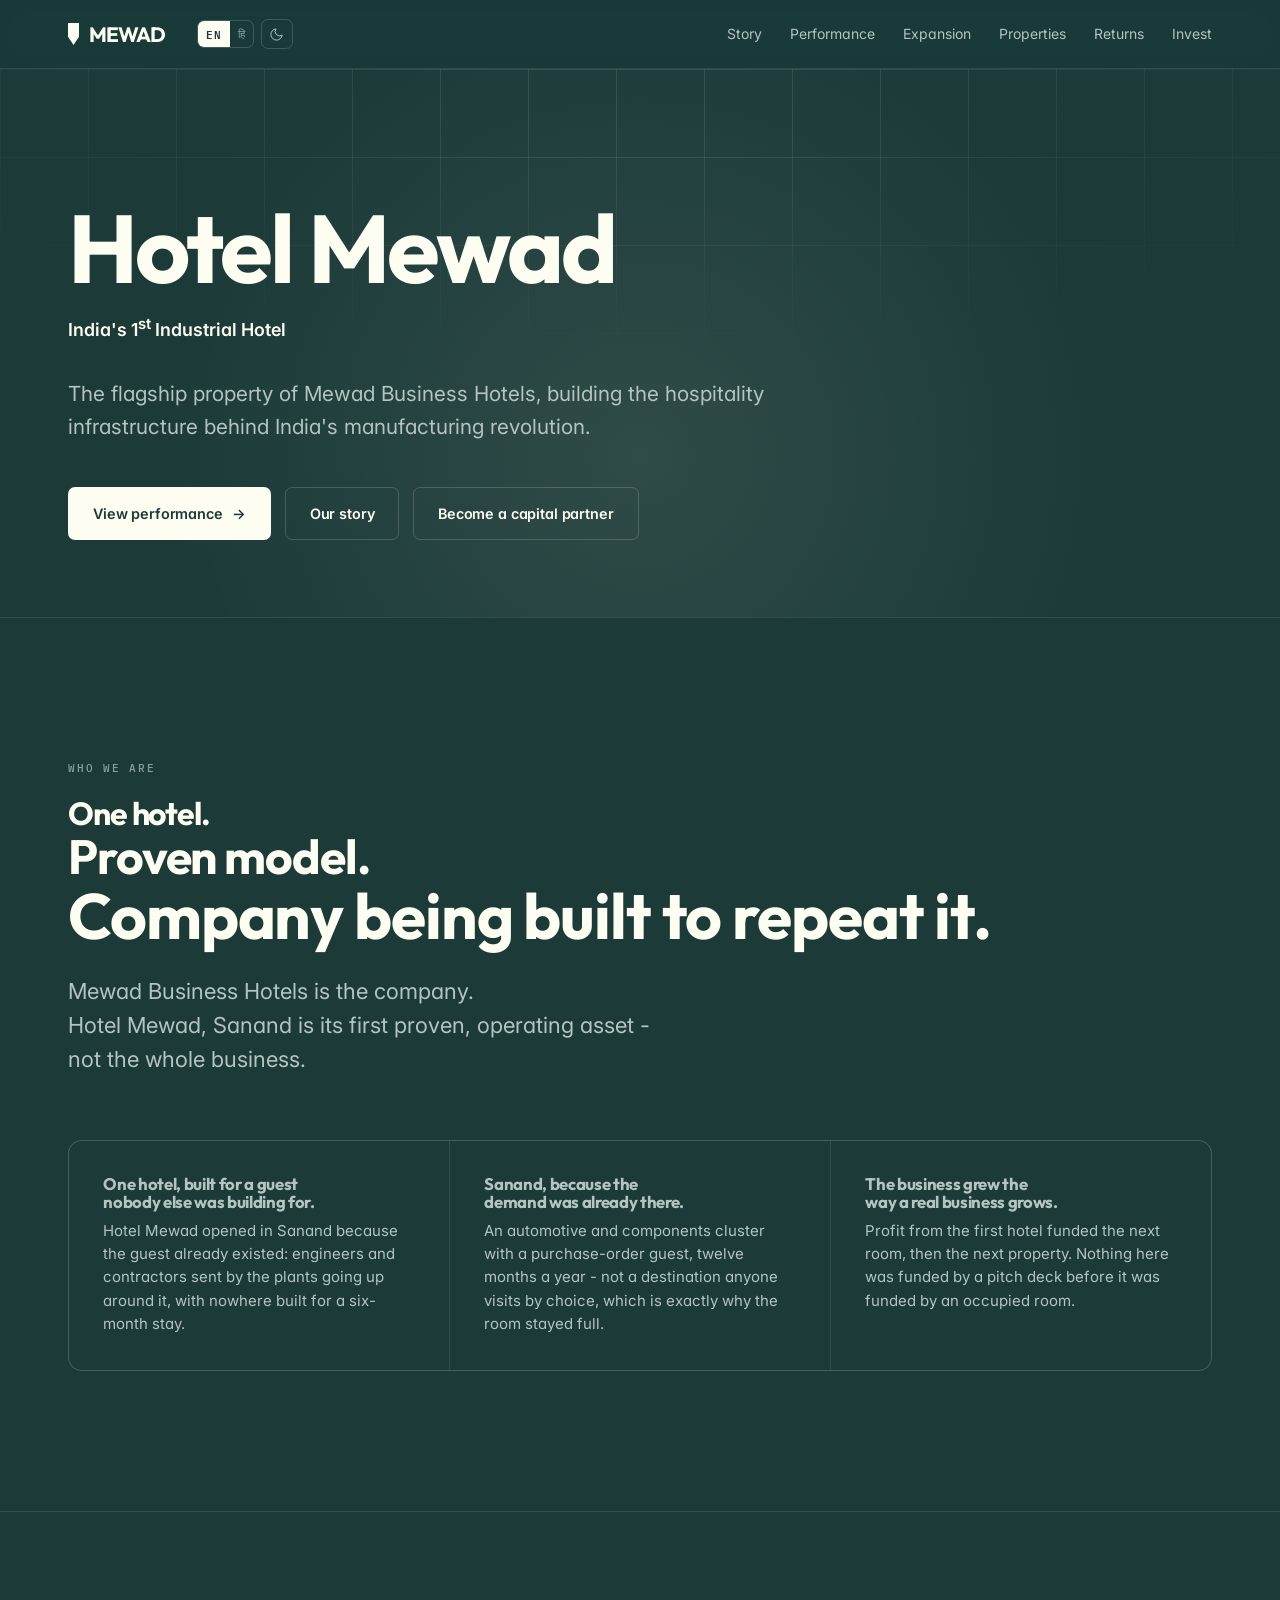
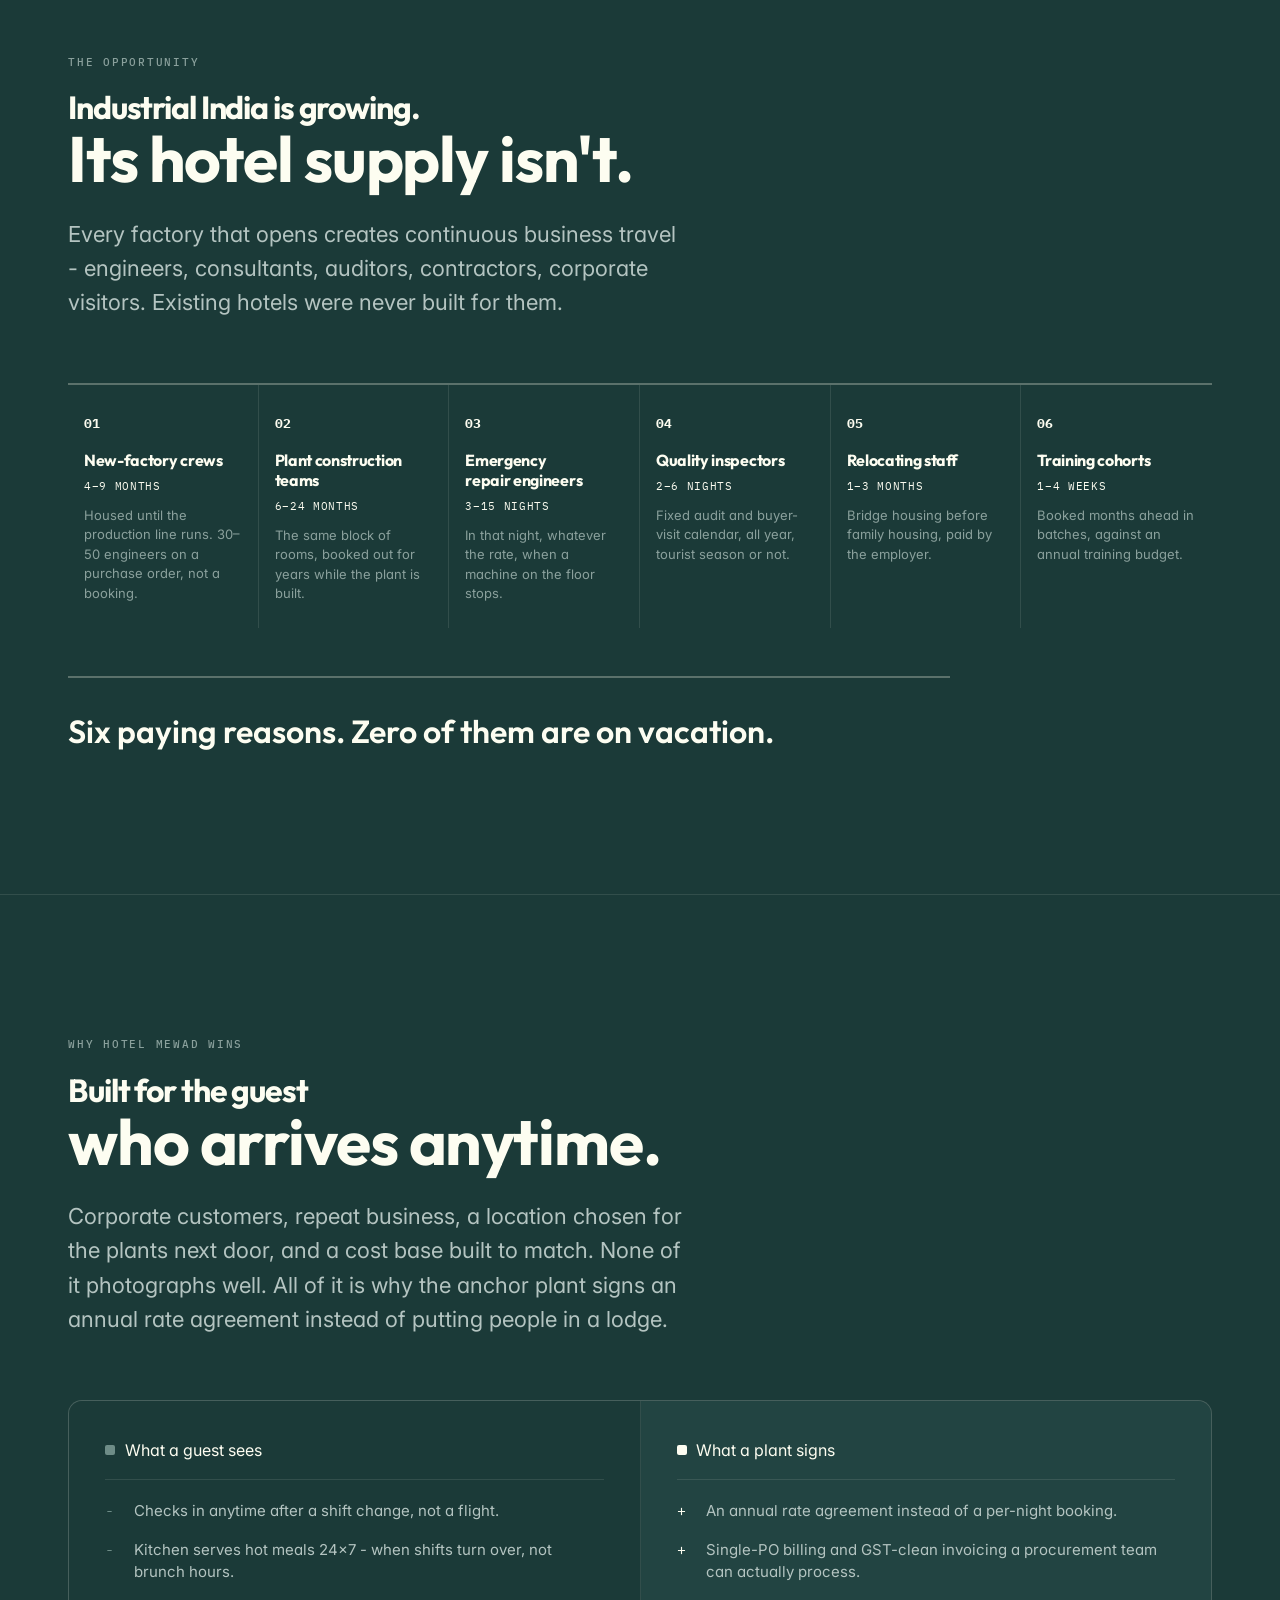
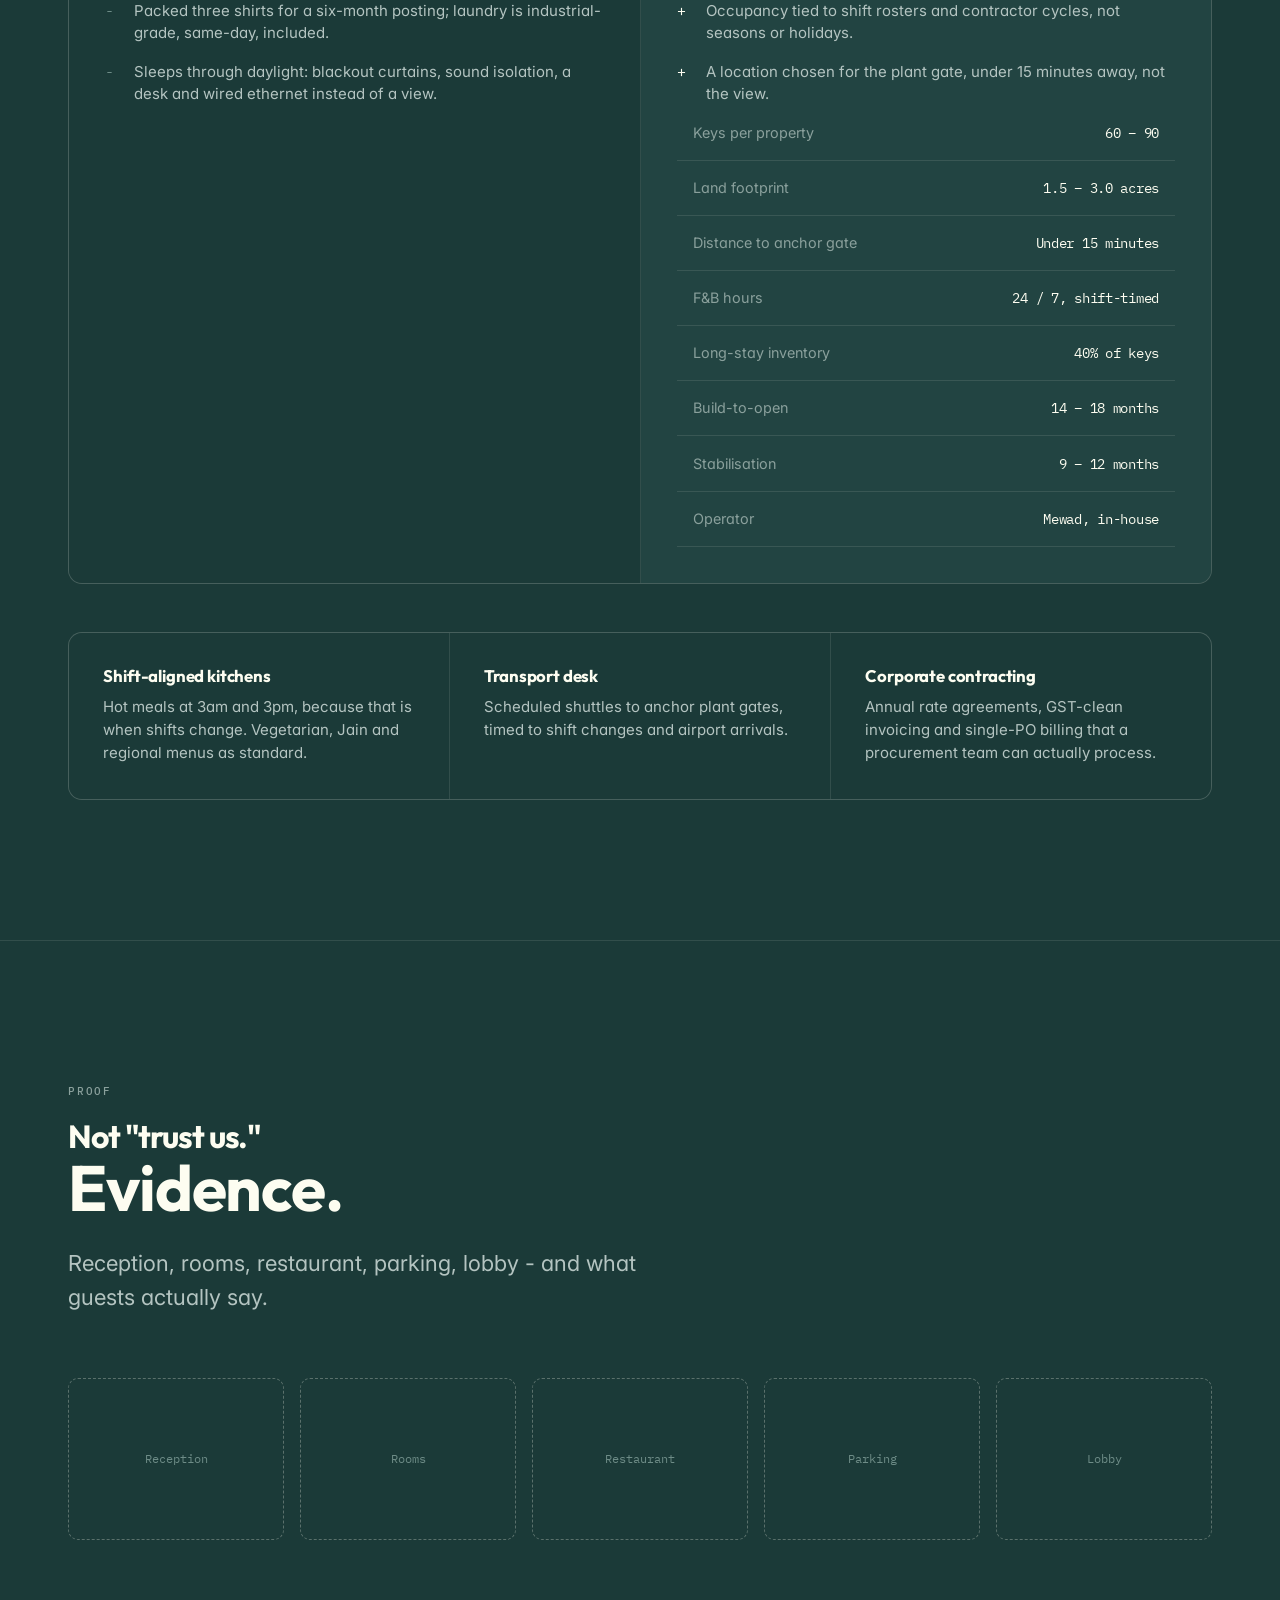
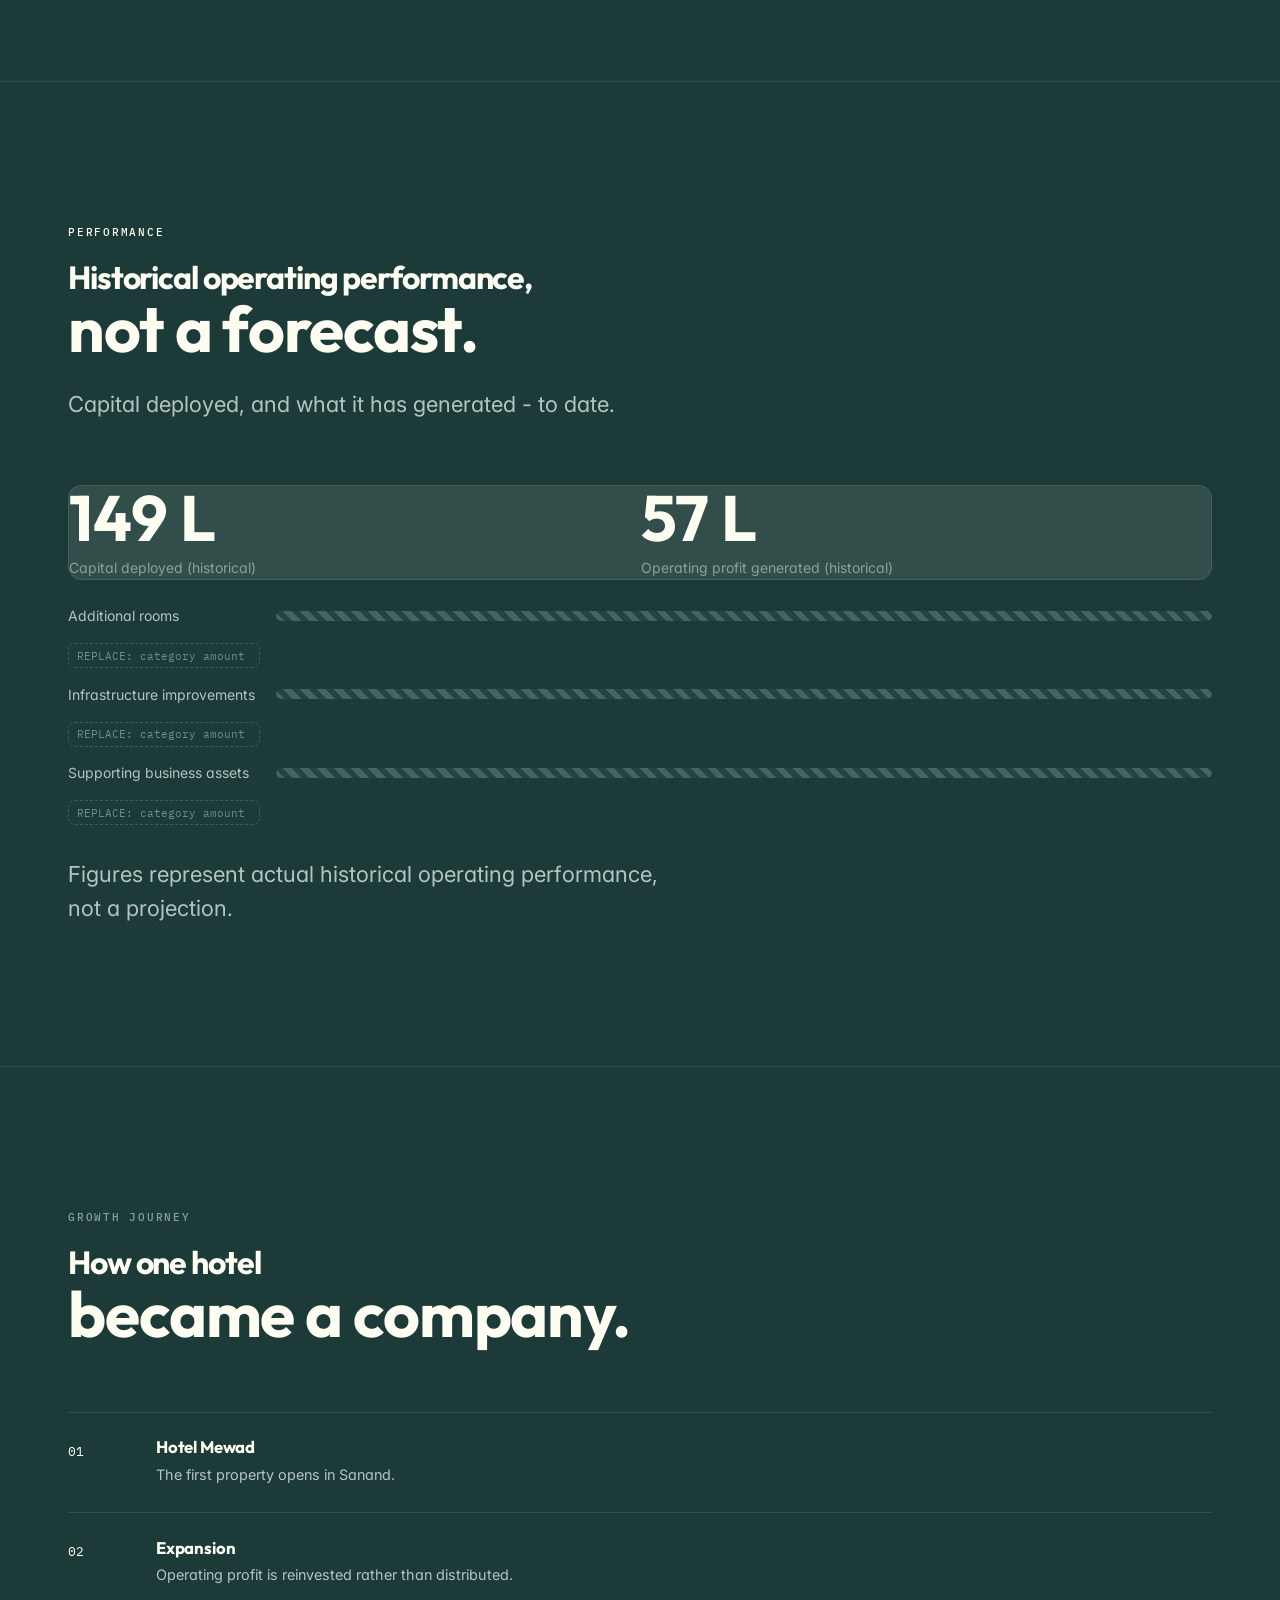
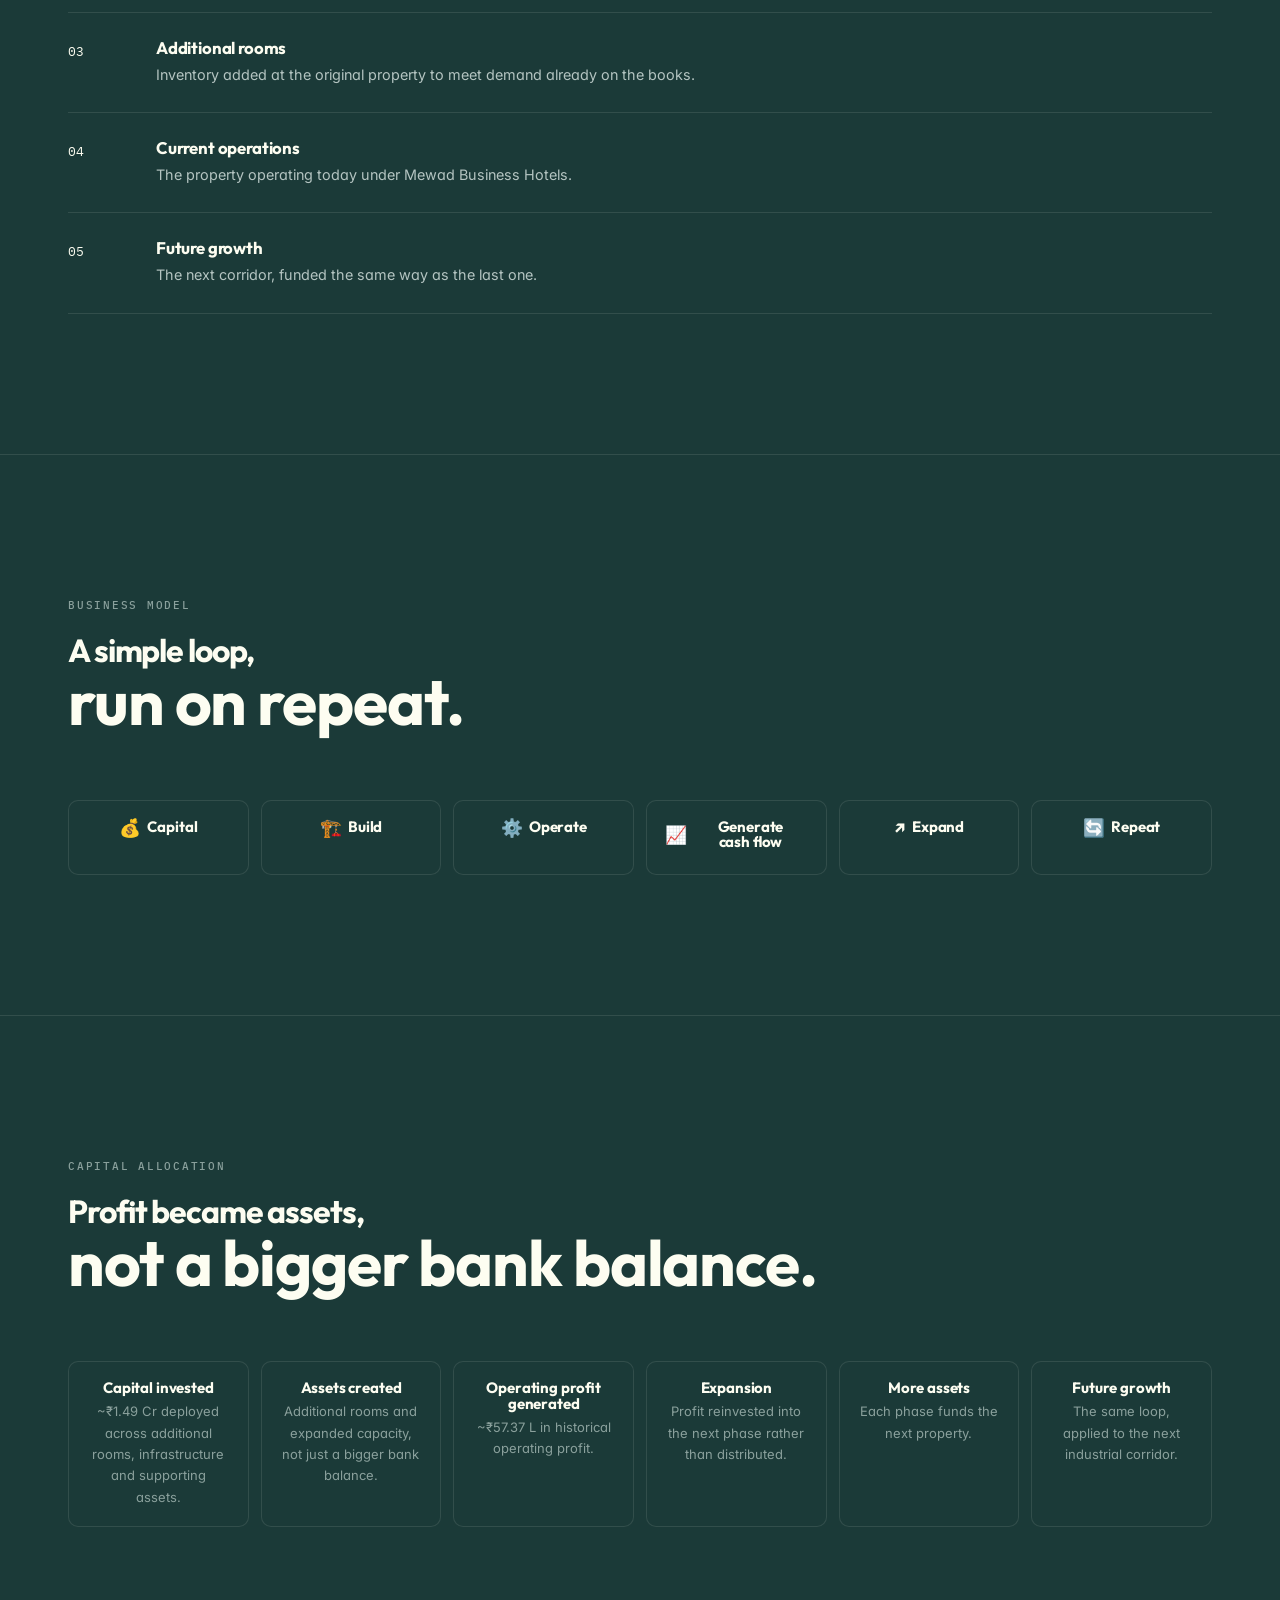
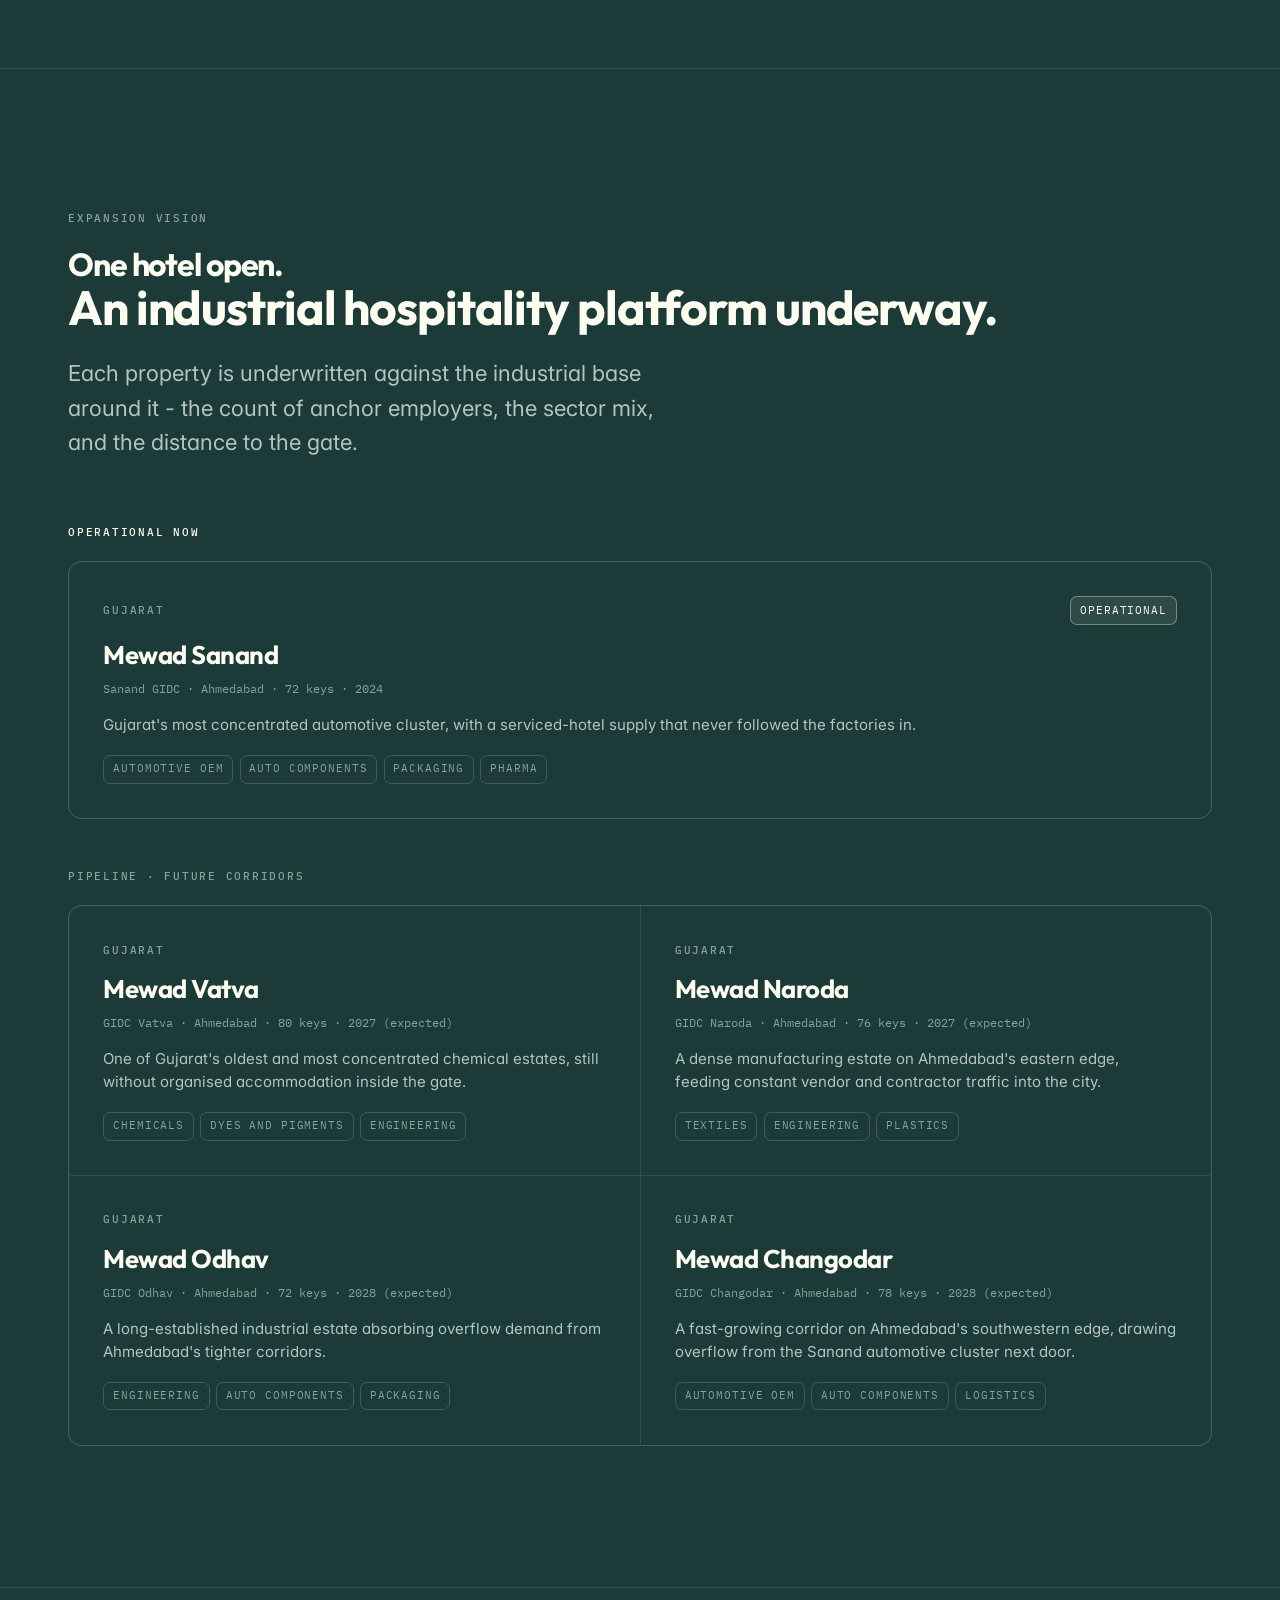
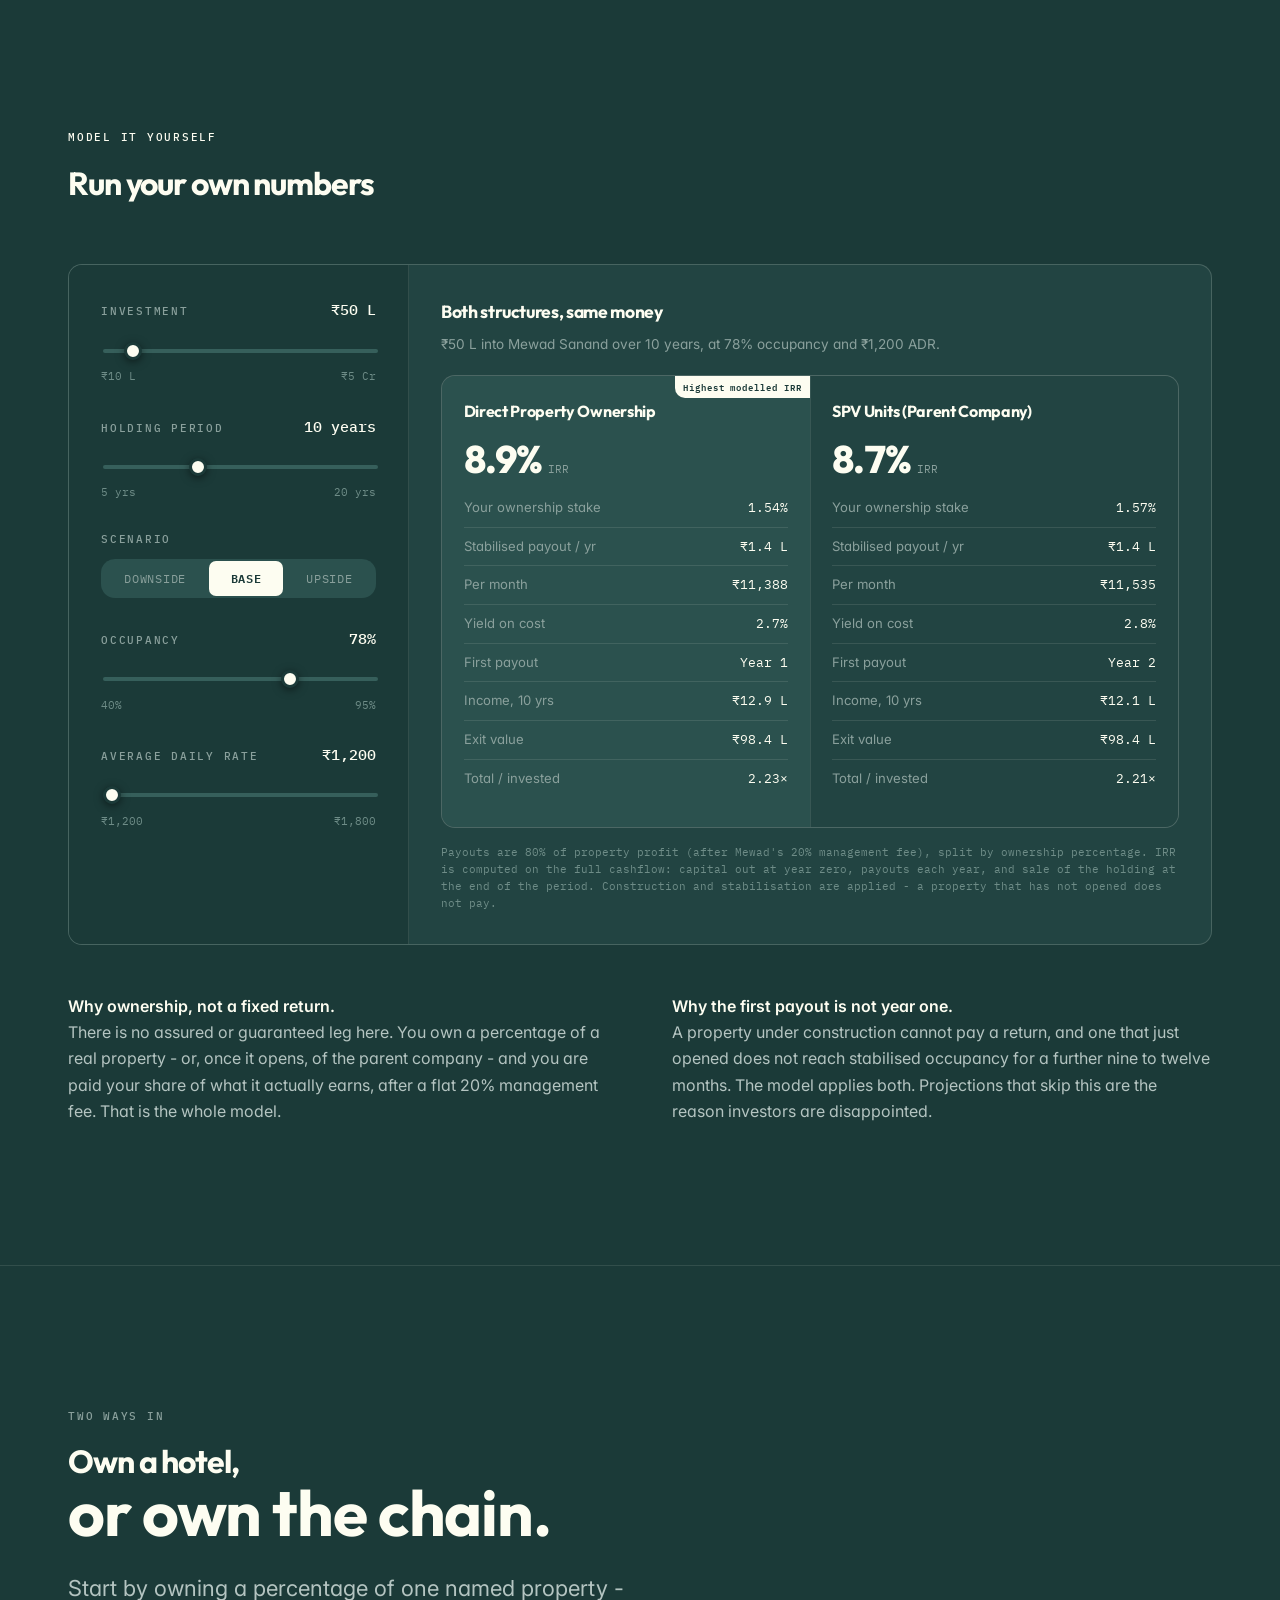
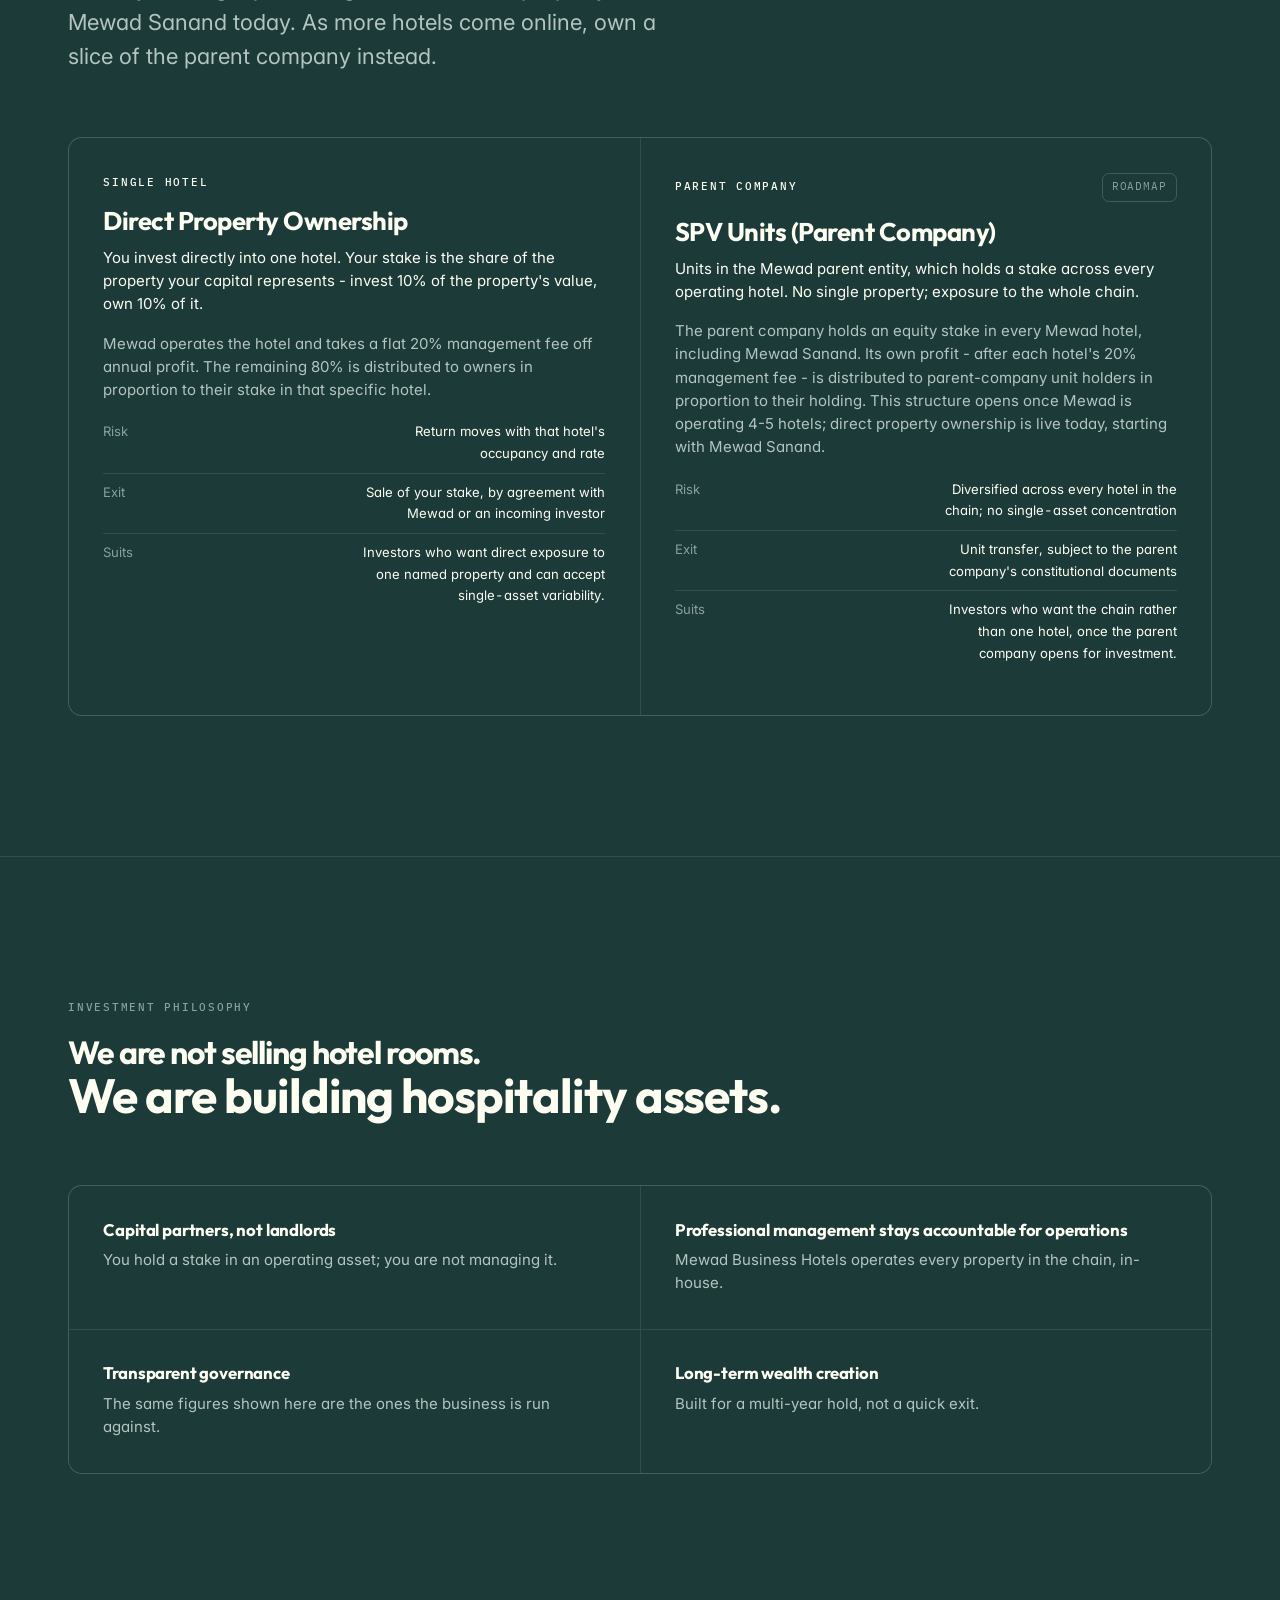
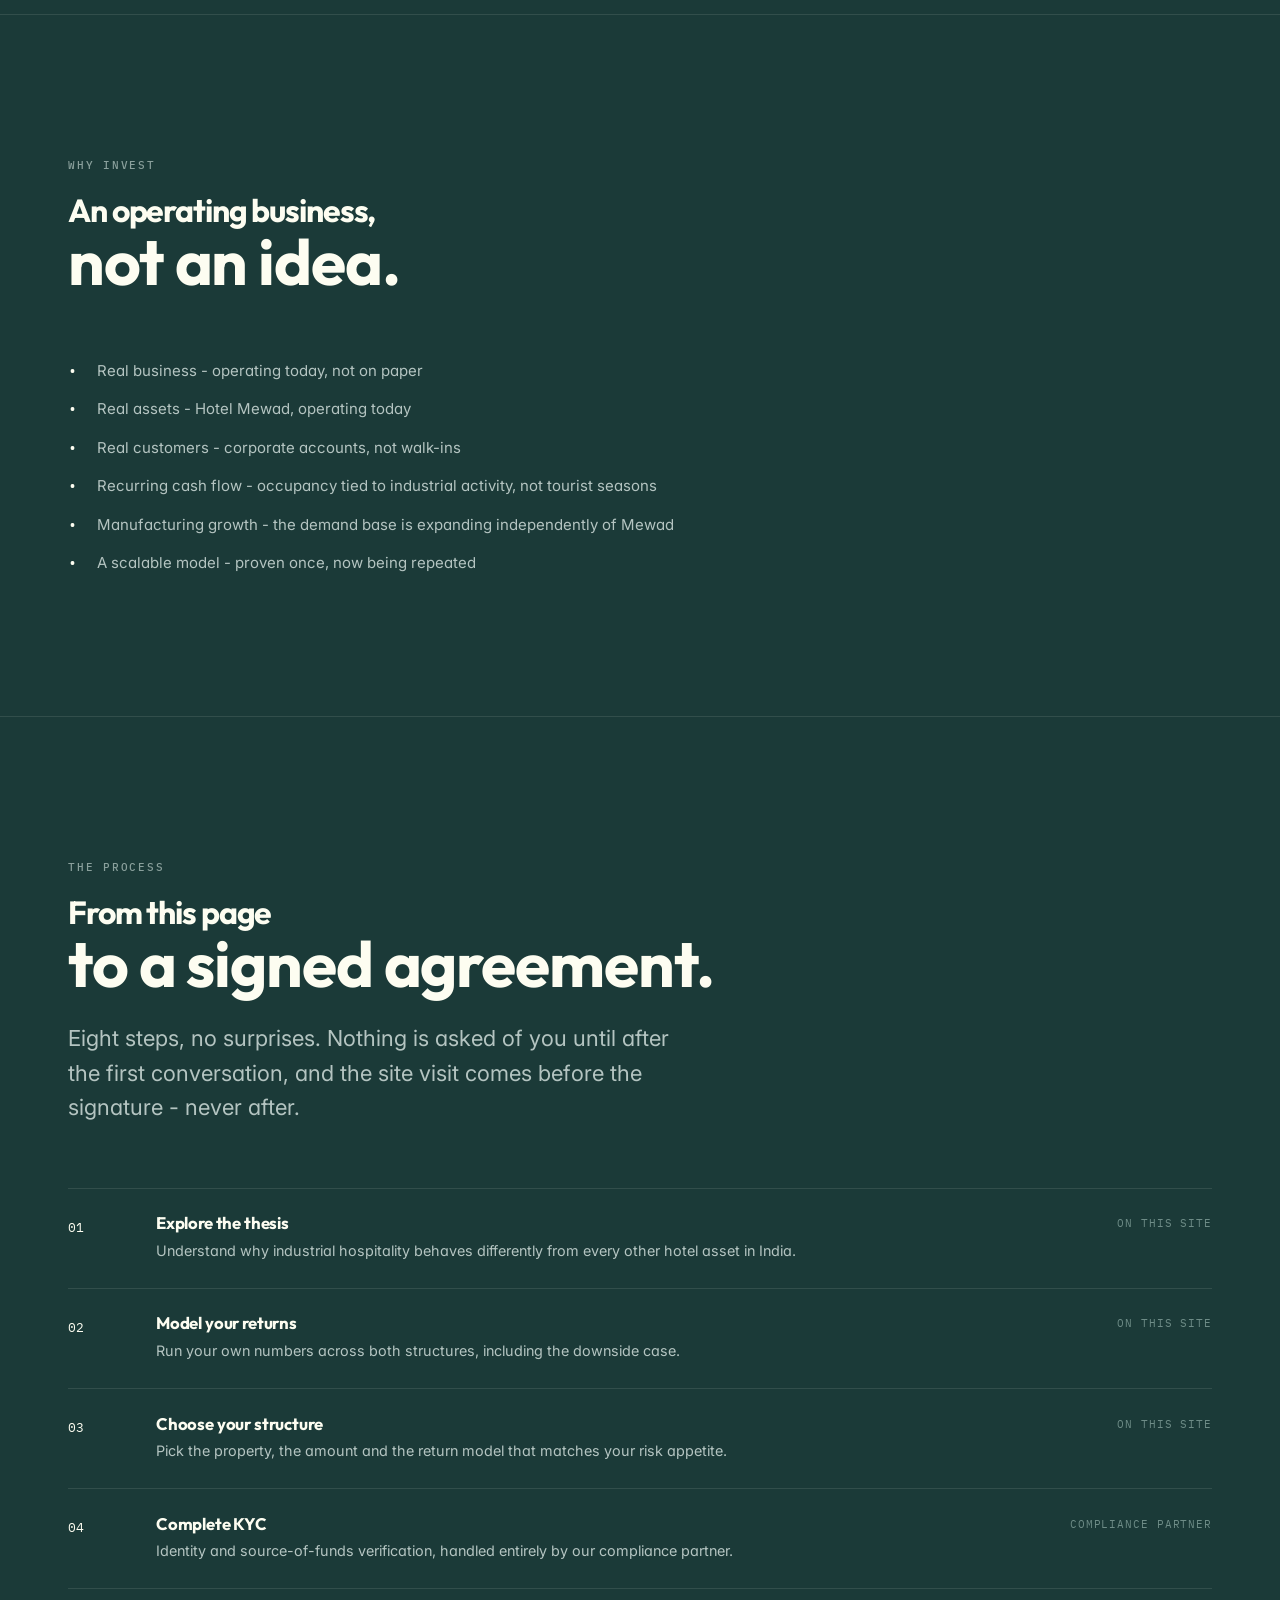
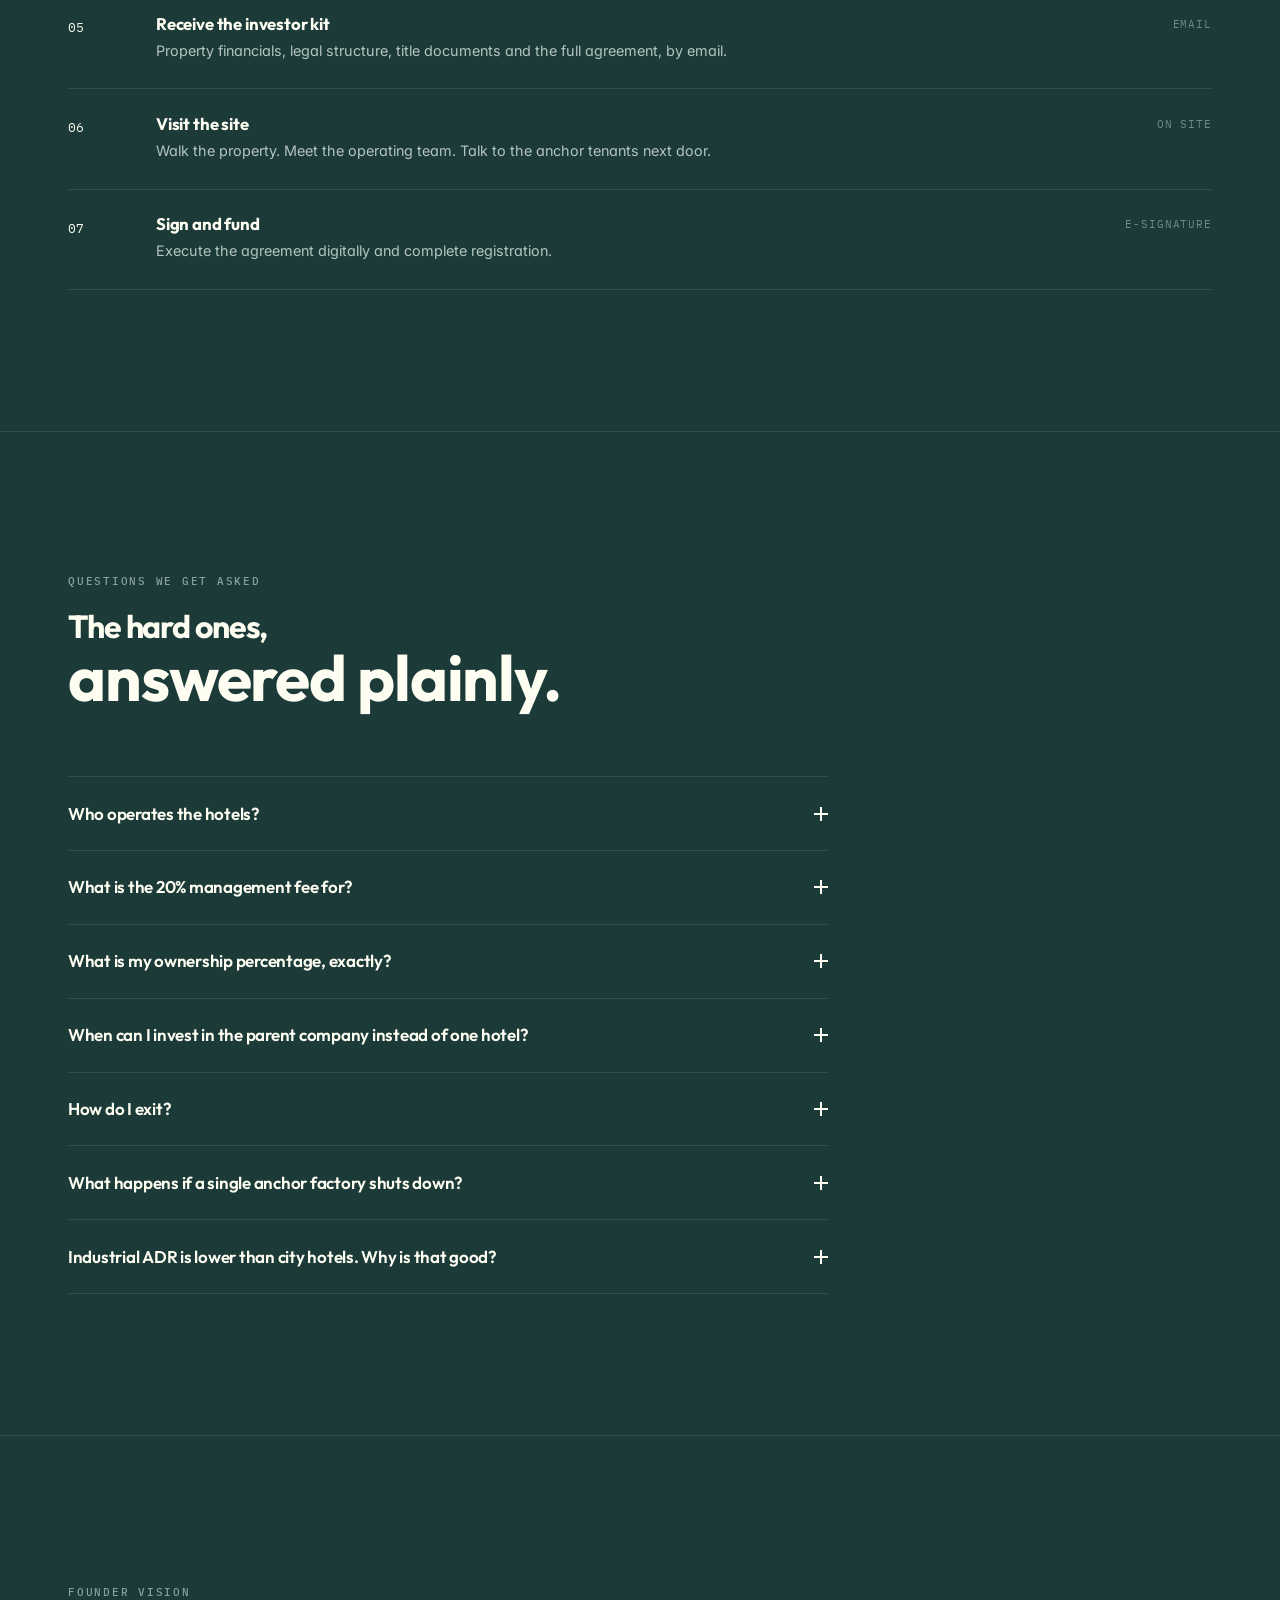
==== commit 91850d5c: "Break lede into two lines for readability Co-Authored-By: Claude Sonnet 5 <noreply@anthropic.com>" ====
--- a/index.html
+++ b/index.html
@@ -73,8 +73,9 @@
         <span class="step-3">Company being built to repeat it.</span>
       </h2>
       <p class="lede">
-        Mewad Business Hotels is the company. Hotel Mewad, Sanand is its
-        first proven, operating asset - not the whole business.
+        Mewad Business Hotels is the company.
+        <br />
+        Hotel Mewad, Sanand is its first proven, operating asset - not the whole business.
       </p>
     </div>
     <div class="grid grid--3 reveal" data-render="story"></div>
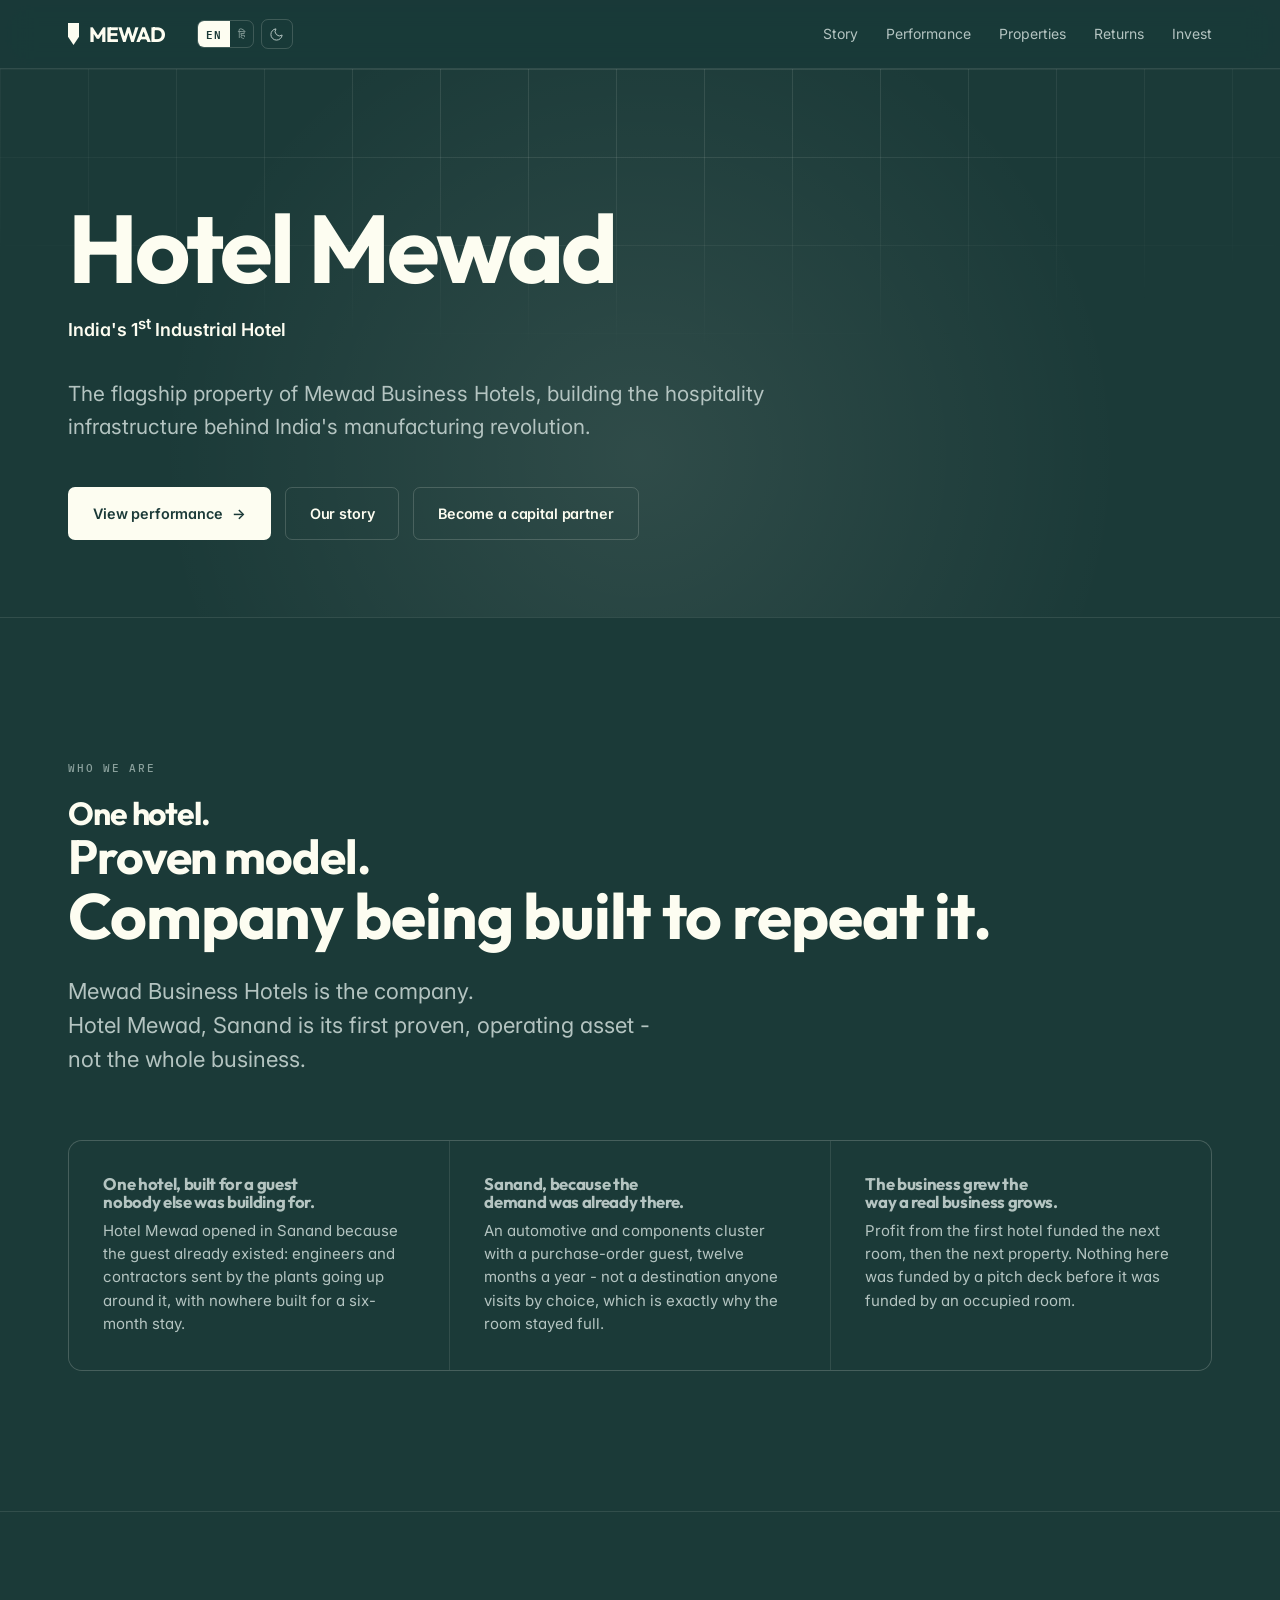
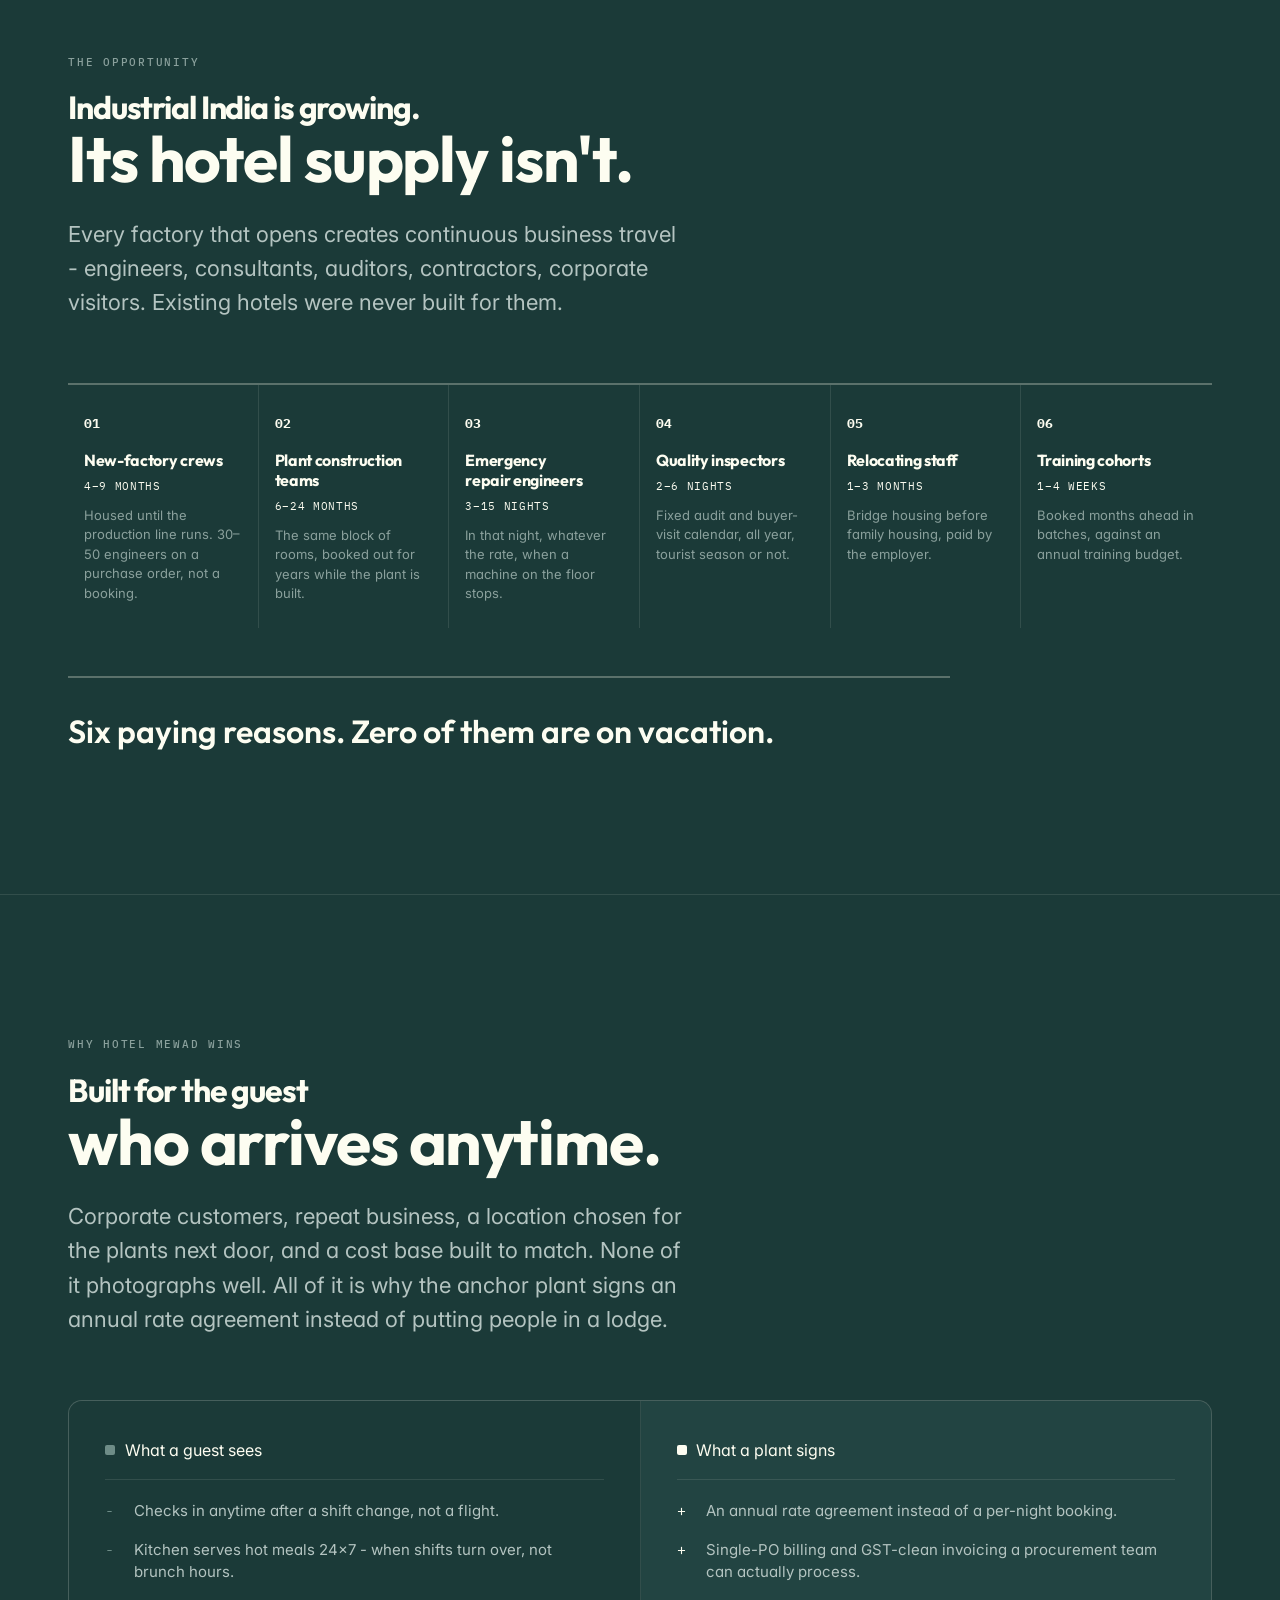
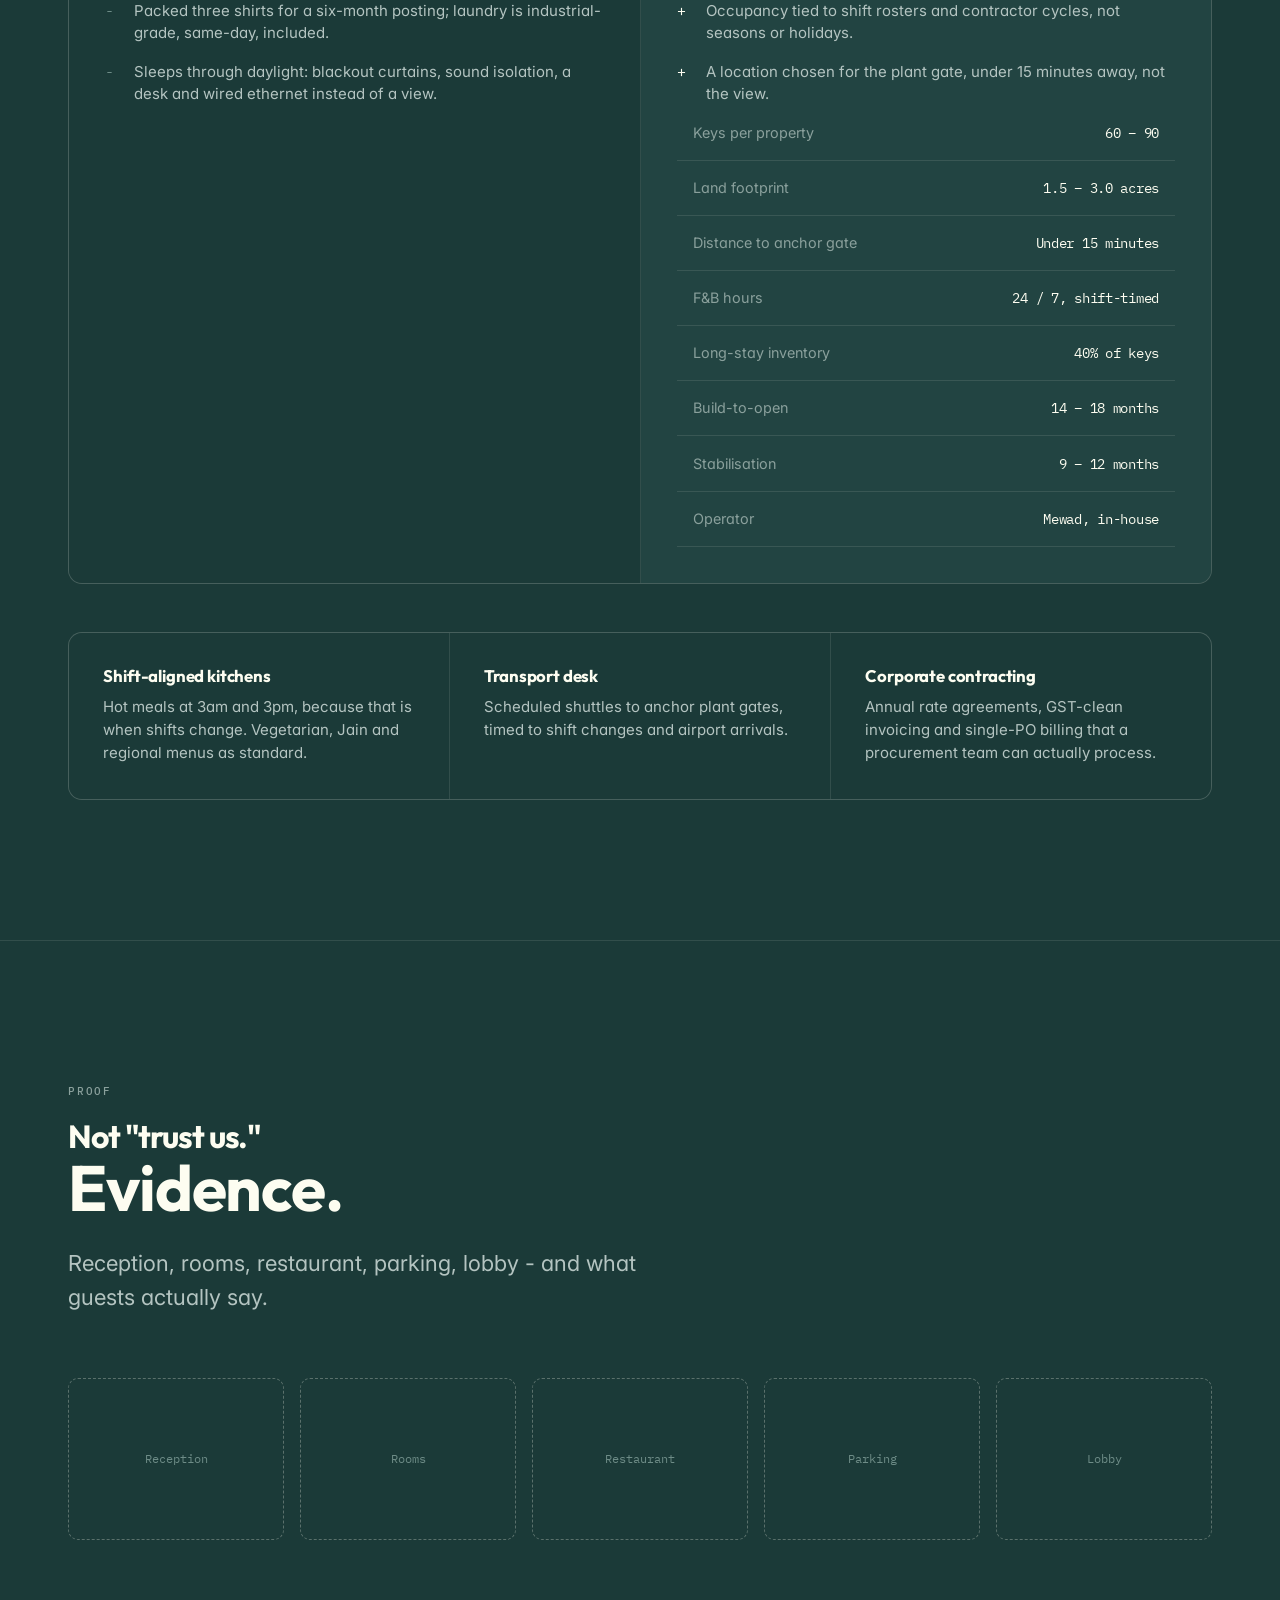
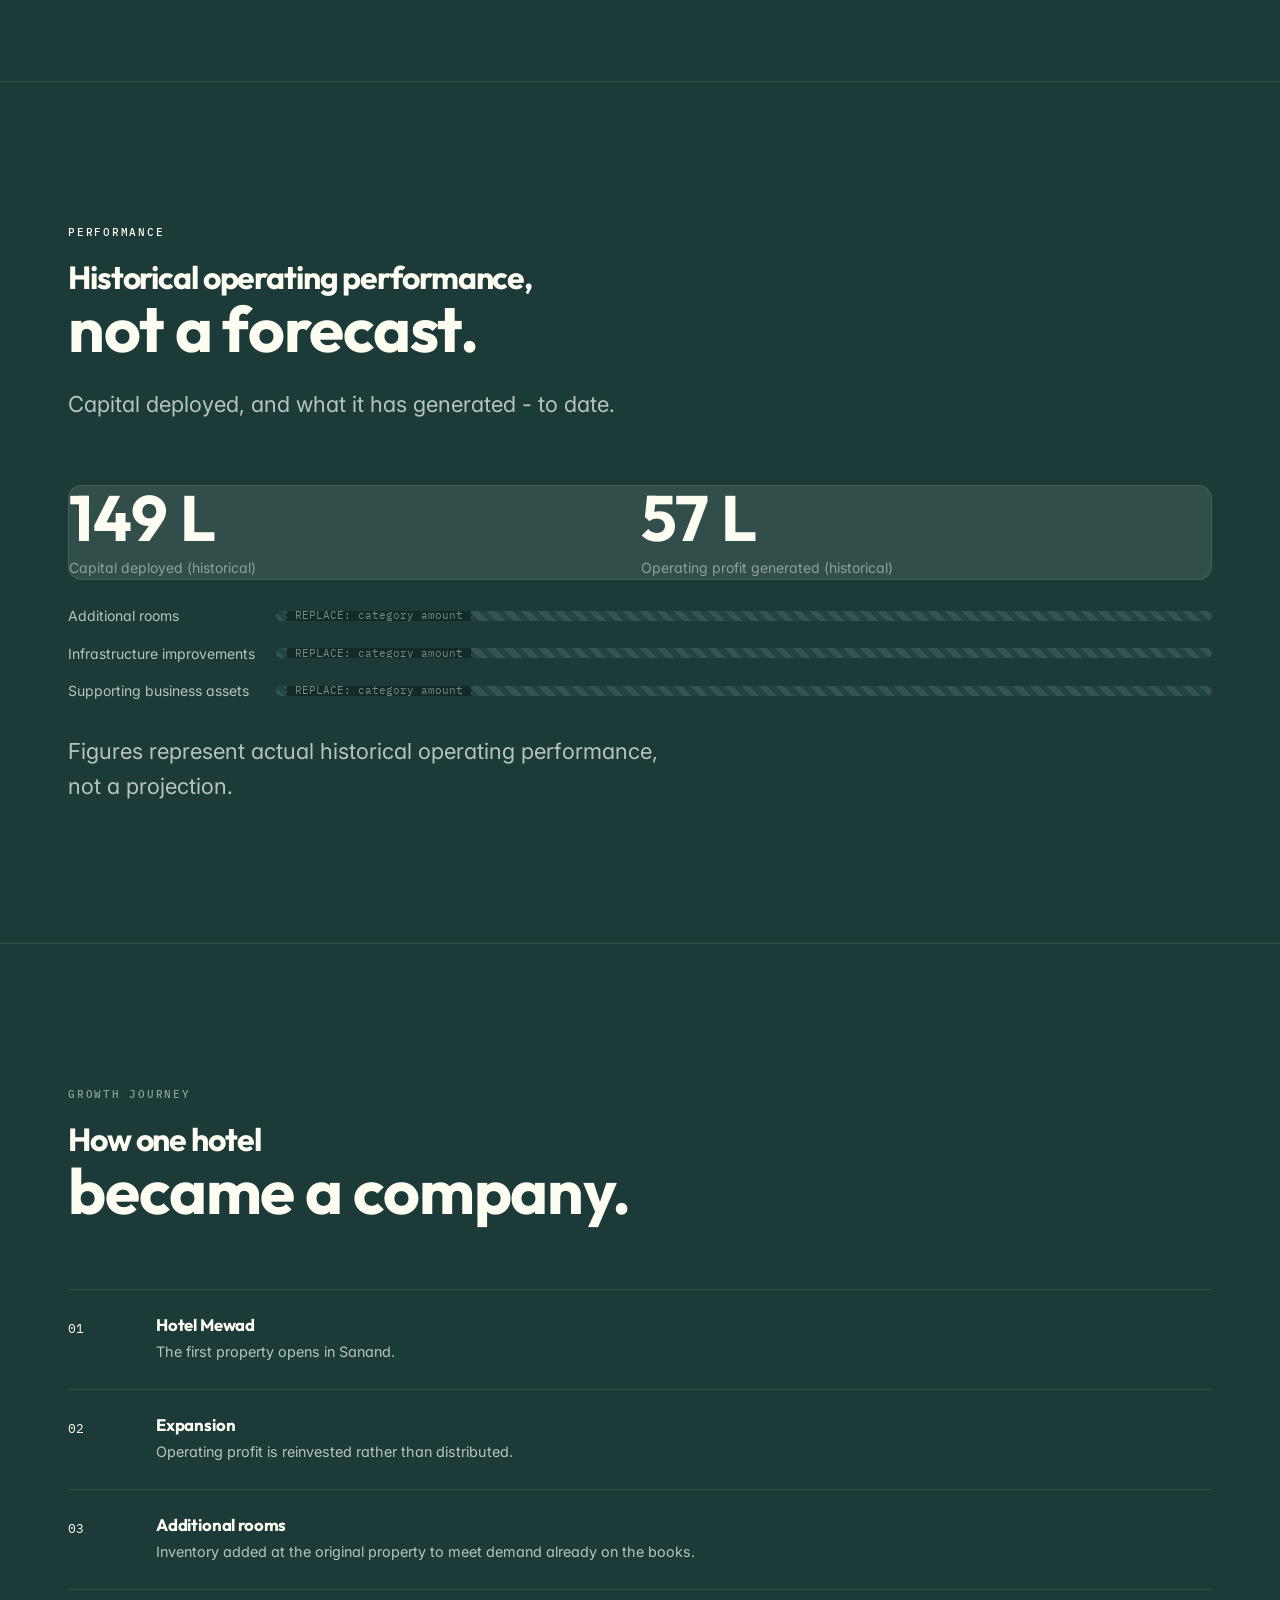
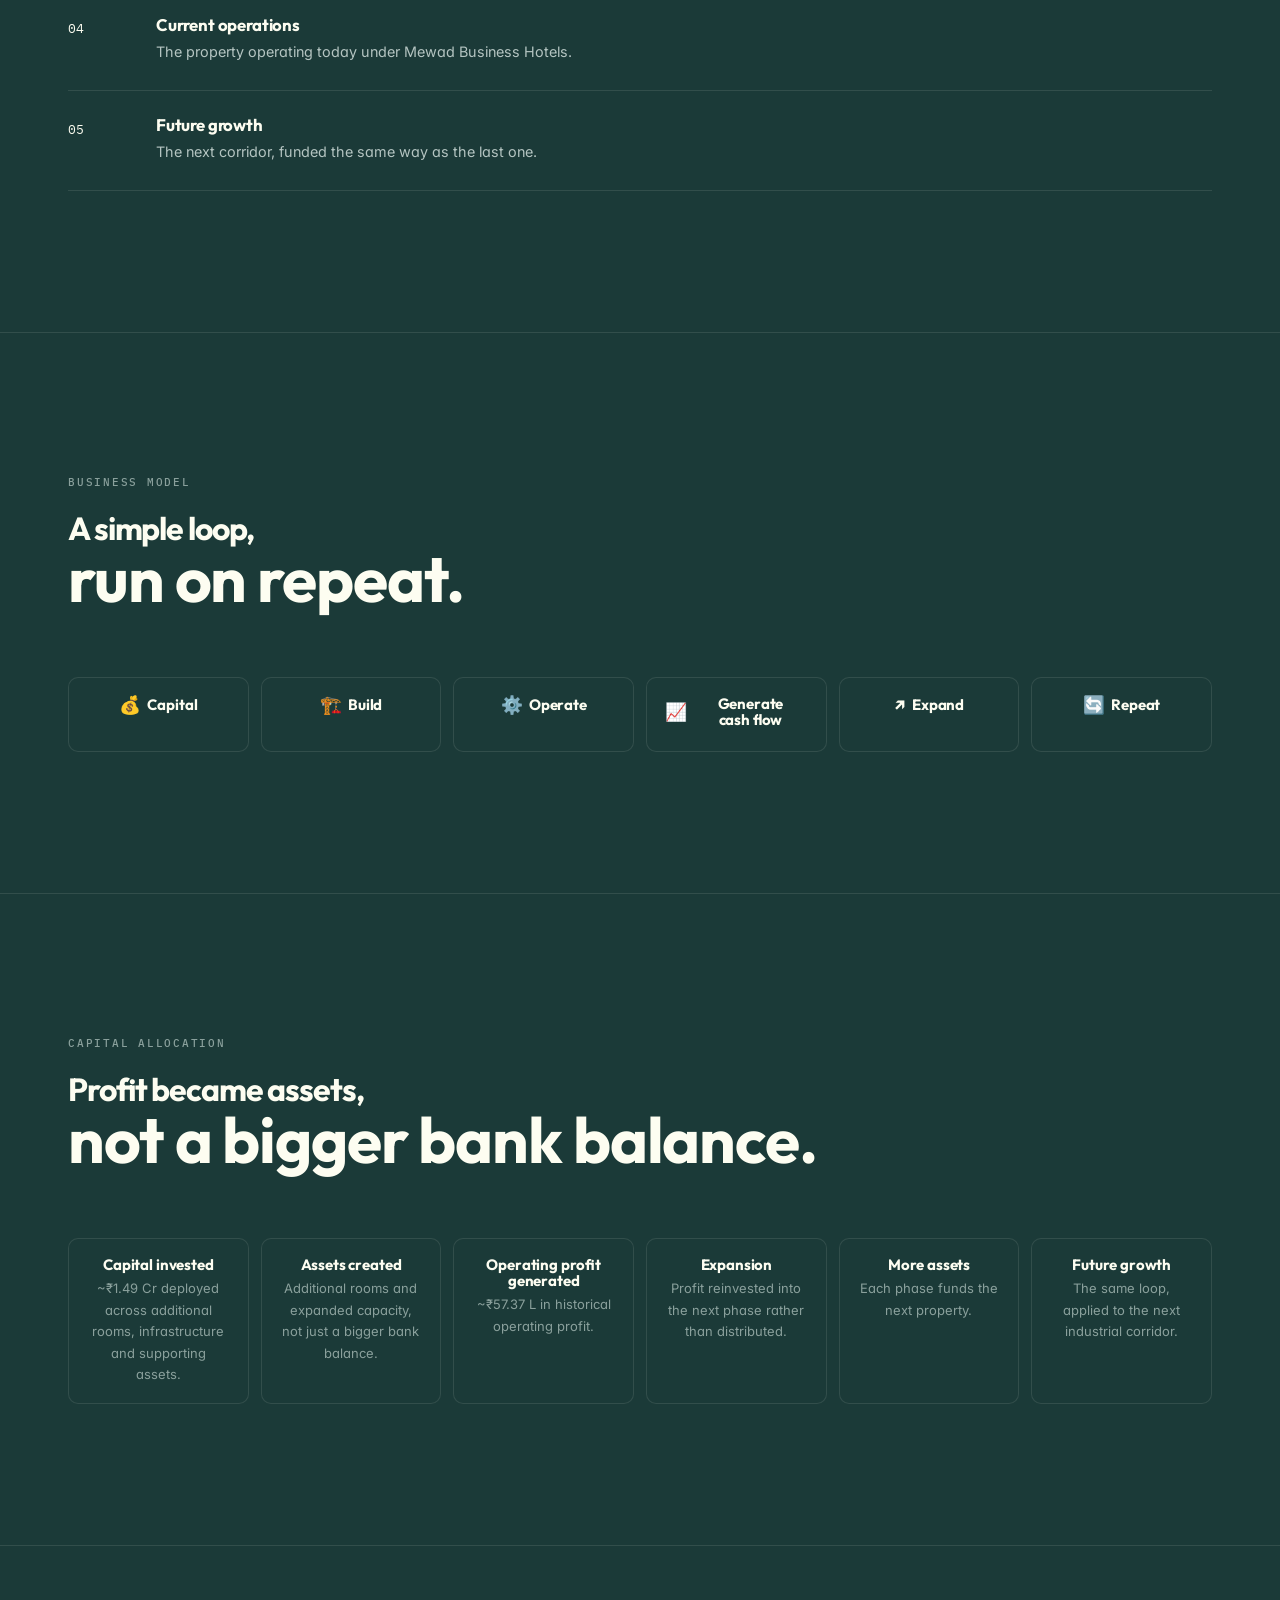
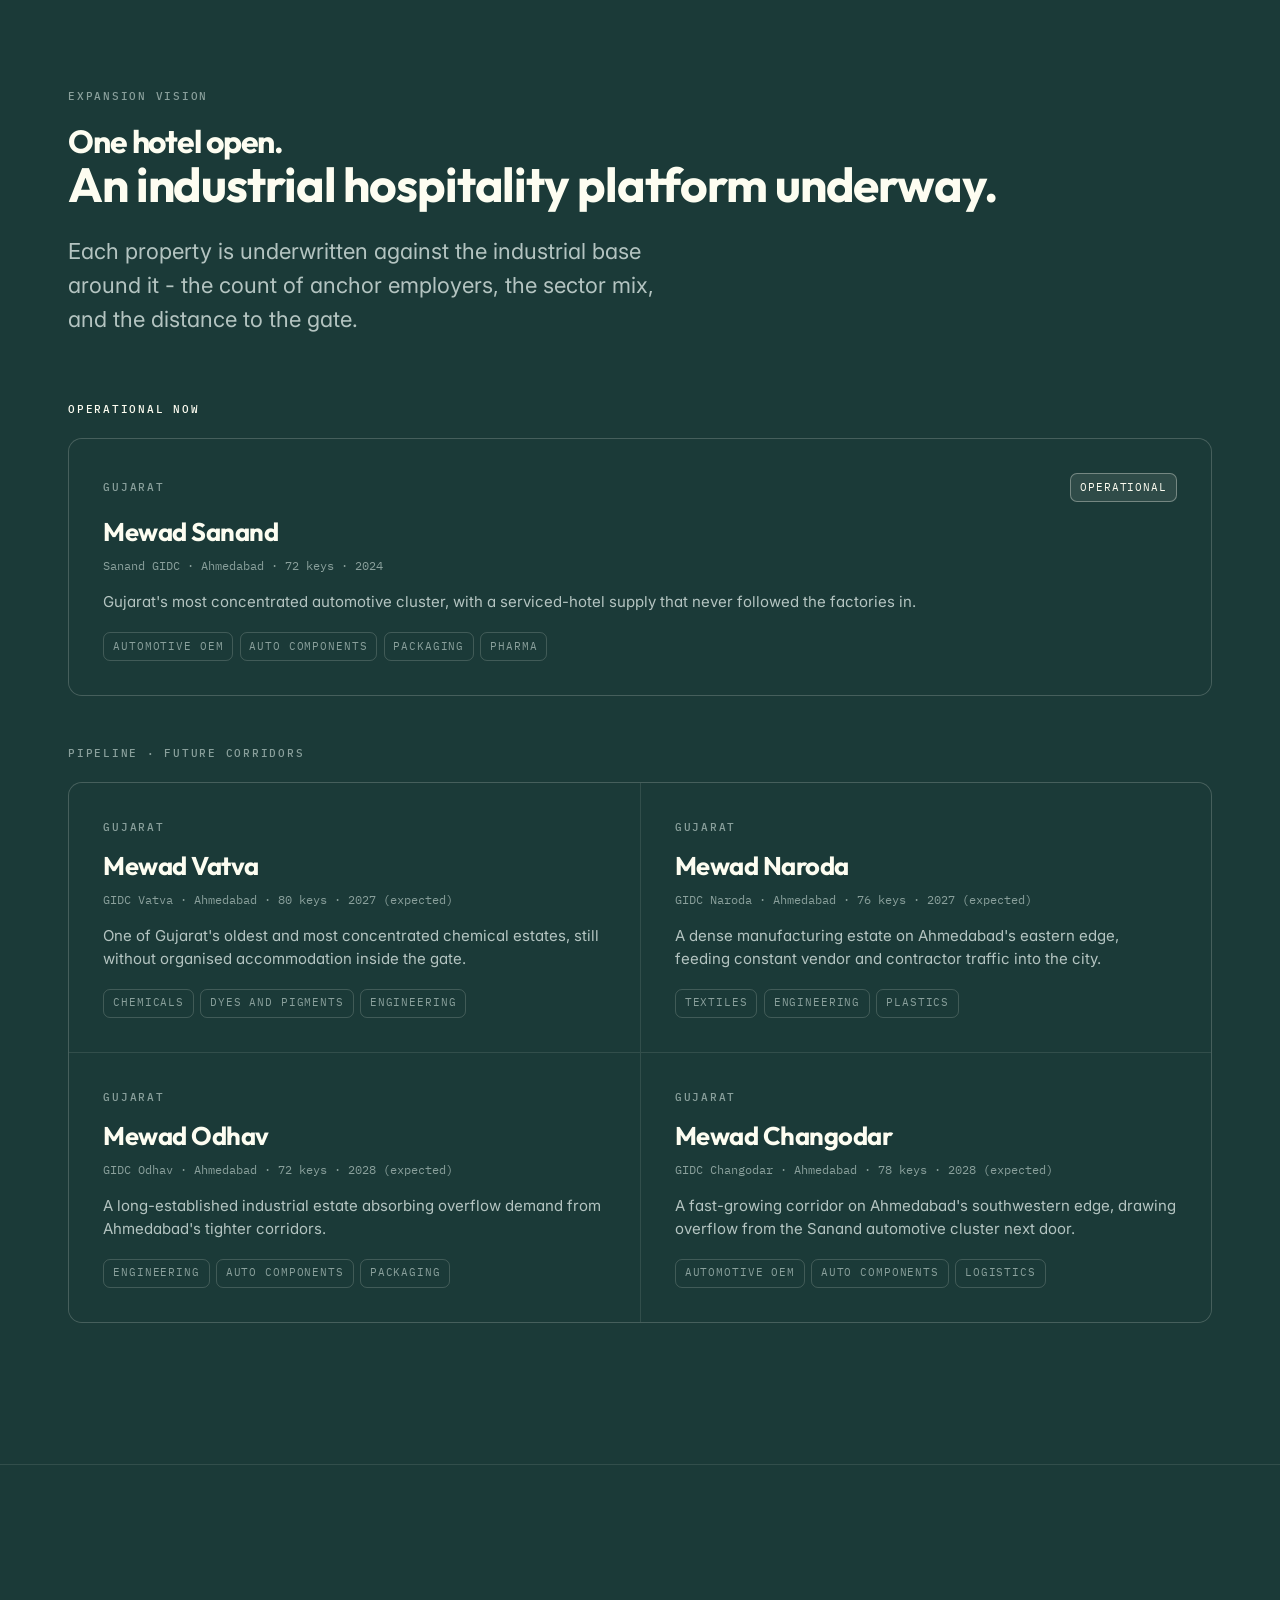
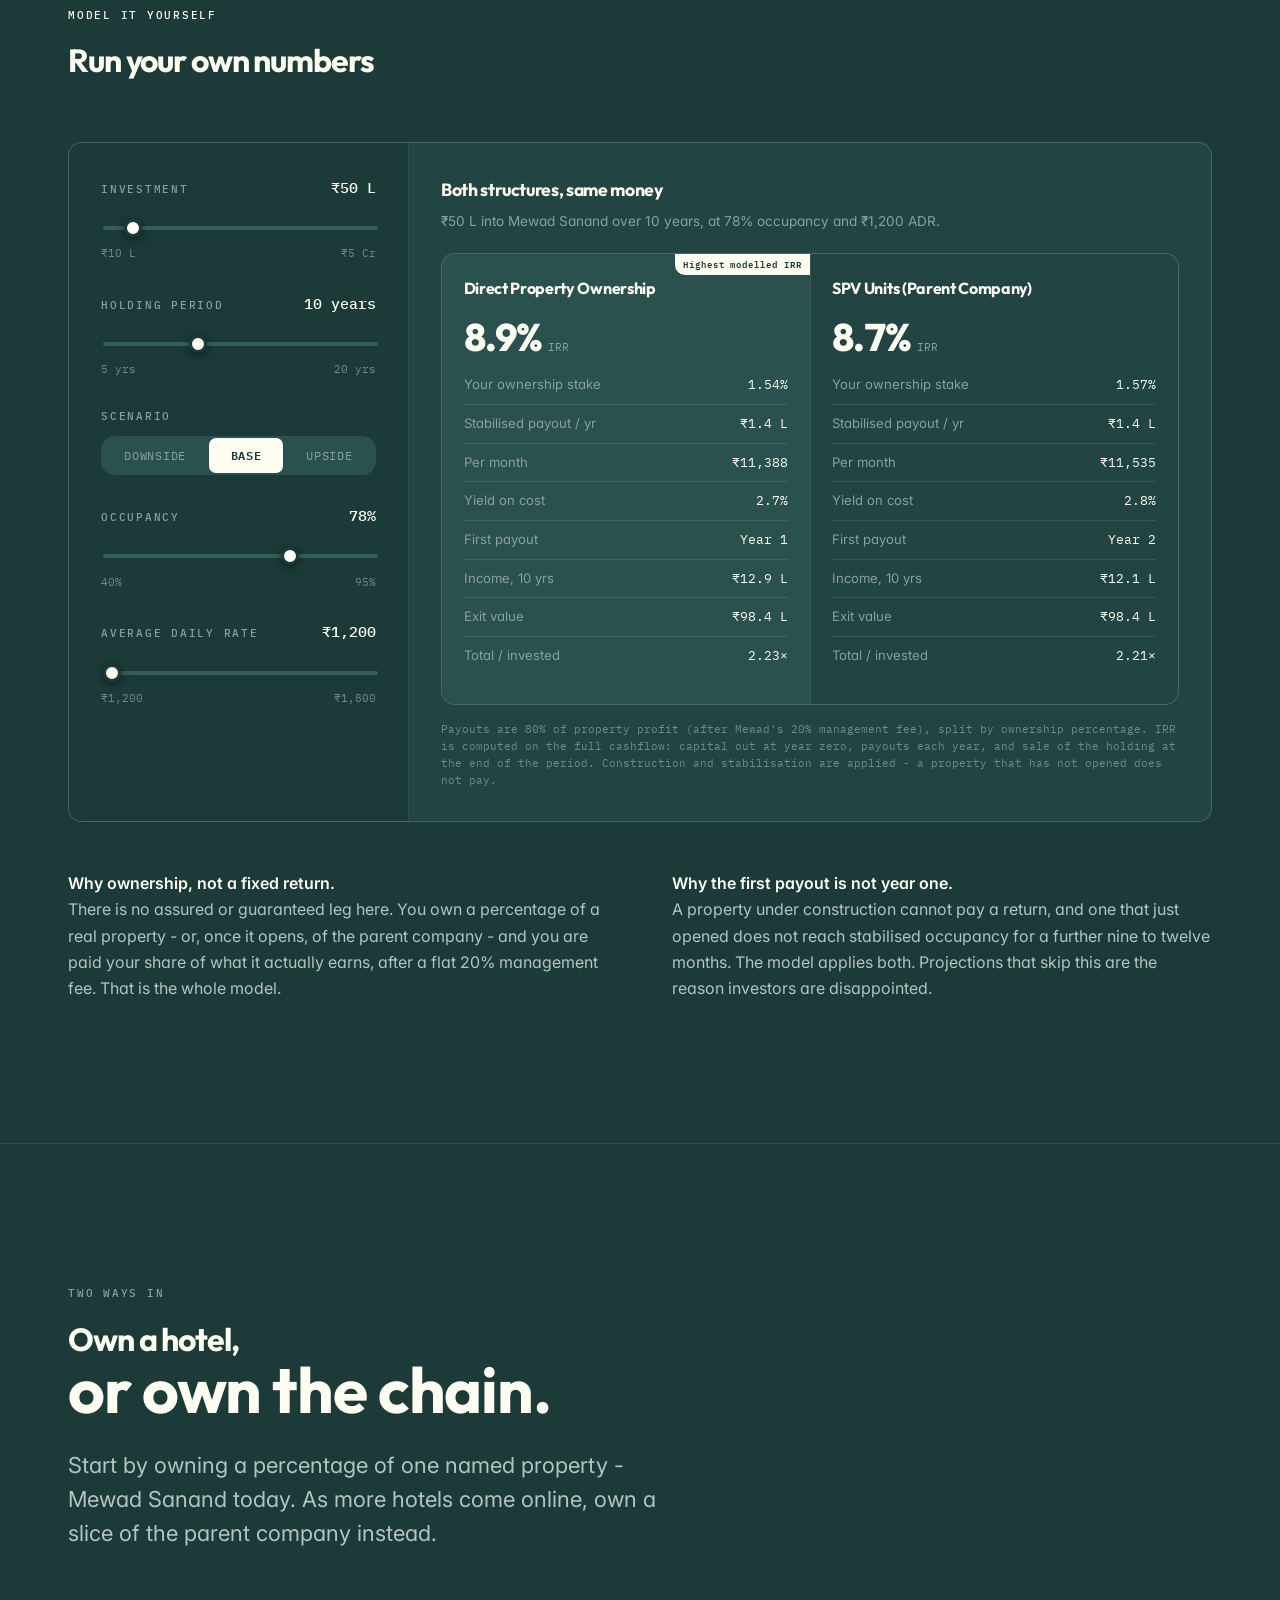
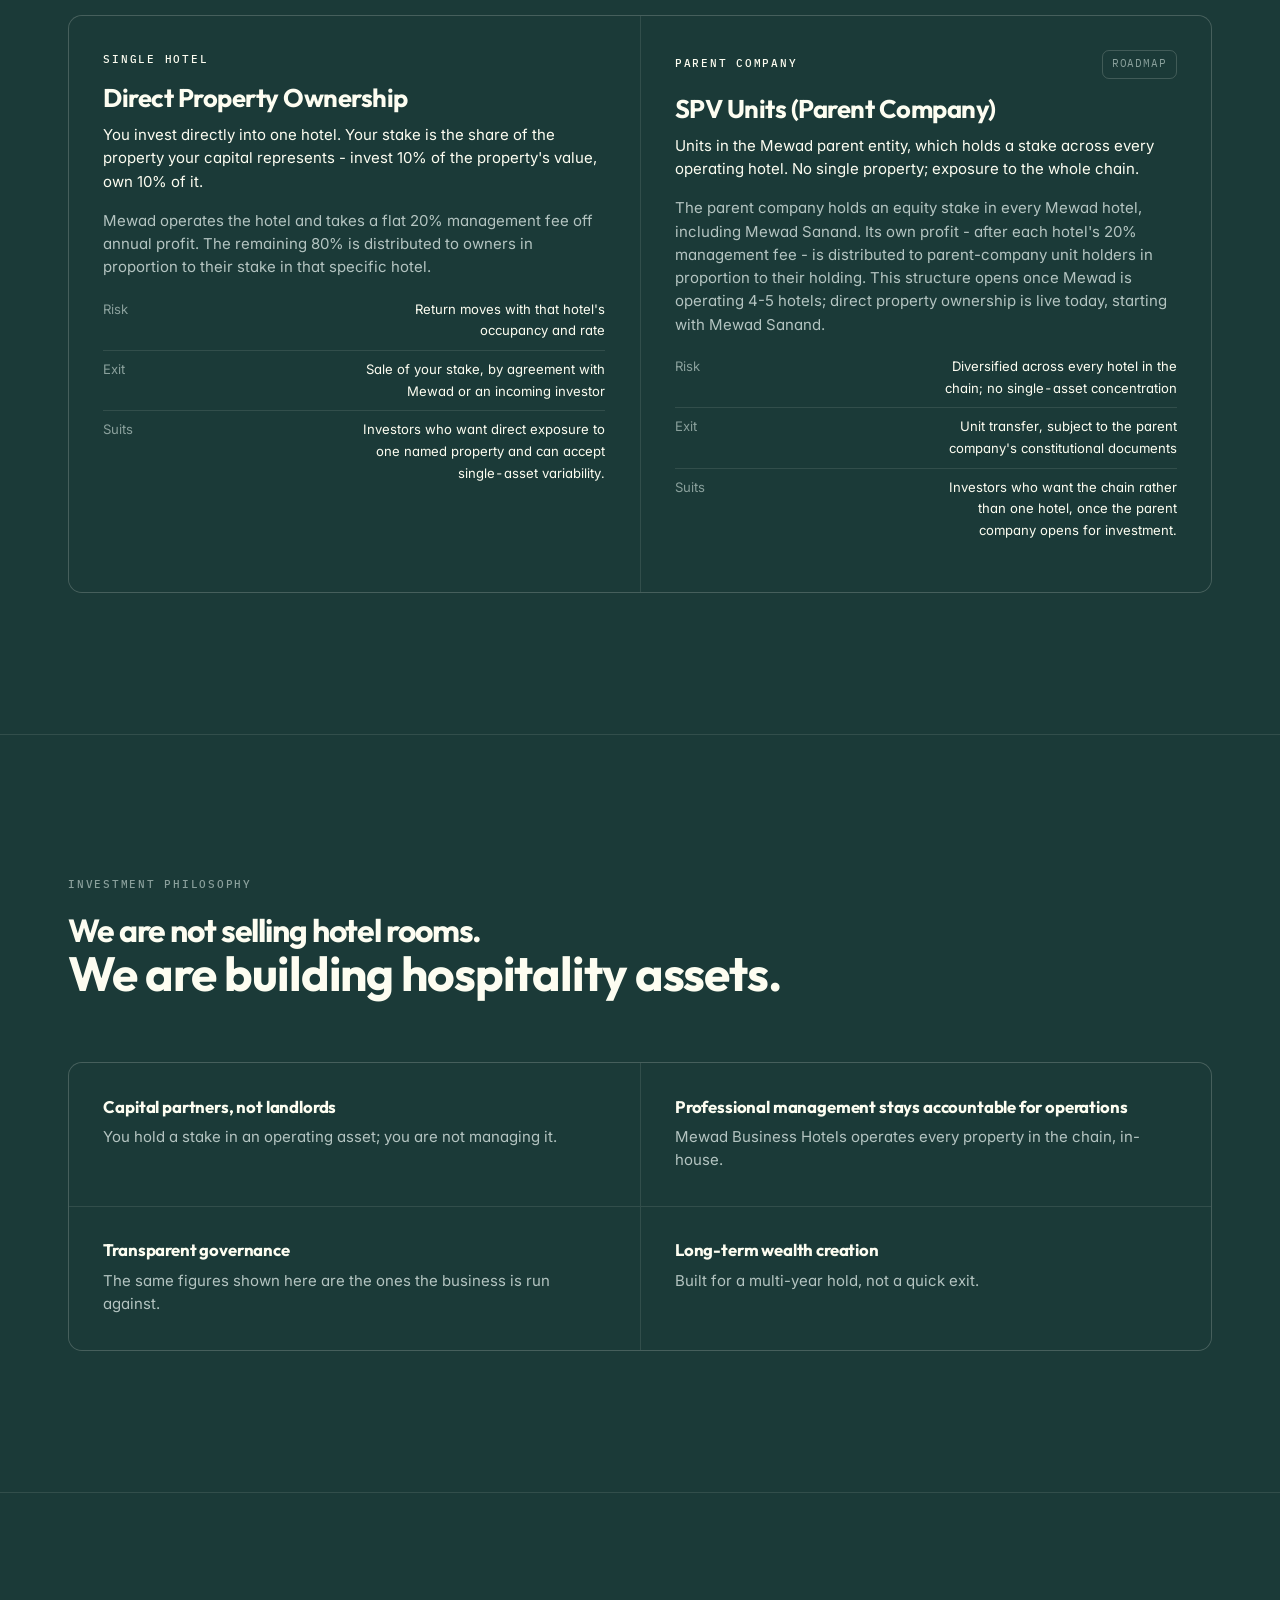
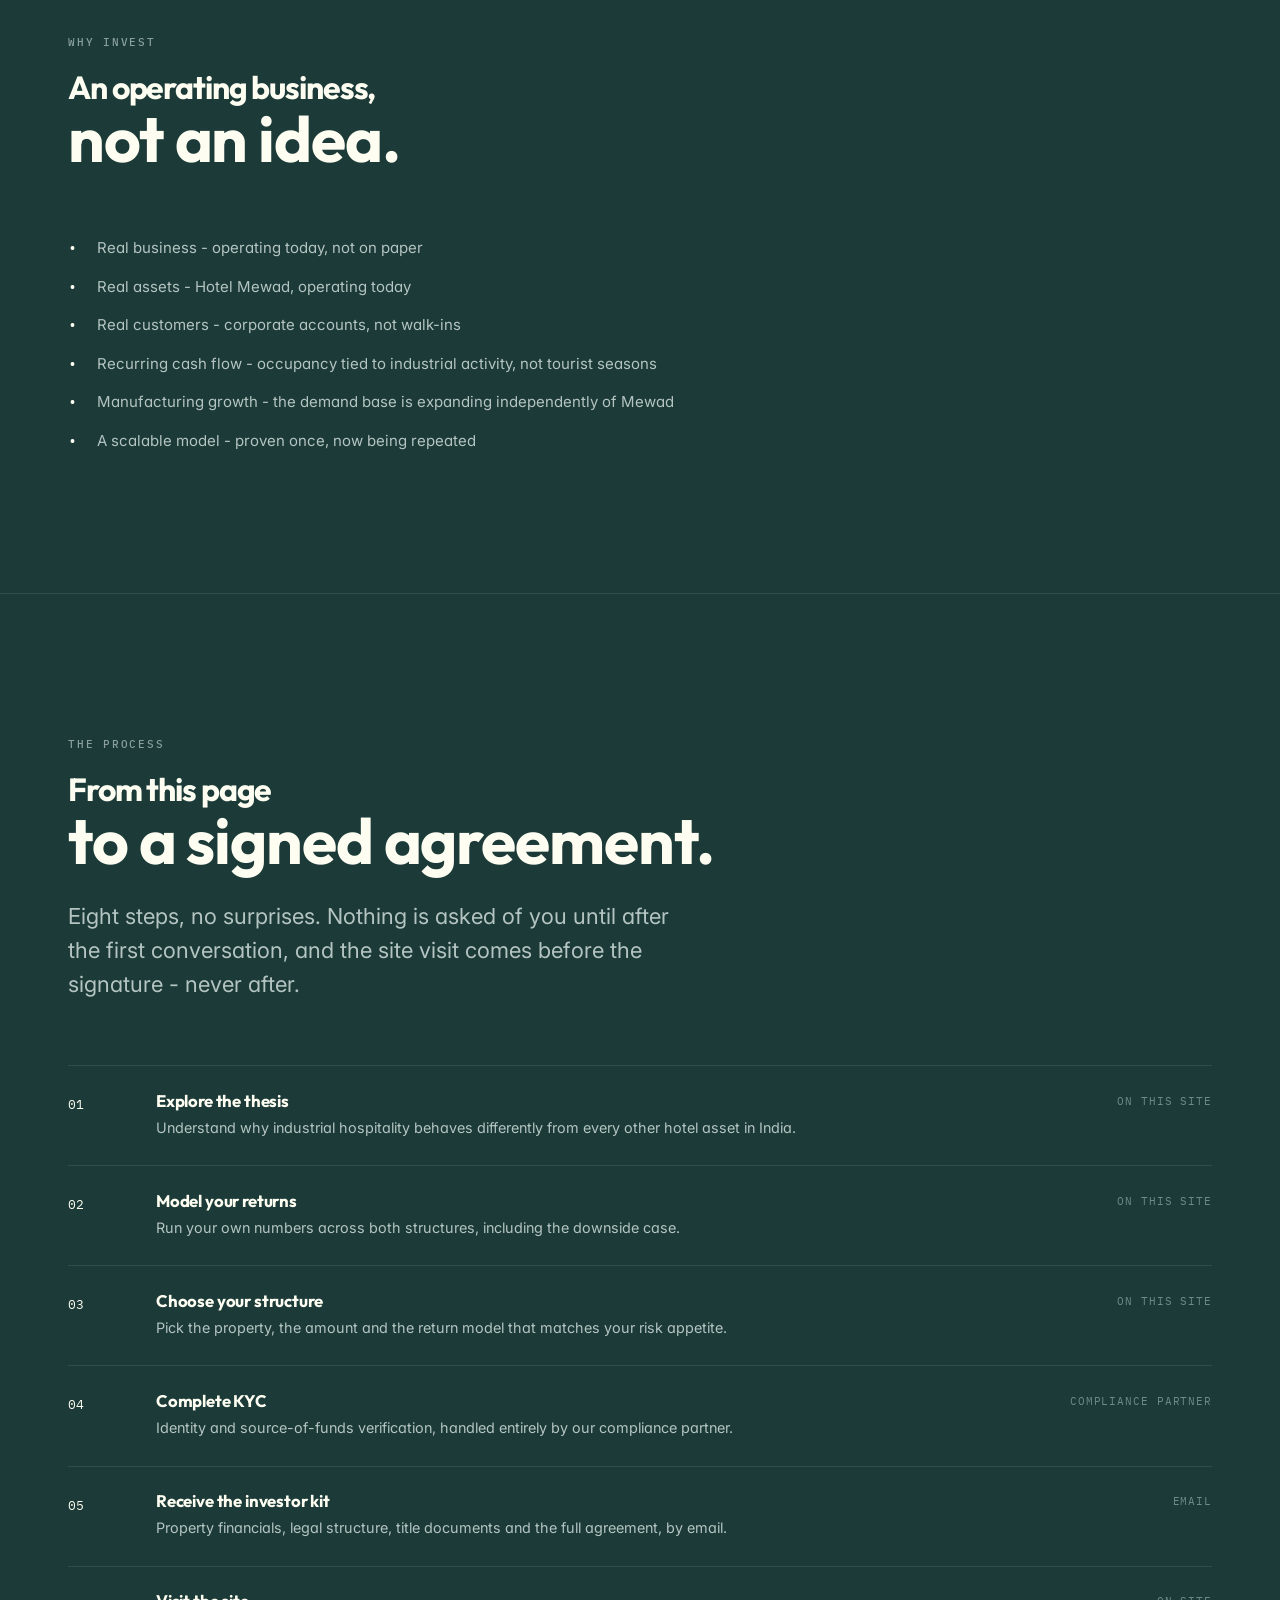
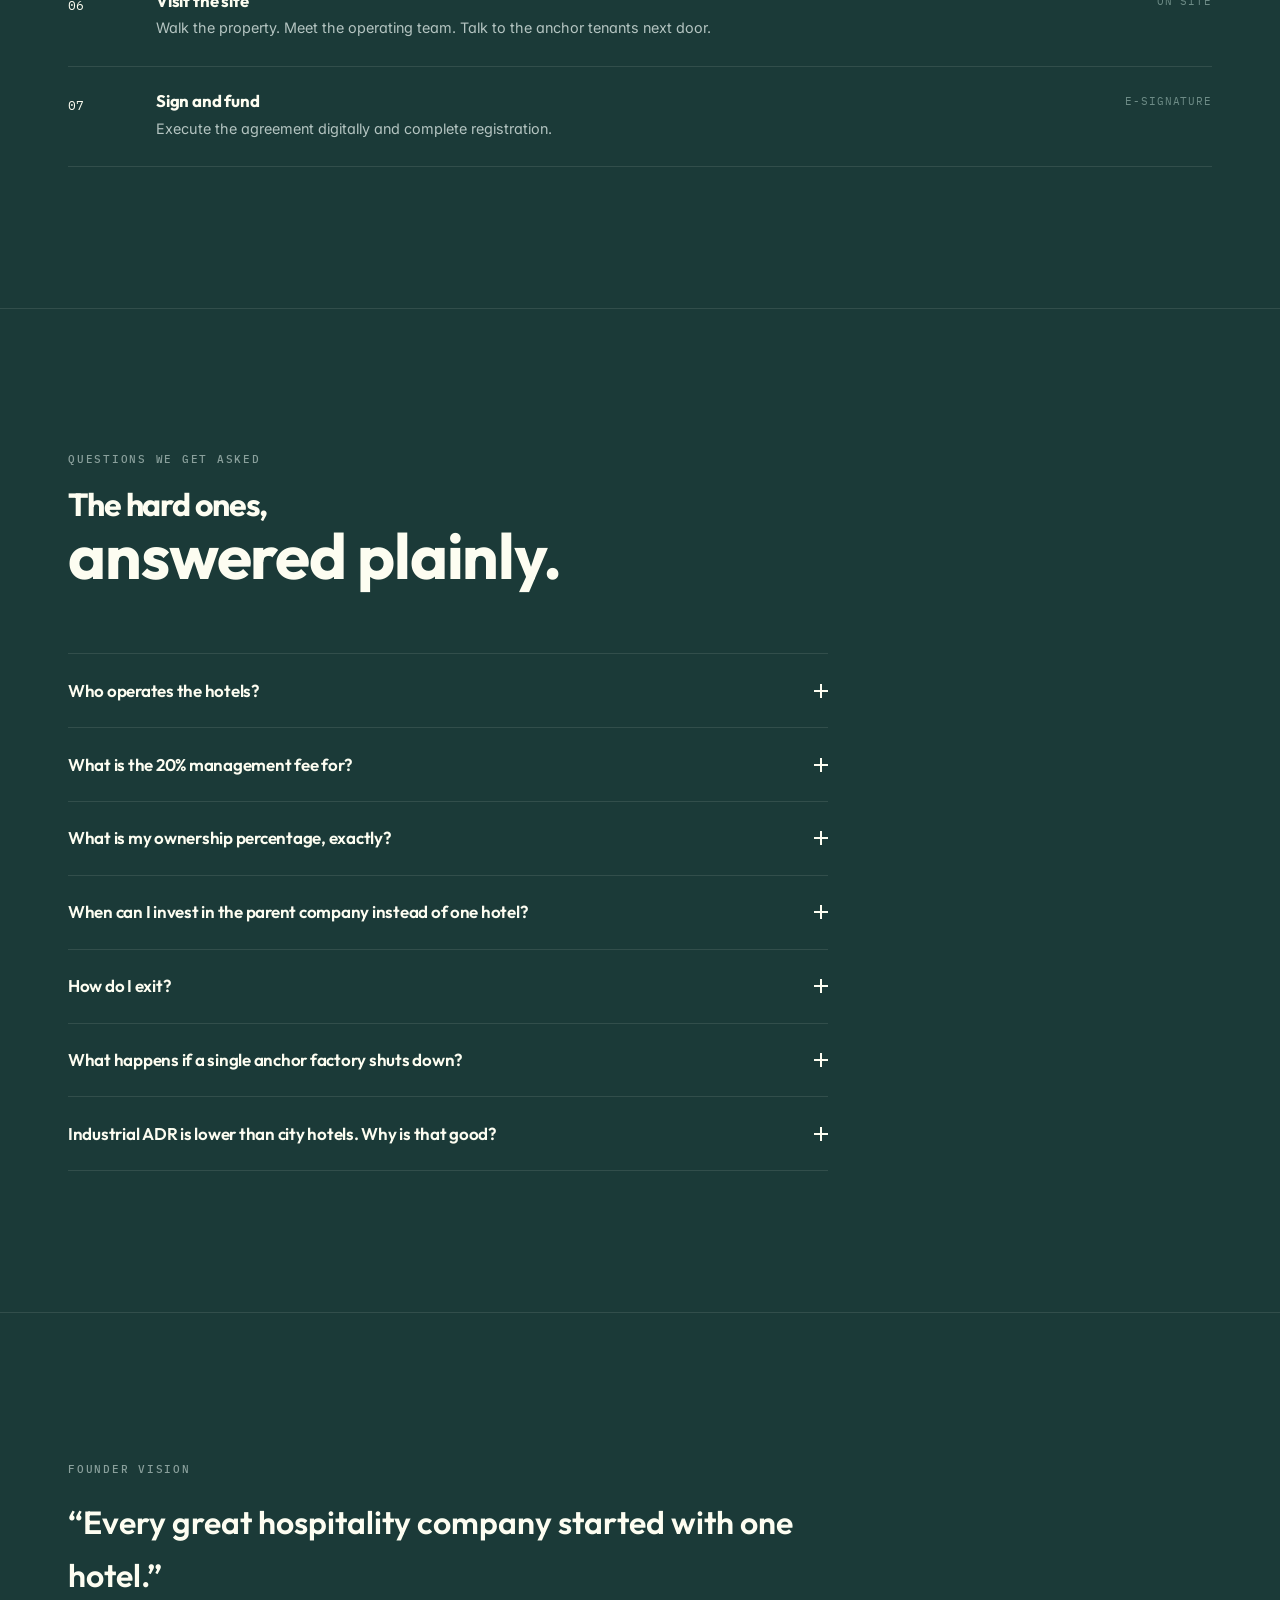
==== commit a481c2be: "Remove duplicate Expansion nav link, reposition capital allocation placeholder tags Expansion vision" ====
--- a/index.html
+++ b/index.html
@@ -30,7 +30,6 @@
     <nav class="nav__links" id="navlinks">
       <a href="#story">Story</a>
       <a href="#performance">Performance</a>
-      <a href="#expansion">Expansion</a>
       <a href="properties.html">Properties</a>
       <a href="returns.html">Returns</a>
       <a href="invest.html">Invest</a>
@@ -392,7 +391,6 @@
           <li><a href="#story">Story</a></li>
           <li><a href="#demand">Demand engine</a></li>
           <li><a href="#performance">Performance</a></li>
-          <li><a href="#expansion">Expansion vision</a></li>
         </ul>
       </div>
       <div>
--- a/css/main.css
+++ b/css/main.css
@@ -1303,14 +1303,21 @@
 .cap-chart__row { display: grid; grid-template-columns: 12rem 1fr; gap: 1rem; align-items: center; }
 @media (max-width: 700px) { .cap-chart__row { grid-template-columns: 1fr; gap: 0.35rem; } }
 .cap-chart__label { color: var(--text-1); font-size: 0.875rem; }
-.cap-chart__track { background: var(--ink-2); border-radius: var(--r-sm); height: 10px; overflow: hidden; }
+.cap-chart__track {
+  position: relative; background: var(--ink-2); border-radius: var(--r-sm);
+  height: 10px; overflow: hidden;
+}
 .cap-chart__bar {
   height: 100%; background: var(--series-industrial); border-radius: var(--r-sm);
   width: 0%; transition: width 900ms var(--ease);
 }
 .cap-chart__bar--placeholder {
   background: repeating-linear-gradient(45deg, var(--line-2), var(--line-2) 6px, transparent 6px, transparent 12px);
-  width: 100%;
+  width: 100%; opacity: 0.5;
+}
+.cap-chart__tag {
+  position: absolute; top: 50%; left: 0.6rem; transform: translateY(-50%);
+  background: var(--ink-0); line-height: 1;
 }
 
 /* Business Model / Capital Allocation step-chain diagram */
